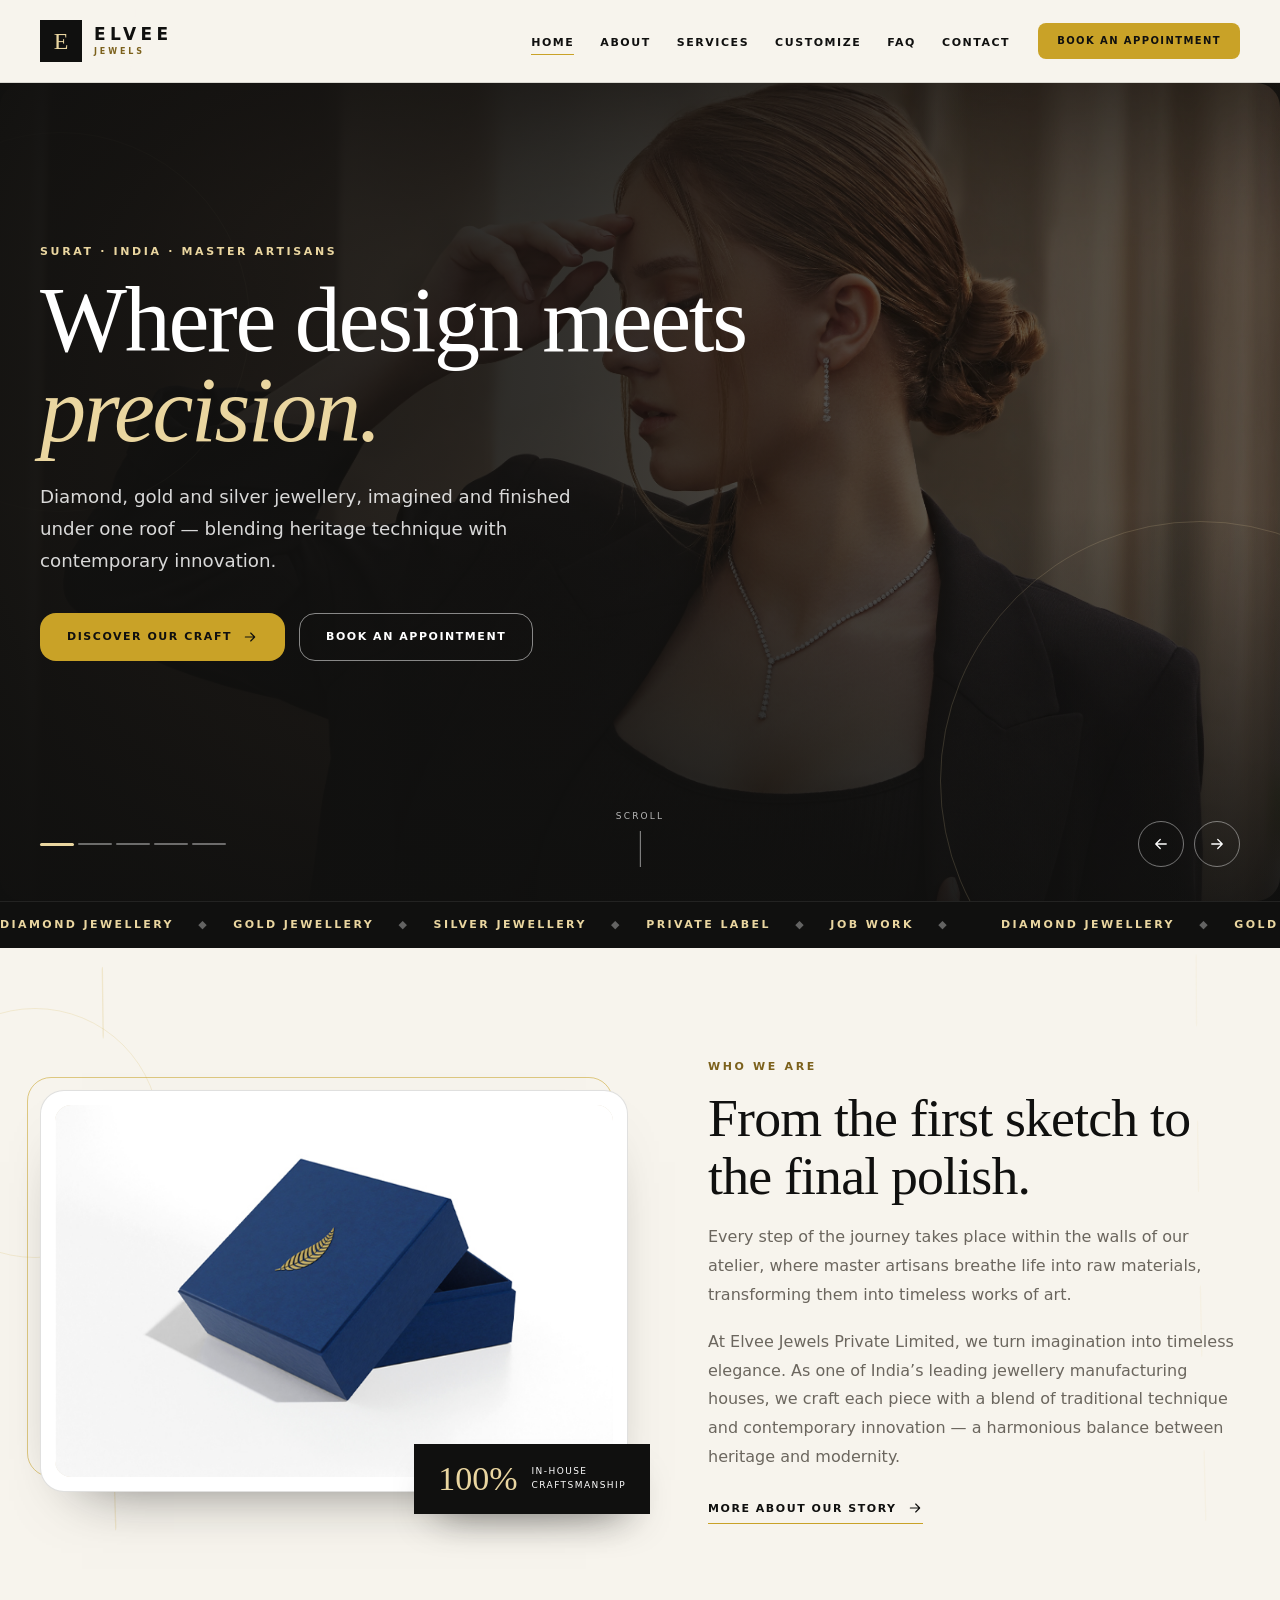
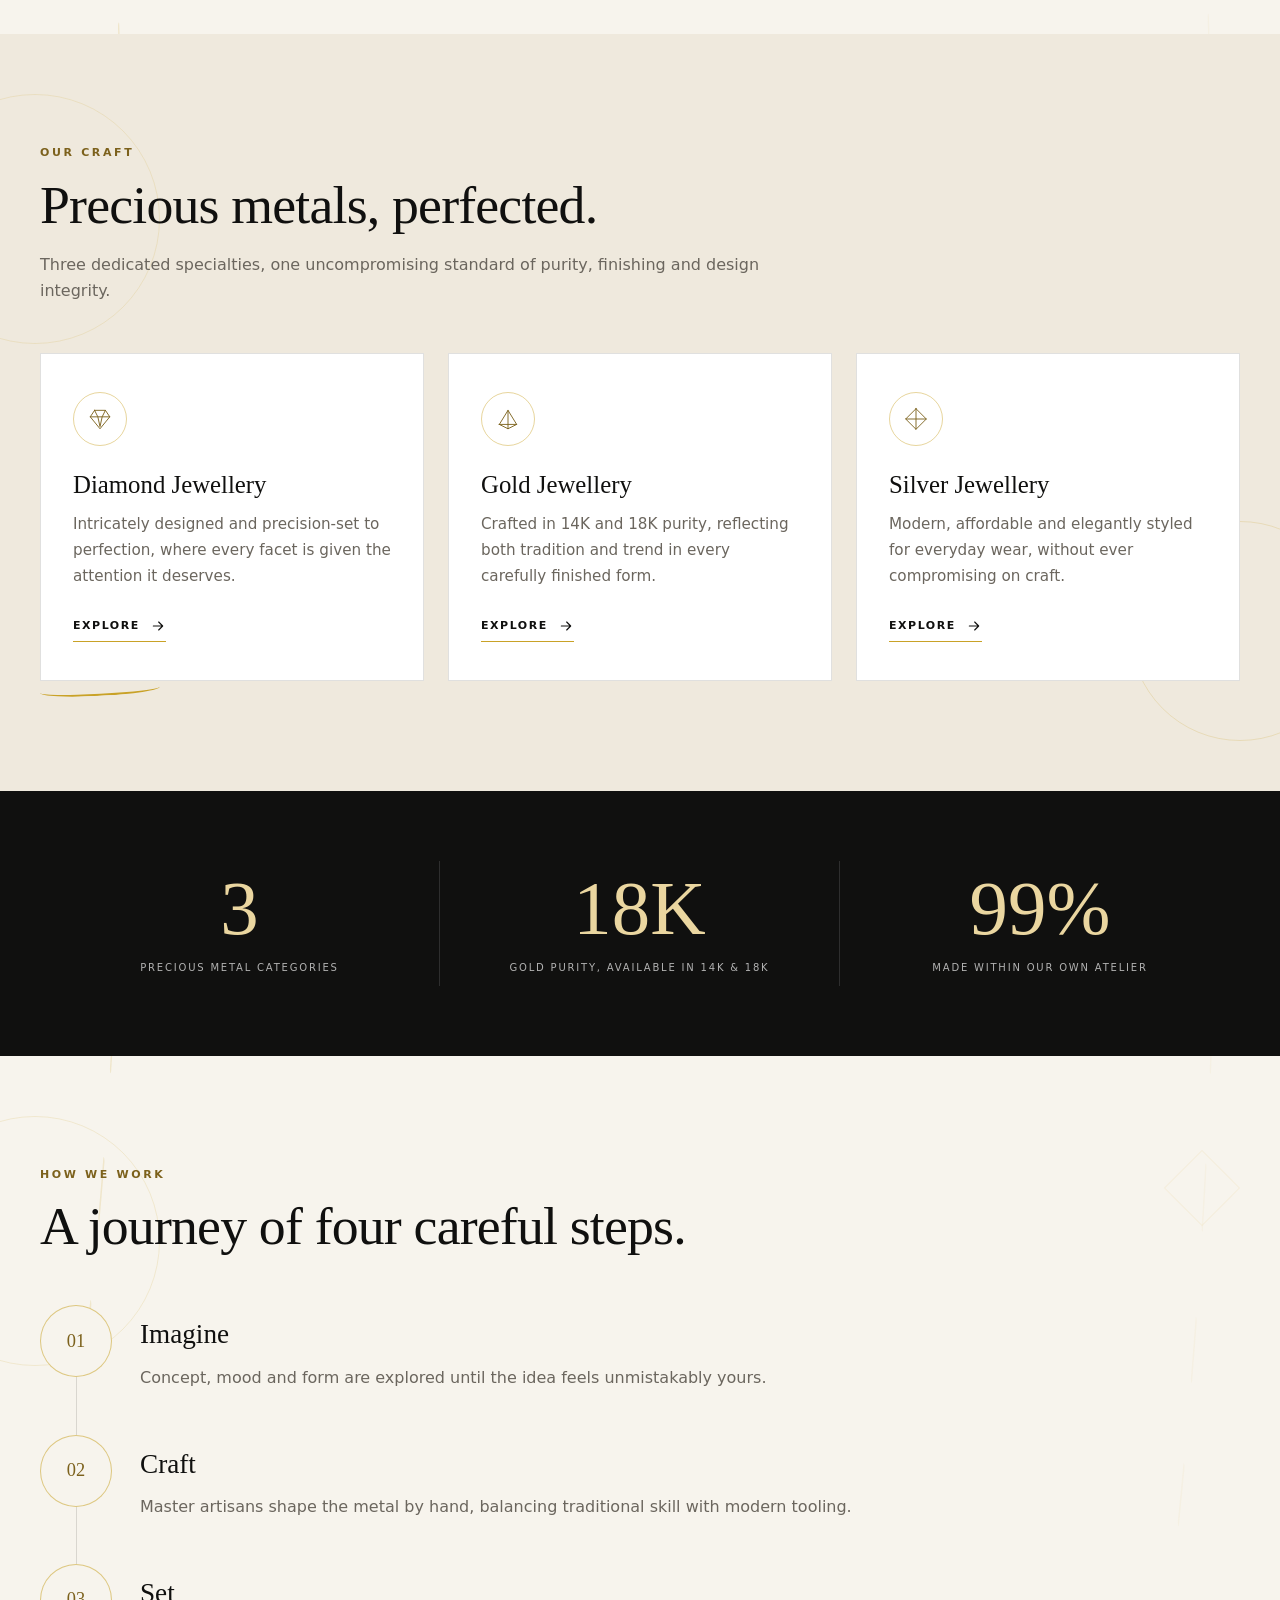
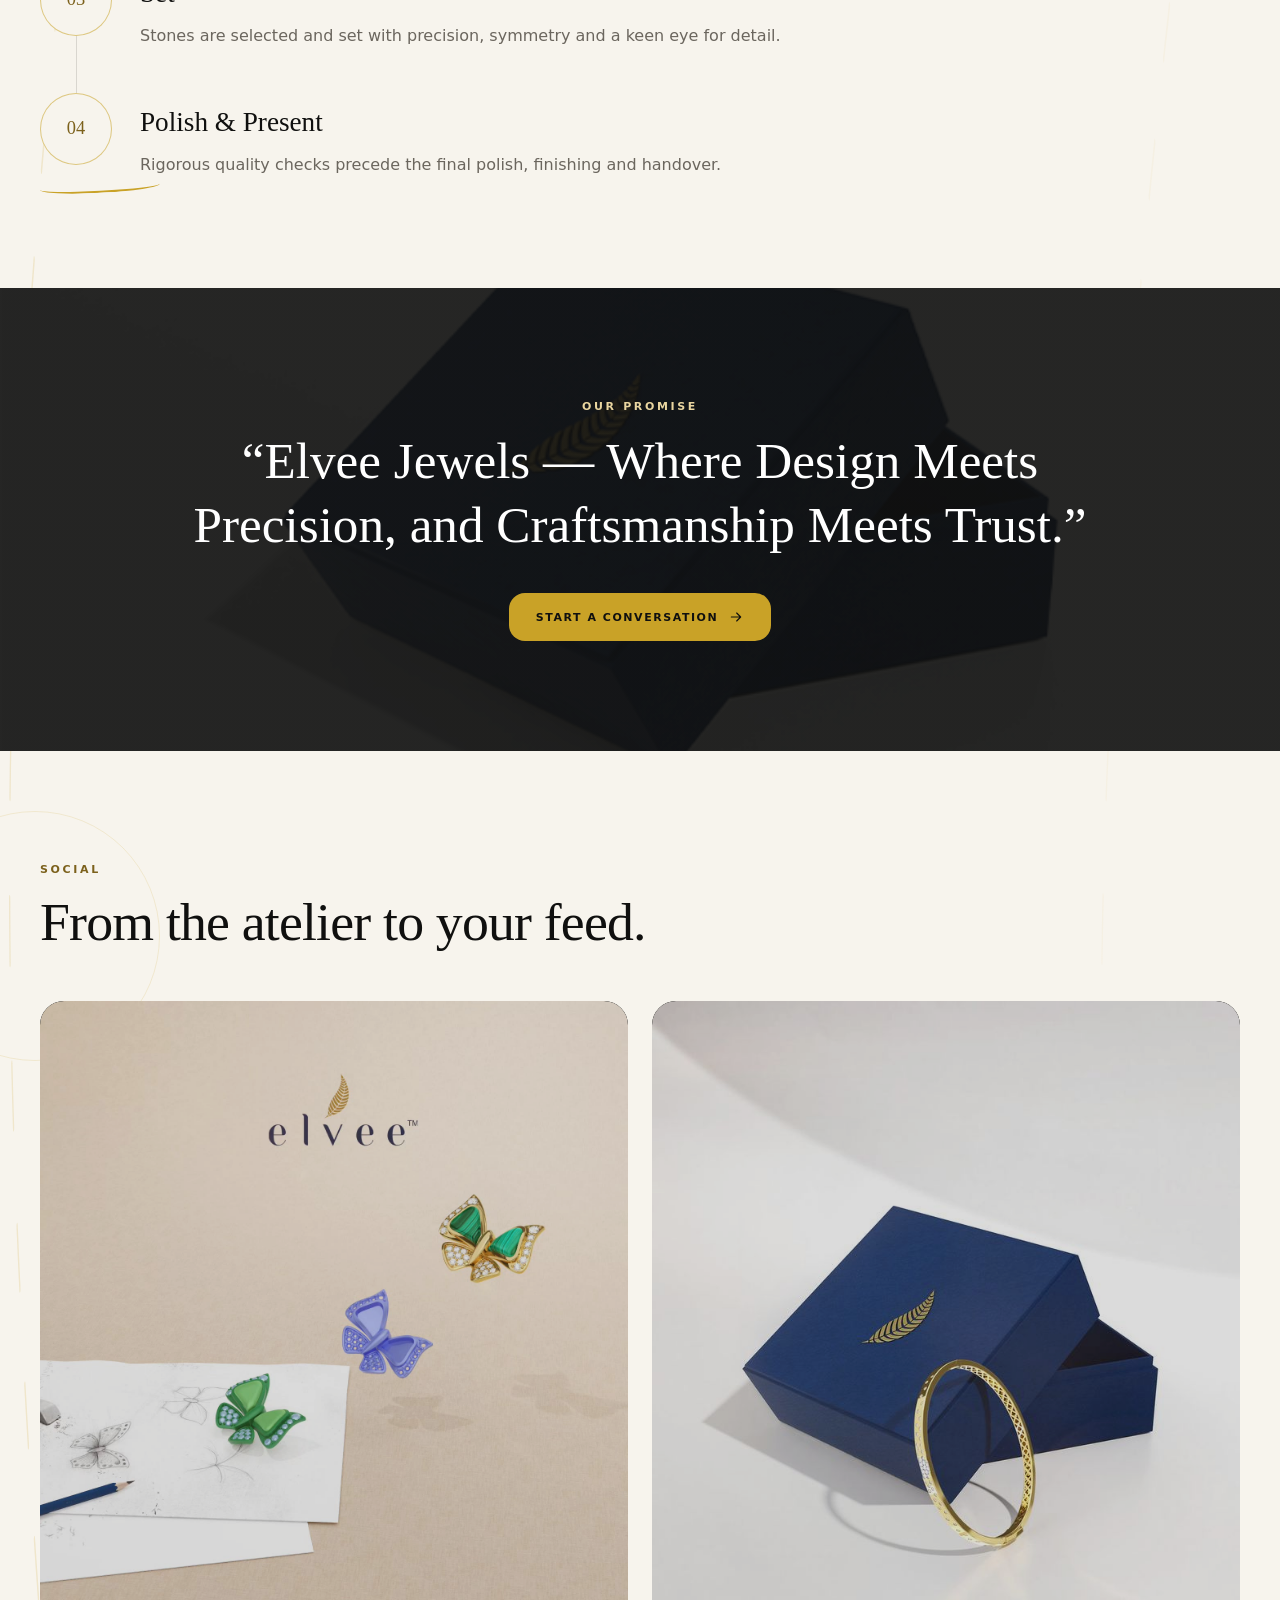
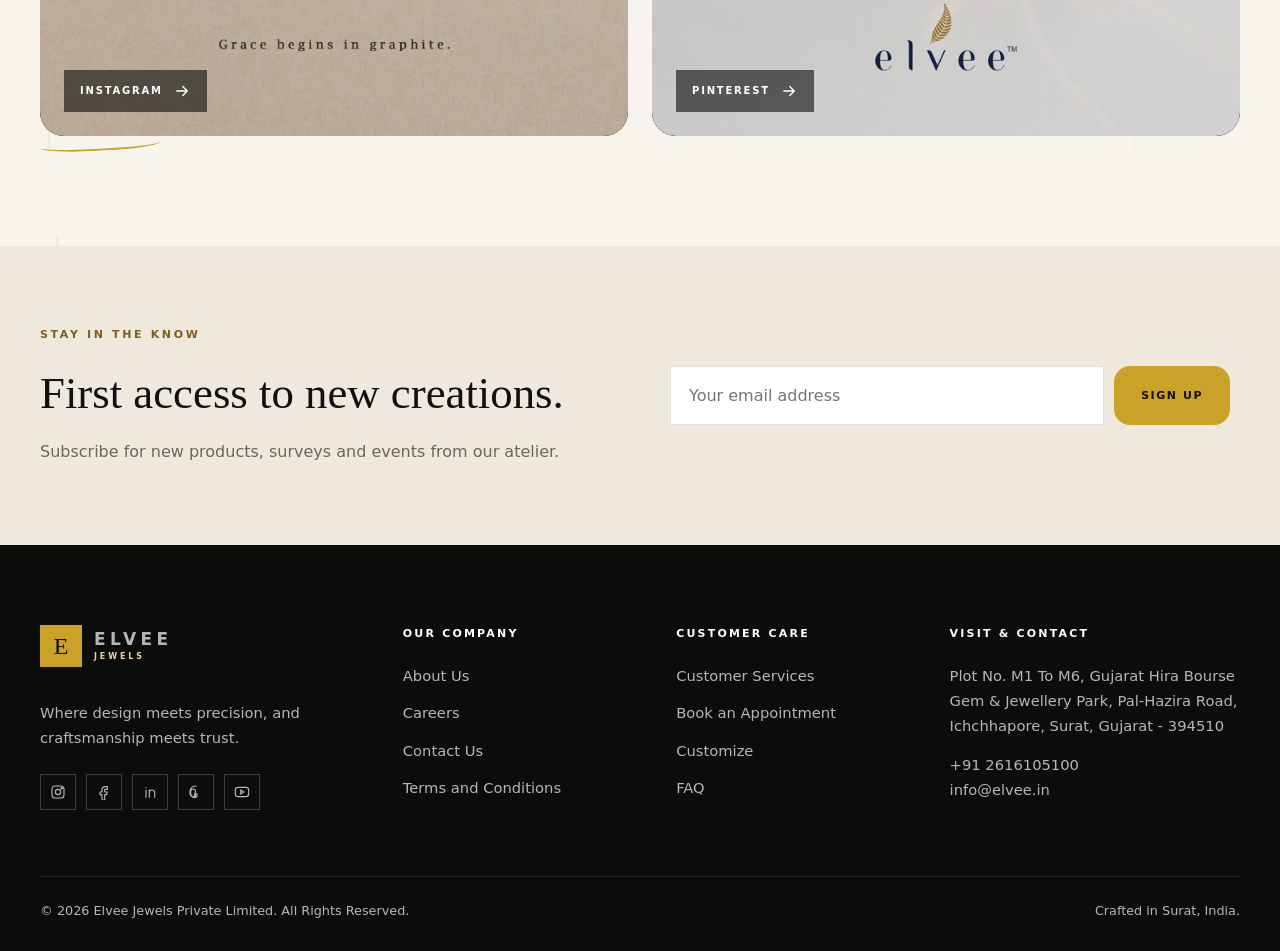
==== index.html @ 6a3a4378 "Initial redesign of Elvee Jewels static site" ====
<!doctype html>
<html lang="en">
<head>
  <meta charset="UTF-8">
  <meta name="viewport" content="width=device-width, initial-scale=1">
  <meta name="description" content="Elvee Jewels crafts diamond, gold and silver jewellery in Surat, India — blending heritage technique with contemporary design.">
  <meta name="theme-color" content="#10100F">
  <meta property="og:type" content="website">
  <meta property="og:title" content="Home | Elvee Jewels">
  <meta property="og:description" content="Elvee Jewels crafts diamond, gold and silver jewellery in Surat, India — blending heritage technique with contemporary design.">
  <meta property="og:image" content="assets/images/slider-1.webp">
  <link rel="icon" href="assets/images/webLogo.png" type="image/png">
  <link rel="stylesheet" href="assets/css/styles.css">
  <script type="application/ld+json">{
  "@context": "https://schema.org",
  "@type": "JewelryStore",
  "name": "Elvee Jewels",
  "legalName": "Elvee Jewels Private Limited",
  "telephone": "+91 2616105100",
  "email": "info@elvee.in",
  "address": {
    "@type": "PostalAddress",
    "streetAddress": "Plot No. M1 To M6, Gujarat Hira Bourse Gem & Jewellery Park, Pal-Hazira Road, Ichchhapore, Surat, Gujarat - 394510",
    "addressLocality": "Surat",
    "addressRegion": "Gujarat",
    "addressCountry": "IN"
  },
  "url": "https://www.elveester.com/index.html"
}</script>
  <title>Home | Elvee Jewels</title>
</head>
<body>
<div class="page-shell">

<div class="side-decor" aria-hidden="true">
  <svg class="side-decor__path side-decor__path--left" viewBox="0 0 180 900" preserveAspectRatio="none">
    <path d="M150 -20 C 20 170, 210 300, 80 470 S 20 720, 130 920" />
  </svg>
  <svg class="side-decor__path side-decor__path--right" viewBox="0 0 180 900" preserveAspectRatio="none">
    <path d="M30 -20 C 170 170, -20 320, 110 500 S 170 740, 50 920" />
  </svg>
  <span class="side-decor__shape side-decor__shape--ring"></span>
  <span class="side-decor__shape side-decor__shape--diamond"></span>
  <span class="side-decor__shape side-decor__shape--dot"></span>
</div>

<a class="skip-link" href="#main-content">Skip to content</a>
<header class="site-header" id="top">
  <div class="container header__inner">
    <a class="brand" href="index.html">
      <span class="brand__mark">E</span>
      <span class="brand__text"><strong>ELVEE</strong><small>JEWELS</small></span>
    </a>
    <button class="nav-toggle" type="button" aria-label="Open menu" aria-expanded="false" aria-controls="primary-nav">
      <span></span><span></span><span></span>
    </button>
    <nav class="primary-nav" id="primary-nav" aria-label="Primary navigation">
      <ul><li><a class="nav-link" href="index.html" aria-current="page">Home</a></li><li><a class="nav-link" href="about.html">About</a></li><li><a class="nav-link" href="customer-services.html">Services</a></li><li><a class="nav-link" href="customize.html">Customize</a></li><li><a class="nav-link" href="faq.html">FAQ</a></li><li><a class="nav-link" href="contact.html">Contact</a></li></ul>
    </nav>
    <a class="btn btn--small btn--gold header__cta" href="appointment.html">Book an Appointment</a>
  </div>
</header>
<div class="scroll-progress" aria-hidden="true"><span></span></div>
<main id="main-content">

<section class="hero" id="home" aria-label="Elvee Jewels featured collection">
  <div class="hero__slides" data-carousel>
    <div class="hero__slide is-active" style="--bg:linear-gradient(135deg,#2a2118,#0d0d0c)">
      <span class="hero__img-wrap"><img class="hero__img" src="assets/images/slider-1.webp" alt="Elvee Jewels signature collection" width="1600" height="900" fetchpriority="high" decoding="async"></span>
    </div>
    <div class="hero__slide" style="--bg:linear-gradient(135deg,#33261a,#100f0d)">
      <span class="hero__img-wrap"><img class="hero__img" src="assets/images/slider-2.webp" alt="Gold jewellery crafted at the Elvee atelier" width="1600" height="900" loading="lazy" decoding="async"></span>
    </div>
    <div class="hero__slide" style="--bg:linear-gradient(135deg,#1d1c1a,#0b0b0a)">
      <span class="hero__img-wrap"><img class="hero__img" src="assets/images/slider-3.webp" alt="Diamond jewellery by Elvee Jewels" width="1600" height="900" loading="lazy" decoding="async"></span>
    </div>
    <div class="hero__slide" style="--bg:linear-gradient(135deg,#3a2c1d,#12100d)">
      <span class="hero__img-wrap"><img class="hero__img" src="assets/images/slider-4.webp" alt="Silver and contemporary designs by Elvee" width="1600" height="900" loading="lazy" decoding="async"></span>
    </div>
    <div class="hero__slide" style="--bg:linear-gradient(135deg,#241d16,#0c0c0b)">
      <span class="hero__img-wrap"><img class="hero__img" src="assets/images/slider-5.webp" alt="Finishing and polishing at Elvee Jewels" width="1600" height="900" loading="lazy" decoding="async"></span>
    </div>
  </div>
  <div class="hero__overlay" aria-hidden="true"></div>
  <div class="container hero__inner">
    <p class="eyebrow eyebrow--light reveal">Surat &middot; India &middot; Master Artisans</p>
    <h1 class="hero__title reveal" style="--delay:.08s">Where design meets <em>precision.</em></h1>
    <p class="hero__text reveal" style="--delay:.16s">Diamond, gold and silver jewellery, imagined and finished under one roof — blending heritage technique with contemporary innovation.</p>
    <div class="hero__actions reveal" style="--delay:.24s">
      <a class="btn btn--gold" href="about.html">Discover Our Craft <svg viewBox="0 0 24 24" aria-hidden="true"><path d="M5 12h13M13 6l6 6-6 6"/></svg></a>
      <a class="btn btn--ghost" href="appointment.html">Book an Appointment</a>
    </div>
  </div>
  <div class="container hero__controls">
    <div class="carousel-dots" role="tablist" aria-label="Choose a slide">
      <button type="button" class="carousel-dot is-active" role="tab" aria-selected="true" aria-label="Slide 1" data-slide="0"></button>
      <button type="button" class="carousel-dot" role="tab" aria-selected="false" aria-label="Slide 2" data-slide="1"></button>
      <button type="button" class="carousel-dot" role="tab" aria-selected="false" aria-label="Slide 3" data-slide="2"></button>
      <button type="button" class="carousel-dot" role="tab" aria-selected="false" aria-label="Slide 4" data-slide="3"></button>
      <button type="button" class="carousel-dot" role="tab" aria-selected="false" aria-label="Slide 5" data-slide="4"></button>
    </div>
    <div class="carousel-arrows">
      <button type="button" class="carousel-arrow" data-dir="prev" aria-label="Previous slide"><svg viewBox="0 0 24 24" aria-hidden="true"><path d="M5 12h13M13 6l6 6-6 6"/></svg></button>
      <button type="button" class="carousel-arrow" data-dir="next" aria-label="Next slide"><svg viewBox="0 0 24 24" aria-hidden="true"><path d="M5 12h13M13 6l6 6-6 6"/></svg></button>
    </div>
  </div>
  <div class="hero__scroll" aria-hidden="true"><span>Scroll</span><i></i></div>
</section>

<div class="marquee" aria-label="Our specialities">
  <div class="marquee__track">
    <span>Diamond Jewellery <b>&#9670;</b> Gold Jewellery <b>&#9670;</b> Silver Jewellery <b>&#9670;</b> Private Label <b>&#9670;</b> Job Work <b>&#9670;</b></span>
    <span aria-hidden="true">Diamond Jewellery <b>&#9670;</b> Gold Jewellery <b>&#9670;</b> Silver Jewellery <b>&#9670;</b> Private Label <b>&#9670;</b> Job Work <b>&#9670;</b></span>
  </div>
</div>

<section class="section">
  <div class="container split">
    <div class="split__media reveal">
      <div class="frame">
        <span class="frame__media"><img src="assets/images/heritage-banner.png" alt="Inside the Elvee Jewels atelier" width="720" height="480" loading="lazy" decoding="async"></span>
      </div>
      <div class="split__badge"><span>100%</span><small>In-house<br>craftsmanship</small></div>
    </div>
    <div class="split__content">
      <p class="eyebrow reveal">Who We Are</p>
      <h2 class="section__title reveal" style="--delay:.08s">From the first sketch to the final polish.</h2>
      <p class="reveal" style="--delay:.14s">Every step of the journey takes place within the walls of our atelier, where master artisans breathe life into raw materials, transforming them into timeless works of art.</p>
      <p class="reveal" style="--delay:.2s">At Elvee Jewels Private Limited, we turn imagination into timeless elegance. As one of India&rsquo;s leading jewellery manufacturing houses, we craft each piece with a blend of traditional technique and contemporary innovation — a harmonious balance between heritage and modernity.</p>
      <a class="text-link reveal" style="--delay:.26s" href="about.html">More about our story <svg viewBox="0 0 24 24" aria-hidden="true"><path d="M5 12h13M13 6l6 6-6 6"/></svg></a>
    </div>
  </div>
</section>

<section class="section section--tint">
  <div class="container">
    <div class="section__head reveal">
      <p class="eyebrow">Our Craft</p>
      <h2 class="section__title">Precious metals, perfected.</h2>
      <p>Three dedicated specialties, one uncompromising standard of purity, finishing and design integrity.</p>
    </div>
    <div class="cards cards--three">
      <article class="card reveal" style="--delay:.06s">
        <span class="card__icon"><svg viewBox="0 0 48 48" aria-hidden="true"><path d="M14 8h20l8 12-18 22L6 20 14 8Z"/><path d="M6 20h36M14 8l6 12 4 18 4-18 6-12"/></svg></span>
        <h3>Diamond Jewellery</h3>
        <p>Intricately designed and precision-set to perfection, where every facet is given the attention it deserves.</p>
        <a class="text-link" href="customize.html">Explore <svg viewBox="0 0 24 24" aria-hidden="true"><path d="M5 12h13M13 6l6 6-6 6"/></svg></a>
      </article>
      <article class="card reveal" style="--delay:.14s">
        <span class="card__icon"><svg viewBox="0 0 48 48" aria-hidden="true"><path d="M8 34 24 8l16 26-16 8-16-8Z"/><path d="M8 34h32M24 8v34"/></svg></span>
        <h3>Gold Jewellery</h3>
        <p>Crafted in 14K and 18K purity, reflecting both tradition and trend in every carefully finished form.</p>
        <a class="text-link" href="customize.html">Explore <svg viewBox="0 0 24 24" aria-hidden="true"><path d="M5 12h13M13 6l6 6-6 6"/></svg></a>
      </article>
      <article class="card reveal" style="--delay:.22s">
        <span class="card__icon"><svg viewBox="0 0 48 48" aria-hidden="true"><path d="M24 5 43 24 24 43 5 24 24 5Z"/><path d="M5 24h38M24 5v38"/></svg></span>
        <h3>Silver Jewellery</h3>
        <p>Modern, affordable and elegantly styled for everyday wear, without ever compromising on craft.</p>
        <a class="text-link" href="customize.html">Explore <svg viewBox="0 0 24 24" aria-hidden="true"><path d="M5 12h13M13 6l6 6-6 6"/></svg></a>
      </article>
    </div>
  </div>
</section>

<section class="stats">
  <div class="container stats__grid">
    <div class="stat reveal"><span class="stat__number" data-count="3">0</span><span class="stat__label">Precious metal categories</span></div>
    <div class="stat reveal" style="--delay:.1s"><span class="stat__number" data-count="18" data-suffix="K">0</span><span class="stat__label">Gold purity, available in 14K &amp; 18K</span></div>
    <div class="stat reveal" style="--delay:.2s"><span class="stat__number" data-count="100" data-suffix="%">0</span><span class="stat__label">Made within our own atelier</span></div>
  </div>
</section>

<section class="section">
  <div class="container">
    <div class="section__head reveal">
      <p class="eyebrow">How We Work</p>
      <h2 class="section__title">A journey of four careful steps.</h2>
    </div>
    <ol class="timeline">
      <li class="timeline__item reveal"><span class="timeline__dot">01</span><div><h3>Imagine</h3><p>Concept, mood and form are explored until the idea feels unmistakably yours.</p></div></li>
      <li class="timeline__item reveal" style="--delay:.08s"><span class="timeline__dot">02</span><div><h3>Craft</h3><p>Master artisans shape the metal by hand, balancing traditional skill with modern tooling.</p></div></li>
      <li class="timeline__item reveal" style="--delay:.16s"><span class="timeline__dot">03</span><div><h3>Set</h3><p>Stones are selected and set with precision, symmetry and a keen eye for detail.</p></div></li>
      <li class="timeline__item reveal" style="--delay:.24s"><span class="timeline__dot">04</span><div><h3>Polish &amp; Present</h3><p>Rigorous quality checks precede the final polish, finishing and handover.</p></div></li>
    </ol>
  </div>
</section>

<section class="quote-band">
  <div class="container quote-band__inner reveal">
    <p class="eyebrow eyebrow--light">Our Promise</p>
    <blockquote>&ldquo;Elvee Jewels — Where Design Meets Precision, and Craftsmanship Meets Trust.&rdquo;</blockquote>
    <a class="btn btn--gold" href="contact.html">Start a Conversation <svg viewBox="0 0 24 24" aria-hidden="true"><path d="M5 12h13M13 6l6 6-6 6"/></svg></a>
  </div>
</section>

<section class="section">
  <div class="container">
    <div class="section__head reveal">
      <p class="eyebrow">Social</p>
      <h2 class="section__title">From the atelier to your feed.</h2>
    </div>
    <div class="social-gallery">
      <a class="social-tile reveal" href="https://www.instagram.com/" target="_blank" rel="noopener noreferrer" aria-label="View Elvee on Instagram">
        <img src="assets/images/social-banner-1.png" alt="Elvee Jewels social feature" width="1440" height="1800" loading="lazy" decoding="async">
        <span>Instagram <svg viewBox="0 0 24 24" aria-hidden="true"><path d="M5 12h13M13 6l6 6-6 6"/></svg></span>
      </a>
      <a class="social-tile reveal" style="--delay:.12s" href="https://www.pinterest.com/" target="_blank" rel="noopener noreferrer" aria-label="View Elvee on Pinterest">
        <img src="assets/images/social-banner-2.png" alt="Elvee Jewels design inspiration" width="735" height="919" loading="lazy" decoding="async">
        <span>Pinterest <svg viewBox="0 0 24 24" aria-hidden="true"><path d="M5 12h13M13 6l6 6-6 6"/></svg></span>
      </a>
    </div>
  </div>
</section>

<section class="newsletter">
  <div class="container newsletter__inner reveal">
    <div>
      <p class="eyebrow">Stay in the know</p>
      <h2>First access to new creations.</h2>
      <p>Subscribe for new products, surveys and events from our atelier.</p>
    </div>
    <form class="newsletter__form" data-mailto data-subject="Newsletter subscription" novalidate>
      <label class="sr-only" for="newsletter-email">Email address</label>
      <input id="newsletter-email" name="Email" type="email" autocomplete="email" placeholder="Your email address" required aria-describedby="newsletter-status">
      <button class="btn btn--gold" type="submit">Sign up</button>
      <p class="form-status" id="newsletter-status" role="status" aria-live="polite"></p>
    </form>
  </div>
</section>
</main>

<footer class="site-footer">
  <div class="container footer__grid">
    <div class="footer__brand">
      <a class="brand brand--footer" href="index.html">
        <span class="brand__mark">E</span>
        <span class="brand__text"><strong>ELVEE</strong><small>JEWELS</small></span>
      </a>
      <p>Where design meets precision, and craftsmanship meets trust.</p>
      <div class="footer__socials" aria-label="Social media"><a href="https://www.instagram.com/" target="_blank" rel="noopener noreferrer" aria-label="Instagram"><svg viewBox="0 0 24 24" aria-hidden="true"><rect x="3" y="3" width="18" height="18" rx="5"/><circle cx="12" cy="12" r="4"/><circle cx="17.5" cy="6.5" r="1"/></svg></a><a href="https://www.facebook.com/" target="_blank" rel="noopener noreferrer" aria-label="Facebook"><svg viewBox="0 0 24 24" aria-hidden="true"><path d="M14 8h3V4h-3c-3 0-5 2-5 5v3H6v4h3v8h4v-8h3l1-4h-4V9c0-.6.4-1 1-1Z"/></svg></a><a href="https://www.linkedin.com/" target="_blank" rel="noopener noreferrer" aria-label="LinkedIn"><svg viewBox="0 0 24 24" aria-hidden="true"><path d="M6 9v11M6 5.5v.01M11 20V9m0 4c0-2.5 2-4 4-4s4 1.3 4 4v7"/></svg></a><a href="https://www.pinterest.com/" target="_blank" rel="noopener noreferrer" aria-label="Pinterest"><svg viewBox="0 0 24 24" aria-hidden="true"><path d="M12 3a9 9 0 0 0-3 17.5c0-2 .4-4 1.5-6.5.4-1 .7-2 .7-3 0-2-1.4-3.5-3.4-3.5C5.7 7.5 4 9.7 4 12.6c0 4.4 2.7 7.4 6.5 7.4 1.2 0 2.4-.6 2.8-1.4.3-.8.6-1.9.3-2.7-.3-.7-.6-1-1.3-1-.7 0-1.2.5-1.2 1.2 0 .8.3 1.8.2 2.4"/></svg></a><a href="https://www.youtube.com/" target="_blank" rel="noopener noreferrer" aria-label="YouTube"><svg viewBox="0 0 24 24" aria-hidden="true"><rect x="2" y="5" width="20" height="14" rx="4"/><path d="m10 9 5 3-5 3V9Z"/></svg></a></div>
    </div>
    <div class="footer__col">
      <h2>Our Company</h2>
      <ul><li><a href="about.html">About Us</a></li><li><a href="careers.html">Careers</a></li><li><a href="contact.html">Contact Us</a></li><li><a href="terms.html">Terms and Conditions</a></li></ul>
    </div>
    <div class="footer__col">
      <h2>Customer Care</h2>
      <ul><li><a href="customer-services.html">Customer Services</a></li><li><a href="appointment.html">Book an Appointment</a></li><li><a href="customize.html">Customize</a></li><li><a href="faq.html">FAQ</a></li></ul>
    </div>
    <div class="footer__col">
      <h2>Visit &amp; Contact</h2>
      <p>Plot No. M1 To M6, Gujarat Hira Bourse Gem & Jewellery Park, Pal-Hazira Road, Ichchhapore, Surat, Gujarat - 394510</p>
      <p><a href="tel:+912616105100">+91 2616105100</a><br><a href="mailto:info@elvee.in">info@elvee.in</a></p>
    </div>
  </div>
  <div class="container footer__bottom">
    <p>&copy; <span id="year">2026</span> Elvee Jewels Private Limited. All Rights Reserved.</p>
    <p>Crafted in Surat, India.</p>
  </div>
</footer>
<button class="to-top" type="button" aria-label="Back to top" title="Back to top"><svg viewBox="0 0 24 24" aria-hidden="true"><path d="M5 12h13M13 6l6 6-6 6"/></svg></button>
</div>
<script src="assets/js/main.js" defer></script>
</body>
</html>
---- assets/css/styles.css ----
/* ============================================================
   Elvee Jewels — redesigned static site
   ============================================================ */

:root {
  --ink: #10100F;
  --ink-soft: #1C1B18;
  --ivory: #F7F4ED;
  --ivory-deep: #EFE9DD;
  --white: #FFFFFF;
  --gold: #C9A227;
  --gold-light: #EAD6A0;
  --gold-dark: #7C611C;
  --muted: #6B665E;
  --line: rgba(16, 16, 15, .13);
  --font-display: "Iowan Old Style", "Palatino Linotype", "Book Antiqua", Palatino, Georgia, serif;
  --font-body: system-ui, -apple-system, "Segoe UI", Roboto, Helvetica, Arial, sans-serif;
  --header-h: 82px;
  --radius-sm: 8px;
  --radius-md: 16px;
  --radius-lg: 24px;
}

*, *::before, *::after { box-sizing: border-box; }

html {
  scroll-behavior: smooth;
  scroll-padding-top: calc(var(--header-h) + 18px);
}

body {
  margin: 0;
  background: var(--ivory);
  color: var(--ink);
  font-family: var(--font-body);
  font-size: 16px;
  line-height: 1.6;
  -webkit-font-smoothing: antialiased;
}

img, svg { display: block; max-width: 100%; }
img { height: auto; border-radius: var(--radius-sm); }
a { color: inherit; text-decoration: none; }
button, input, select, textarea { font: inherit; color: inherit; }
button { cursor: pointer; border-radius: var(--radius-sm); }
h1, h2, h3, h4 { font-family: var(--font-display); font-weight: 500; }

svg {
  width: 18px;
  height: 18px;
  fill: none;
  stroke: currentColor;
  stroke-width: 1.7;
  stroke-linecap: round;
  stroke-linejoin: round;
}

:focus-visible {
  outline: 2px solid var(--gold);
  outline-offset: 3px;
}

.sr-only {
  position: absolute;
  width: 1px;
  height: 1px;
  padding: 0;
  margin: -1px;
  overflow: hidden;
  clip: rect(0, 0, 0, 0);
  white-space: nowrap;
  border: 0;
}

.skip-link {
  position: fixed;
  top: 10px;
  left: 10px;
  z-index: 500;
  padding: 12px 18px;
  background: var(--ink);
  color: var(--white);
  font-size: 12px;
  text-transform: uppercase;
  letter-spacing: .14em;
  transform: translateY(-160%);
  transition: transform .2s ease;
}
.skip-link:focus { transform: translateY(0); }

.container {
  width: min(1200px, calc(100% - 48px));
  margin-inline: auto;
}

/* ---------------------------- Header ---------------------------------- */
.site-header {
  position: sticky;
  top: 0;
  z-index: 100;
  background: rgba(247, 244, 237, .93);
  backdrop-filter: blur(14px);
  -webkit-backdrop-filter: blur(14px);
  border-bottom: 1px solid var(--line);
  transition: box-shadow .3s ease, background .3s ease;
}
.site-header.is-scrolled {
  box-shadow: 0 12px 30px -24px rgba(16, 16, 15, .6);
  background: rgba(247, 244, 237, .97);
}
.header__inner {
  height: var(--header-h);
  display: flex;
  align-items: center;
  gap: 28px;
}
.brand {
  display: inline-flex;
  align-items: center;
  gap: 12px;
  flex: none;
}
.brand__mark {
  width: 42px;
  height: 42px;
  display: grid;
  place-items: center;
  background: var(--ink);
  color: var(--gold-light);
  font-family: var(--font-display);
  font-size: 24px;
  line-height: 1;
}
.brand__text { display: flex; flex-direction: column; line-height: 1; }
.brand__text strong {
  font-size: 17px;
  letter-spacing: .26em;
  font-weight: 600;
}
.brand__text small {
  margin-top: 5px;
  font-size: 8px;
  letter-spacing: .36em;
  color: var(--gold-dark);
  font-weight: 700;
}
.primary-nav { margin-left: auto; }
.primary-nav ul {
  display: flex;
  align-items: center;
  gap: 26px;
  list-style: none;
  margin: 0;
  padding: 0;
}
.nav-link {
  position: relative;
  font-size: 11px;
  font-weight: 700;
  text-transform: uppercase;
  letter-spacing: .14em;
  padding: 8px 0;
  white-space: nowrap;
}
.nav-link::after {
  content: "";
  position: absolute;
  left: 0;
  right: 0;
  bottom: 2px;
  height: 1px;
  background: var(--gold);
  transform: scaleX(0);
  transform-origin: left;
  transition: transform .3s ease;
}
.nav-link:hover::after,
.nav-link[aria-current="page"]::after { transform: scaleX(1); }
.nav-toggle {
  display: none;
  margin-left: auto;
  width: 44px;
  height: 44px;
  padding: 11px;
  border: 1px solid var(--line);
  background: transparent;
}
.nav-toggle span {
  display: block;
  height: 2px;
  background: var(--ink);
  transition: transform .3s ease, opacity .2s ease;
}
.nav-toggle span + span { margin-top: 5px; }
.nav-toggle[aria-expanded="true"] span:nth-child(1) { transform: translateY(7px) rotate(45deg); }
.nav-toggle[aria-expanded="true"] span:nth-child(2) { opacity: 0; }
.nav-toggle[aria-expanded="true"] span:nth-child(3) { transform: translateY(-7px) rotate(-45deg); }

/* ---------------------------- Buttons --------------------------------- */
.btn {
  display: inline-flex;
  align-items: center;
  justify-content: center;
  gap: 10px;
  padding: 15px 26px;
  border: 1px solid transparent;
  border-radius: var(--radius-md);
  font-size: 11px;
  font-weight: 700;
  text-transform: uppercase;
  letter-spacing: .14em;
  line-height: 1;
  transition: background .3s ease, color .3s ease, border-color .3s ease, transform .3s ease, box-shadow .3s ease;
}
.btn svg { width: 16px; height: 16px; transition: transform .3s ease; }
.btn:hover svg { transform: translateX(4px); }
.btn:hover { transform: translateY(-2px); }
.btn--gold { background: var(--gold); color: var(--ink); }
.btn--gold:hover { background: var(--gold-light); box-shadow: 0 12px 26px -14px rgba(201, 162, 39, .9); }
.btn--ghost { border-color: rgba(255, 255, 255, .5); color: var(--white); }
.btn--ghost:hover { background: var(--white); color: var(--ink); border-color: var(--white); }
.btn--outline { border-color: var(--ink); color: var(--ink); }
.btn--outline:hover { background: var(--ink); color: var(--ivory); }
.btn--small { padding: 12px 18px; font-size: 10px; border-radius: var(--radius-sm); }

.text-link {
  display: inline-flex;
  align-items: center;
  gap: 10px;
  padding-bottom: 6px;
  border-bottom: 1px solid var(--gold);
  font-size: 11px;
  font-weight: 700;
  text-transform: uppercase;
  letter-spacing: .14em;
  transition: color .3s ease;
}
.text-link svg { width: 16px; height: 16px; transition: transform .3s ease; }
.text-link:hover { color: var(--gold-dark); }
.text-link:hover svg { transform: translateX(5px); }

/* ------------------------------ Hero ---------------------------------- */
.hero {
  position: relative;
  min-height: calc(100svh - var(--header-h));
  display: flex;
  align-items: center;
  overflow: hidden;
  isolation: isolate;
  background: var(--ink);
  color: var(--white);
}
.hero__slides, .hero__slide, .hero__img, .hero__overlay {
  position: absolute;
  inset: 0;
}
.hero__slide {
  background: var(--bg, #111);
  opacity: 0;
  transition: opacity 1.2s ease;
  z-index: 0;
}
.hero__slide.is-active { opacity: 1; z-index: 1; }
.hero__img-wrap {
  position: absolute;
  inset: 0;
  overflow: hidden;
  border-radius: var(--radius-lg);
  transition: transform 1.2s cubic-bezier(.2, .7, .2, 1);
}
.hero__img {
  width: 100%;
  height: 100%;
  object-fit: cover;
  border-radius: var(--radius-lg);
  opacity: .62;
  transform: scale(1.04);
  transition: transform 8s ease-out;
}
.hero__slide.is-active .hero__img { transform: scale(1.12); }
.hero:hover .hero__slide.is-active .hero__img-wrap { transform: scale(1.06); }
.hero__img.img-failed { opacity: 0; }
.hero__overlay {
  z-index: 2;
  pointer-events: none;
  background:
    linear-gradient(90deg, rgba(16, 16, 15, .95) 0%, rgba(16, 16, 15, .76) 44%, rgba(16, 16, 15, .28) 100%),
    linear-gradient(0deg, rgba(16, 16, 15, .82) 0%, transparent 48%);
}
.hero__inner {
  position: relative;
  z-index: 3;
  padding-top: 70px;
  padding-bottom: 150px;
}
.eyebrow {
  margin: 0 0 14px;
  color: var(--gold-dark);
  font-size: 11px;
  font-weight: 700;
  text-transform: uppercase;
  letter-spacing: .24em;
}
.eyebrow--light { color: var(--gold-light); }
.hero__title {
  max-width: 820px;
  margin: 0;
  font-size: clamp(3.1rem, 7.2vw, 6.4rem);
  line-height: .98;
  letter-spacing: -.025em;
}
.hero__title em { color: var(--gold-light); font-style: italic; }
.hero__text {
  max-width: 580px;
  margin: 26px 0 0;
  color: rgba(255, 255, 255, .84);
  font-size: clamp(1rem, 1.5vw, 1.14rem);
  line-height: 1.75;
}
.hero__actions {
  display: flex;
  flex-wrap: wrap;
  gap: 14px;
  margin-top: 36px;
}
.hero__controls {
  position: absolute;
  z-index: 4;
  left: 0;
  right: 0;
  bottom: 34px;
  display: flex;
  align-items: center;
  justify-content: space-between;
}
.carousel-dots { display: flex; align-items: center; gap: 4px; }
.carousel-dot {
  width: 34px;
  height: 26px;
  padding: 0;
  border: 0;
  border-radius: var(--radius-sm);
  background: transparent;
}
.carousel-dot::before {
  content: "";
  display: block;
  height: 2px;
  border-radius: var(--radius-sm);
  background: rgba(255, 255, 255, .38);
  transition: background .3s ease, height .3s ease;
}
.carousel-dot.is-active::before { height: 3px; background: var(--gold-light); }
.carousel-arrows { display: flex; gap: 10px; }
.carousel-arrow {
  width: 46px;
  height: 46px;
  display: grid;
  place-items: center;
  border: 1px solid rgba(255, 255, 255, .42);
  border-radius: 50%;
  background: transparent;
  color: var(--white);
  transition: background .3s ease, color .3s ease, border-color .3s ease;
}
.carousel-arrow svg { width: 18px; height: 18px; }
.carousel-arrow:first-child { transform: rotate(180deg); }
.carousel-arrow:hover { background: var(--gold); color: var(--ink); border-color: var(--gold); }
.hero__scroll {
  position: absolute;
  z-index: 4;
  left: 50%;
  bottom: 34px;
  transform: translateX(-50%);
  display: flex;
  flex-direction: column;
  align-items: center;
  gap: 8px;
  font-size: 9px;
  text-transform: uppercase;
  letter-spacing: .24em;
  color: rgba(255, 255, 255, .7);
}
.hero__scroll i {
  display: block;
  width: 1px;
  height: 36px;
  background: rgba(255, 255, 255, .55);
  animation: scrollPulse 1.8s ease-in-out infinite;
  transform-origin: top;
}
@keyframes scrollPulse {
  0%, 100% { transform: scaleY(.4); opacity: .4; }
  50% { transform: scaleY(1); opacity: 1; }
}

/* ----------------------------- Marquee -------------------------------- */
.marquee {
  overflow: hidden;
  background: var(--ink);
  color: var(--gold-light);
  padding: 14px 0;
  border-top: 1px solid rgba(255, 255, 255, .08);
}
.marquee__track {
  display: flex;
  width: max-content;
  animation: marquee 30s linear infinite;
}
.marquee:hover .marquee__track { animation-play-state: paused; }
.marquee__track span {
  padding-right: 34px;
  font-size: 11px;
  font-weight: 700;
  text-transform: uppercase;
  letter-spacing: .22em;
  white-space: nowrap;
}
.marquee__track b {
  margin: 0 18px;
  color: rgba(255, 255, 255, .35);
  font-weight: 400;
}
@keyframes marquee { to { transform: translateX(-50%); } }

/* ----------------------------- Sections ------------------------------- */
.section { padding: 110px 0; }
.section--tint { background: var(--ivory-deep); }
.section__head { max-width: 720px; margin-bottom: 50px; }
.section__head > p:last-child { color: var(--muted); margin: 0; }
.section__title {
  margin: 0 0 18px;
  font-size: clamp(2.2rem, 4.2vw, 3.6rem);
  line-height: 1.08;
  letter-spacing: -.015em;
}
.section__note { margin-top: 28px; color: var(--muted); font-size: .95rem; }

.split {
  display: grid;
  grid-template-columns: 1.05fr .95fr;
  gap: 80px;
  align-items: center;
}
.split__media { position: relative; }
.frame {
  position: relative;
  padding: 14px;
  background: var(--white);
  border: 1px solid var(--line);
  border-radius: var(--radius-lg);
  box-shadow: 0 30px 60px -42px rgba(16, 16, 15, .7);
}
.frame::before {
  content: "";
  position: absolute;
  inset: -14px 14px 14px -14px;
  border: 1px solid rgba(201, 162, 39, .55);
  border-radius: var(--radius-lg);
  z-index: -1;
}
.frame__media {
  display: block;
  overflow: hidden;
  border-radius: var(--radius-md);
  background: var(--ivory-deep);
}
.frame img {
  width: 100%;
  aspect-ratio: 3 / 2;
  object-fit: cover;
  border-radius: var(--radius-md);
  background: var(--ivory-deep);
  transition: transform .8s cubic-bezier(.2, .7, .2, 1);
}
.frame--tall img { aspect-ratio: 4 / 5; }
.frame:hover img { transform: scale(1.08); }
.split__badge {
  position: absolute;
  right: -22px;
  bottom: -22px;
  display: flex;
  align-items: center;
  gap: 14px;
  padding: 18px 24px;
  background: var(--ink);
  color: var(--white);
  box-shadow: 0 20px 40px -24px rgba(16, 16, 15, .8);
}
.split__badge span {
  font-family: var(--font-display);
  font-size: 34px;
  line-height: 1;
  color: var(--gold-light);
}
.split__badge small {
  font-size: 9px;
  line-height: 1.5;
  text-transform: uppercase;
  letter-spacing: .16em;
}
.split__content > p:not(.eyebrow) { color: var(--muted); line-height: 1.8; margin: 0 0 18px; }
.split__content .text-link { margin-top: 10px; }

/* ------------------------------ Cards --------------------------------- */
.cards { display: grid; gap: 24px; }
.cards--three { grid-template-columns: repeat(3, minmax(0, 1fr)); }
.cards--four { grid-template-columns: repeat(4, minmax(0, 1fr)); }
.card {
  position: relative;
  overflow: hidden;
  padding: 38px 32px;
  background: var(--white);
  border: 1px solid var(--line);
  transition: transform .45s ease, box-shadow .45s ease, border-color .45s ease;
}
.card::before {
  content: "";
  position: absolute;
  top: 0;
  left: -80%;
  width: 60%;
  height: 100%;
  background: linear-gradient(90deg, transparent, rgba(201, 162, 39, .14), transparent);
  transform: skewX(-20deg);
  pointer-events: none;
  transition: left .75s ease;
}
.card:hover {
  transform: translateY(-8px);
  border-color: rgba(201, 162, 39, .6);
  box-shadow: 0 26px 50px -32px rgba(16, 16, 15, .55);
}
.card:hover::before { left: 120%; }
.card__icon {
  width: 54px;
  height: 54px;
  display: grid;
  place-items: center;
  margin-bottom: 24px;
  border: 1px solid rgba(201, 162, 39, .45);
  border-radius: 50%;
  color: var(--gold-dark);
}
.card__icon svg { width: 26px; height: 26px; }
.card h3 { margin: 0 0 12px; font-size: 1.55rem; line-height: 1.2; }
.card p { margin: 0 0 22px; color: var(--muted); font-size: .95rem; line-height: 1.7; }
.card .text-link { position: relative; z-index: 1; }

/* ------------------------------ Stats --------------------------------- */
.stats {
  padding: 70px 0;
  background: var(--ink);
  color: var(--white);
}
.stats__grid { display: grid; grid-template-columns: repeat(3, 1fr); text-align: center; }
.stat { border-right: 1px solid rgba(255, 255, 255, .13); padding: 10px 20px; }
.stat:last-child { border-right: 0; }
.stat__number {
  display: block;
  font-family: var(--font-display);
  font-size: clamp(3rem, 6vw, 5rem);
  line-height: 1;
  color: var(--gold-light);
}
.stat__label {
  display: block;
  margin-top: 12px;
  font-size: 10px;
  text-transform: uppercase;
  letter-spacing: .18em;
  color: rgba(255, 255, 255, .68);
}

/* ----------------------------- Timeline -------------------------------- */
.timeline {
  list-style: none;
  margin: 0;
  padding: 0;
  max-width: 860px;
}
.timeline__item {
  position: relative;
  display: grid;
  grid-template-columns: 74px 1fr;
  gap: 26px;
  padding-bottom: 44px;
}
.timeline__item:last-child { padding-bottom: 0; }
.timeline__item:not(:last-child)::before {
  content: "";
  position: absolute;
  left: 36px;
  top: 58px;
  bottom: 0;
  width: 1px;
  background: var(--line);
}
.timeline__dot {
  position: relative;
  z-index: 1;
  width: 72px;
  height: 72px;
  display: grid;
  place-items: center;
  border: 1px solid rgba(201, 162, 39, .55);
  border-radius: 50%;
  background: var(--ivory);
  font-family: var(--font-display);
  font-size: 1.15rem;
  color: var(--gold-dark);
}
.timeline__item h3 { margin: 8px 0 8px; font-size: 1.7rem; }
.timeline__item p { margin: 0; color: var(--muted); }

/* --------------------------- Bands & CTA ------------------------------- */
.quote-band {
  padding: 110px 0;
  color: var(--white);
  text-align: center;
  background:
    linear-gradient(rgba(16, 16, 15, .91), rgba(16, 16, 15, .91)),
    url("../images/heritage-banner.png") center / cover;
}
.quote-band blockquote {
  max-width: 920px;
  margin: 0 auto 36px;
  font-family: var(--font-display);
  font-size: clamp(2rem, 4vw, 3.4rem);
  line-height: 1.25;
}
.cta-band {
  padding: 70px 0;
  background: var(--ink);
  color: var(--white);
}
.cta-band__inner {
  display: flex;
  align-items: center;
  justify-content: space-between;
  gap: 30px;
}
.cta-band h2 { margin: 0; font-size: clamp(1.9rem, 3.4vw, 2.7rem); }

/* -------------------------- Social gallery ----------------------------- */
.social-gallery { display: grid; grid-template-columns: repeat(2, 1fr); gap: 24px; }
.social-tile {
  position: relative;
  display: block;
  overflow: hidden;
  aspect-ratio: 4 / 5;
  border-radius: var(--radius-lg);
  background: var(--ink);
}
.social-tile img {
  width: 100%;
  height: 100%;
  object-fit: cover;
  border-radius: var(--radius-lg);
  opacity: .85;
  transition: transform .9s cubic-bezier(.2, .7, .2, 1), opacity .5s ease;
}
.social-tile:hover img { transform: scale(1.1); opacity: 1; }
.social-tile span {
  position: absolute;
  z-index: 2;
  left: 24px;
  bottom: 24px;
  display: inline-flex;
  align-items: center;
  gap: 10px;
  padding: 12px 16px;
  background: rgba(16, 16, 15, .62);
  backdrop-filter: blur(6px);
  color: var(--white);
  font-size: 10px;
  font-weight: 700;
  text-transform: uppercase;
  letter-spacing: .18em;
}

/* ---------------------------- Newsletter ------------------------------- */
.newsletter { padding: 80px 0; background: var(--ivory-deep); }
.newsletter__inner {
  display: grid;
  grid-template-columns: 1fr 1fr;
  gap: 60px;
  align-items: center;
}
.newsletter h2 { margin: 0 0 10px; font-size: clamp(2rem, 3.6vw, 2.8rem); }
.newsletter p:not(.eyebrow):not(.form-status) { margin: 0; color: var(--muted); }
.newsletter__form { position: relative; display: flex; gap: 10px; }
.newsletter__form input {
  flex: 1;
  min-width: 0;
  padding: 16px 18px;
  border: 1px solid var(--line);
  background: var(--white);
  outline: none;
}
.newsletter__form input:focus {
  border-color: var(--gold);
  box-shadow: 0 0 0 3px rgba(201, 162, 39, .18);
}

/* ----------------------------- Page hero ------------------------------- */
.page-hero {
  position: relative;
  min-height: 460px;
  display: flex;
  align-items: center;
  color: var(--white);
  background-color: var(--ink);
  background-position: center;
  background-size: cover;
  background-repeat: no-repeat;
}
.page-hero__inner { padding: 120px 0 80px; }
.page-hero h1 {
  margin: 0;
  font-size: clamp(3rem, 6.4vw, 5.2rem);
  line-height: 1;
  letter-spacing: -.02em;
}
.page-hero__text {
  max-width: 640px;
  margin: 22px 0 0;
  color: rgba(255, 255, 255, .84);
  font-size: 1.08rem;
  line-height: 1.75;
}

/* ------------------------- Contact & forms ----------------------------- */
.contact-grid { display: grid; grid-template-columns: .85fr 1.15fr; gap: 60px; }
.contact-card {
  padding: 26px 28px;
  margin-bottom: 16px;
  background: var(--white);
  border: 1px solid var(--line);
}
.contact-card__label {
  font-size: 10px;
  font-weight: 700;
  text-transform: uppercase;
  letter-spacing: .2em;
  color: var(--gold-dark);
}
.contact-card p { margin: 12px 0 0; line-height: 1.7; }
.contact-card .text-link { margin-top: 14px; }
.form-card {
  padding: 42px;
  background: var(--white);
  border: 1px solid var(--line);
  box-shadow: 0 30px 60px -48px rgba(16, 16, 15, .65);
}
.form-card--wide { max-width: 900px; margin-inline: auto; }
.form-card__title { margin: 0 0 28px; font-size: 2rem; }
.form-row { display: grid; grid-template-columns: 1fr 1fr; gap: 18px; }
.field { margin-bottom: 18px; }
.field label {
  display: block;
  margin-bottom: 8px;
  font-size: 10px;
  font-weight: 700;
  text-transform: uppercase;
  letter-spacing: .14em;
}
.field input,
.field select,
.field textarea {
  width: 100%;
  padding: 13px 14px;
  border: 1px solid var(--line);
  border-radius: 0;
  background: var(--ivory);
  outline: none;
  transition: border-color .25s ease, box-shadow .25s ease;
}
.field textarea { resize: vertical; min-height: 110px; }
.field input:focus,
.field select:focus,
.field textarea:focus {
  border-color: var(--gold);
  box-shadow: 0 0 0 3px rgba(201, 162, 39, .18);
}
.form-status {
  margin: 14px 0 0;
  min-height: 1.4em;
  font-size: 12px;
  font-weight: 600;
  color: #2F6B46;
}
.form-status.is-error { color: #9C3025; }
.form-hint { margin: 8px 0 0; font-size: 11px; color: var(--muted); }

/* ------------------------------- Roles --------------------------------- */
.role-list { display: grid; gap: 14px; }
.role {
  display: flex;
  align-items: center;
  justify-content: space-between;
  gap: 24px;
  padding: 26px 30px;
  background: var(--white);
  border: 1px solid var(--line);
  transition: transform .35s ease, border-color .35s ease, box-shadow .35s ease;
}
.role:hover {
  transform: translateX(5px);
  border-color: rgba(201, 162, 39, .6);
  box-shadow: 0 18px 36px -30px rgba(16, 16, 15, .6);
}
.role h3 { margin: 0 0 6px; font-size: 1.5rem; }
.role p { margin: 0; color: var(--muted); font-size: .95rem; }

/* ------------------------------- Prose --------------------------------- */
.prose { max-width: 820px; }
.prose h2 { margin: 42px 0 12px; font-size: 2rem; }
.prose p { color: #3B3833; line-height: 1.85; }
.prose .notice {
  margin: 0 0 20px;
  padding: 18px 22px;
  background: rgba(201, 162, 39, .12);
  border-left: 3px solid var(--gold);
  color: #4A3D1D;
  font-size: .95rem;
}

/* -------------------------------- FAQ ---------------------------------- */
.faq-layout { display: grid; grid-template-columns: .8fr 1.2fr; gap: 70px; }
.faq-intro { position: sticky; top: calc(var(--header-h) + 38px); align-self: start; }
.faq-intro p:not(.eyebrow) { color: var(--muted); }
.faq-intro .btn { margin-top: 14px; }
.faq-list { display: grid; gap: 12px; }
.faq-item { background: var(--white); border: 1px solid var(--line); }
.faq-item summary {
  display: flex;
  align-items: center;
  justify-content: space-between;
  gap: 20px;
  padding: 22px 26px;
  font-weight: 600;
  cursor: pointer;
  list-style: none;
}
.faq-item summary::-webkit-details-marker { display: none; }
.faq-item[open] summary { border-bottom: 1px solid var(--line); }
.faq-icon { position: relative; flex: none; width: 26px; height: 26px; }
.faq-icon::before,
.faq-icon::after {
  content: "";
  position: absolute;
  background: var(--gold-dark);
  transition: transform .3s ease;
}
.faq-icon::before { left: 0; top: 12px; width: 26px; height: 2px; }
.faq-icon::after { left: 12px; top: 0; width: 2px; height: 26px; }
.faq-item[open] .faq-icon::after { transform: scaleY(0); }
.faq-answer { padding: 0 26px 24px; color: var(--muted); }
.faq-answer p { margin: 0; line-height: 1.75; }

/* ------------------------------- Footer -------------------------------- */
.site-footer {
  padding: 80px 0 0;
  background: #0C0C0B;
  color: rgba(255, 255, 255, .7);
}
.footer__grid {
  display: grid;
  grid-template-columns: 1.4fr 1fr 1fr 1.3fr;
  gap: 50px;
  padding-bottom: 60px;
}
.brand--footer { margin-bottom: 18px; }
.brand--footer .brand__mark { background: var(--gold); color: var(--ink); }
.brand--footer .brand__text small { color: var(--gold-light); }
.footer__brand > p { max-width: 290px; font-size: .92rem; line-height: 1.7; }
.footer__socials { display: flex; flex-wrap: wrap; gap: 10px; margin-top: 24px; }
.footer__socials a {
  width: 36px;
  height: 36px;
  display: grid;
  place-items: center;
  border: 1px solid rgba(255, 255, 255, .2);
  transition: background .3s ease, color .3s ease, border-color .3s ease;
}
.footer__socials a:hover { background: var(--gold); border-color: var(--gold); color: var(--ink); }
.footer__socials svg { width: 16px; height: 16px; }
.footer__col h2 {
  margin: 0 0 20px;
  color: var(--white);
  font-family: var(--font-body);
  font-size: 11px;
  font-weight: 700;
  text-transform: uppercase;
  letter-spacing: .2em;
}
.footer__col ul { list-style: none; margin: 0; padding: 0; }
.footer__col li { margin-bottom: 12px; }
.footer__col a { font-size: .92rem; transition: color .25s ease; }
.footer__col a:hover { color: var(--gold-light); }
.footer__col p { margin: 0 0 14px; font-size: .92rem; line-height: 1.7; }
.footer__bottom {
  display: flex;
  align-items: center;
  justify-content: space-between;
  gap: 20px;
  padding: 24px 0 30px;
  border-top: 1px solid rgba(255, 255, 255, .1);
  font-size: .8rem;
}
.footer__bottom p { margin: 0; }

/* --------------------------- Utilities --------------------------------- */
.scroll-progress {
  position: fixed;
  top: 0;
  left: 0;
  right: 0;
  height: 3px;
  z-index: 200;
  pointer-events: none;
}
.scroll-progress span { display: block; height: 100%; width: 0; background: var(--gold); }
.to-top {
  position: fixed;
  right: 24px;
  bottom: 24px;
  z-index: 90;
  width: 46px;
  height: 46px;
  display: grid;
  place-items: center;
  border: 1px solid var(--gold);
  border-radius: 50%;
  background: var(--ink);
  color: var(--gold-light);
  opacity: 0;
  visibility: hidden;
  transform: translateY(12px);
  transition: opacity .3s ease, visibility .3s ease, transform .3s ease, background .3s ease, color .3s ease;
}
.to-top.is-visible { opacity: 1; visibility: visible; transform: none; }
.to-top svg { transform: rotate(-90deg); width: 18px; height: 18px; }
.to-top:hover { background: var(--gold); color: var(--ink); }

.reveal {
  opacity: 0;
  transform: translateY(26px);
  transition: opacity .8s cubic-bezier(.2, .7, .2, 1), transform .8s cubic-bezier(.2, .7, .2, 1);
  transition-delay: var(--delay, 0s);
}
.reveal.is-visible { opacity: 1; transform: none; }

/* ---------------------- Curves & shape motion ------------------------- */
.page-shell { position: relative; overflow-x: clip; }
main { position: relative; z-index: 1; }
.site-footer { position: relative; z-index: 1; }

/* Fixed side rails: flowing dashed curves + floating geometry */
.side-decor {
  position: absolute;
  inset: 0;
  z-index: 0;
  overflow: hidden;
  pointer-events: none;
}
.side-decor__path {
  position: absolute;
  top: 0;
  height: 100%;
  width: clamp(120px, 14vw, 200px);
}
.side-decor__path--left { left: 0; }
.side-decor__path--right { right: 0; transform: scaleX(-1); }
.side-decor__path path {
  fill: none;
  stroke: rgba(201, 162, 39, .17);
  stroke-width: 1.3;
  stroke-dasharray: 10 16;
  animation: sideDash 26s linear infinite, sideSway 14s ease-in-out infinite alternate;
}
.side-decor__path--right path {
  stroke: rgba(234, 214, 160, .14);
  animation-delay: -8s, -5s;
}
.side-decor__shape { position: absolute; display: block; }
.side-decor__shape--ring {
  left: 3.5%;
  top: 22%;
  width: 90px;
  height: 90px;
  border: 1px solid rgba(201, 162, 39, .2);
  border-radius: 50%;
  animation: shapeFloat 11s ease-in-out infinite alternate;
}
.side-decor__shape--ring::after {
  content: "";
  position: absolute;
  inset: 22px;
  border: 1px solid rgba(201, 162, 39, .14);
  border-radius: 50%;
}
.side-decor__shape--diamond {
  right: 4%;
  top: 48%;
  width: 54px;
  height: 54px;
  border: 1px solid rgba(234, 214, 160, .22);
  rotate: 45deg;
  animation: shapeSpin 20s linear infinite, shapeFloat 9s ease-in-out infinite alternate;
}
.side-decor__shape--dot {
  left: 6%;
  bottom: 16%;
  width: 10px;
  height: 10px;
  border-radius: 50%;
  background: rgba(201, 162, 39, .38);
  box-shadow: 0 0 0 8px rgba(201, 162, 39, .07);
  animation: shapeFloat 7s ease-in-out infinite alternate-reverse;
}
@keyframes sideDash { to { stroke-dashoffset: -260; } }
@keyframes sideSway {
  from { transform: translateX(-10px); }
  to { transform: translateX(14px); }
}
@keyframes shapeFloat {
  from { transform: translate3d(0, -14px, 0); }
  to { transform: translate3d(0, 18px, 0); }
}
@keyframes shapeSpin { to { rotate: 405deg; } }

/* Large animated arcs inside the hero and page headers */
.hero::before, .hero::after,
.page-hero::before, .page-hero::after {
  content: "";
  position: absolute;
  z-index: 2;
  pointer-events: none;
  border: 1px solid rgba(234, 214, 160, .22);
  border-radius: 50%;
}
.hero::before {
  left: -130px;
  top: 6%;
  width: 380px;
  height: 380px;
  animation: curveOrbitLeft 16s ease-in-out infinite alternate;
}
.hero::after {
  right: -180px;
  bottom: -140px;
  width: 520px;
  height: 520px;
  border-color: rgba(234, 214, 160, .17);
  animation: curveOrbitRight 19s ease-in-out infinite alternate;
}
.page-hero::before {
  left: -90px;
  bottom: -160px;
  width: 340px;
  height: 340px;
  animation: curveOrbitLeft 18s ease-in-out infinite alternate-reverse;
}
.page-hero::after {
  right: -70px;
  top: -120px;
  width: 300px;
  height: 300px;
  border-color: rgba(234, 214, 160, .16);
  animation: curveOrbitRight 15s ease-in-out infinite alternate-reverse;
}
@keyframes curveOrbitLeft {
  from { transform: translate3d(-12px, 0, 0) scale(.96); }
  to { transform: translate3d(18px, -16px, 0) scale(1.04); }
}
@keyframes curveOrbitRight {
  from { transform: translate3d(14px, 6px, 0) scale(1.03); }
  to { transform: translate3d(-16px, -14px, 0) scale(.97); }
}

/* Section-edge curves and a small sweeping underline */
.section, .newsletter, .stats, .quote-band, .cta-band { position: relative; }
.section > .container,
.newsletter > .container,
.stats > .container,
.quote-band > .container,
.cta-band > .container { position: relative; z-index: 1; }
.section::before {
  content: "";
  position: absolute;
  left: -90px;
  top: 60px;
  width: 250px;
  height: 250px;
  border: 1px solid rgba(201, 162, 39, .15);
  border-radius: 50%;
  pointer-events: none;
  animation: sectionCurve 13s ease-in-out infinite alternate;
}
.section--tint::after {
  content: "";
  position: absolute;
  right: -70px;
  bottom: 50px;
  width: 220px;
  height: 220px;
  border: 1px solid rgba(201, 162, 39, .2);
  border-radius: 50%;
  pointer-events: none;
  animation: sectionCurve 15s ease-in-out infinite alternate-reverse;
}
@keyframes sectionCurve {
  from { transform: translate3d(0, 0, 0) scale(1); }
  to { transform: translate3d(10px, -18px, 0) scale(1.08); }
}
.section__head::after {
  content: "";
  position: absolute;
  left: 0;
  bottom: -18px;
  width: 120px;
  height: 12px;
  border-bottom: 2px solid var(--gold);
  border-radius: 0 0 50% 50%;
  transform: rotate(-3deg);
  transform-origin: left;
  animation: lineSweep 4.5s ease-in-out infinite alternate;
}
@keyframes lineSweep {
  from { transform: rotate(-5deg) scaleX(.72); opacity: .55; }
  to { transform: rotate(2deg) scaleX(1); opacity: 1; }
}

/* ---------------------------- Responsive ------------------------------- */
@media (max-width: 1080px) {
  .split { gap: 50px; }
  .cards--four { grid-template-columns: repeat(2, minmax(0, 1fr)); }
  .primary-nav ul { gap: 18px; }
  .footer__grid { grid-template-columns: 1.3fr 1fr 1fr; }
  .footer__brand { grid-column: 1 / -1; }
}

@media (max-width: 900px) {
  :root { --header-h: 72px; }
  .header__cta { display: none; }
  .nav-toggle { display: block; }
  .primary-nav {
    position: absolute;
    top: 100%;
    left: 0;
    right: 0;
    display: none;
    margin: 0;
    padding: 16px 24px 22px;
    background: var(--ivory);
    border-bottom: 1px solid var(--line);
    box-shadow: 0 24px 40px -30px rgba(16, 16, 15, .5);
  }
  .primary-nav.is-open { display: block; }
  .primary-nav ul { flex-direction: column; align-items: stretch; gap: 0; }
  .primary-nav li + li { border-top: 1px solid var(--line); }
  .nav-link { display: block; padding: 14px 0; }
  .hero__scroll { display: none; }
  .hero__inner { padding-bottom: 130px; }
}

@media (max-width: 760px) {
  .section { padding: 76px 0; }
  .split, .contact-grid, .faq-layout, .newsletter__inner { grid-template-columns: 1fr; }
  .split__media { max-width: 560px; }
  .split__badge { right: -8px; bottom: -16px; }
  .cards--three, .cards--four { grid-template-columns: 1fr; }
  .stats__grid { grid-template-columns: 1fr; gap: 0; text-align: left; }
  .stat { border-right: 0; border-bottom: 1px solid rgba(255, 255, 255, .13); padding: 22px 0; }
  .stat:last-child { border-bottom: 0; }
  .social-gallery { grid-template-columns: 1fr; }
  .cta-band__inner { flex-direction: column; align-items: flex-start; }
  .faq-intro { position: static; }
  .page-hero { min-height: 380px; }
  .page-hero__inner { padding: 90px 0 60px; }
  .form-row { grid-template-columns: 1fr; gap: 0; }
  .form-card { padding: 30px 24px; }
  .footer__grid { grid-template-columns: 1fr 1fr; }
  .footer__brand { grid-column: 1 / -1; }
  .role { flex-direction: column; align-items: flex-start; }
  .newsletter__form { flex-direction: column; }
  .form-status { position: static; }
  .side-decor { display: none; }
  .section::before, .section--tint::after { display: none; }
  .page-hero::before, .page-hero::after { display: none; }
  .hero::before { width: 240px; height: 240px; left: -110px; }
  .hero::after { width: 320px; height: 320px; right: -160px; bottom: -100px; }
}

@media (max-width: 520px) {
  .container { width: calc(100% - 32px); }
  .brand__mark { width: 36px; height: 36px; font-size: 20px; }
  .brand__text strong { font-size: 15px; letter-spacing: .2em; }
  .hero__title { font-size: clamp(2.6rem, 11vw, 3.6rem); }
  .hero__actions .btn { width: 100%; }
  .carousel-arrow { width: 40px; height: 40px; }
  .carousel-dot { width: 26px; }
  .footer__grid { grid-template-columns: 1fr; }
  .footer__bottom { flex-direction: column; align-items: flex-start; gap: 10px; }
  .split__badge { position: static; margin-top: -10px; width: max-content; }
  .timeline__item { grid-template-columns: 58px 1fr; gap: 18px; }
  .timeline__dot { width: 56px; height: 56px; font-size: .95rem; }
  .timeline__item:not(:last-child)::before { left: 28px; top: 46px; }
  .to-top { right: 16px; bottom: 16px; }
}

/* -------------------------- Reduced motion ----------------------------- */
@media (prefers-reduced-motion: reduce) {
  html { scroll-behavior: auto; }
  *, *::before, *::after {
    animation-duration: .01ms !important;
    animation-iteration-count: 1 !important;
    transition-duration: .01ms !important;
  }
  .reveal { opacity: 1 !important; transform: none !important; }
  .hero__slide { transition: none !important; }
  .hero__img { transform: none !important; transition: none !important; }
  .marquee__track { animation: none !important; }
  .hero__scroll i { animation: none !important; }
  .side-decor *,
  .hero::before, .hero::after,
  .page-hero::before, .page-hero::after,
  .section::before, .section--tint::after,
  .section__head::after { animation: none !important; }
  .frame:hover img,
  .social-tile:hover img,
  .hero:hover .hero__slide.is-active .hero__img-wrap { transform: none !important; }
}
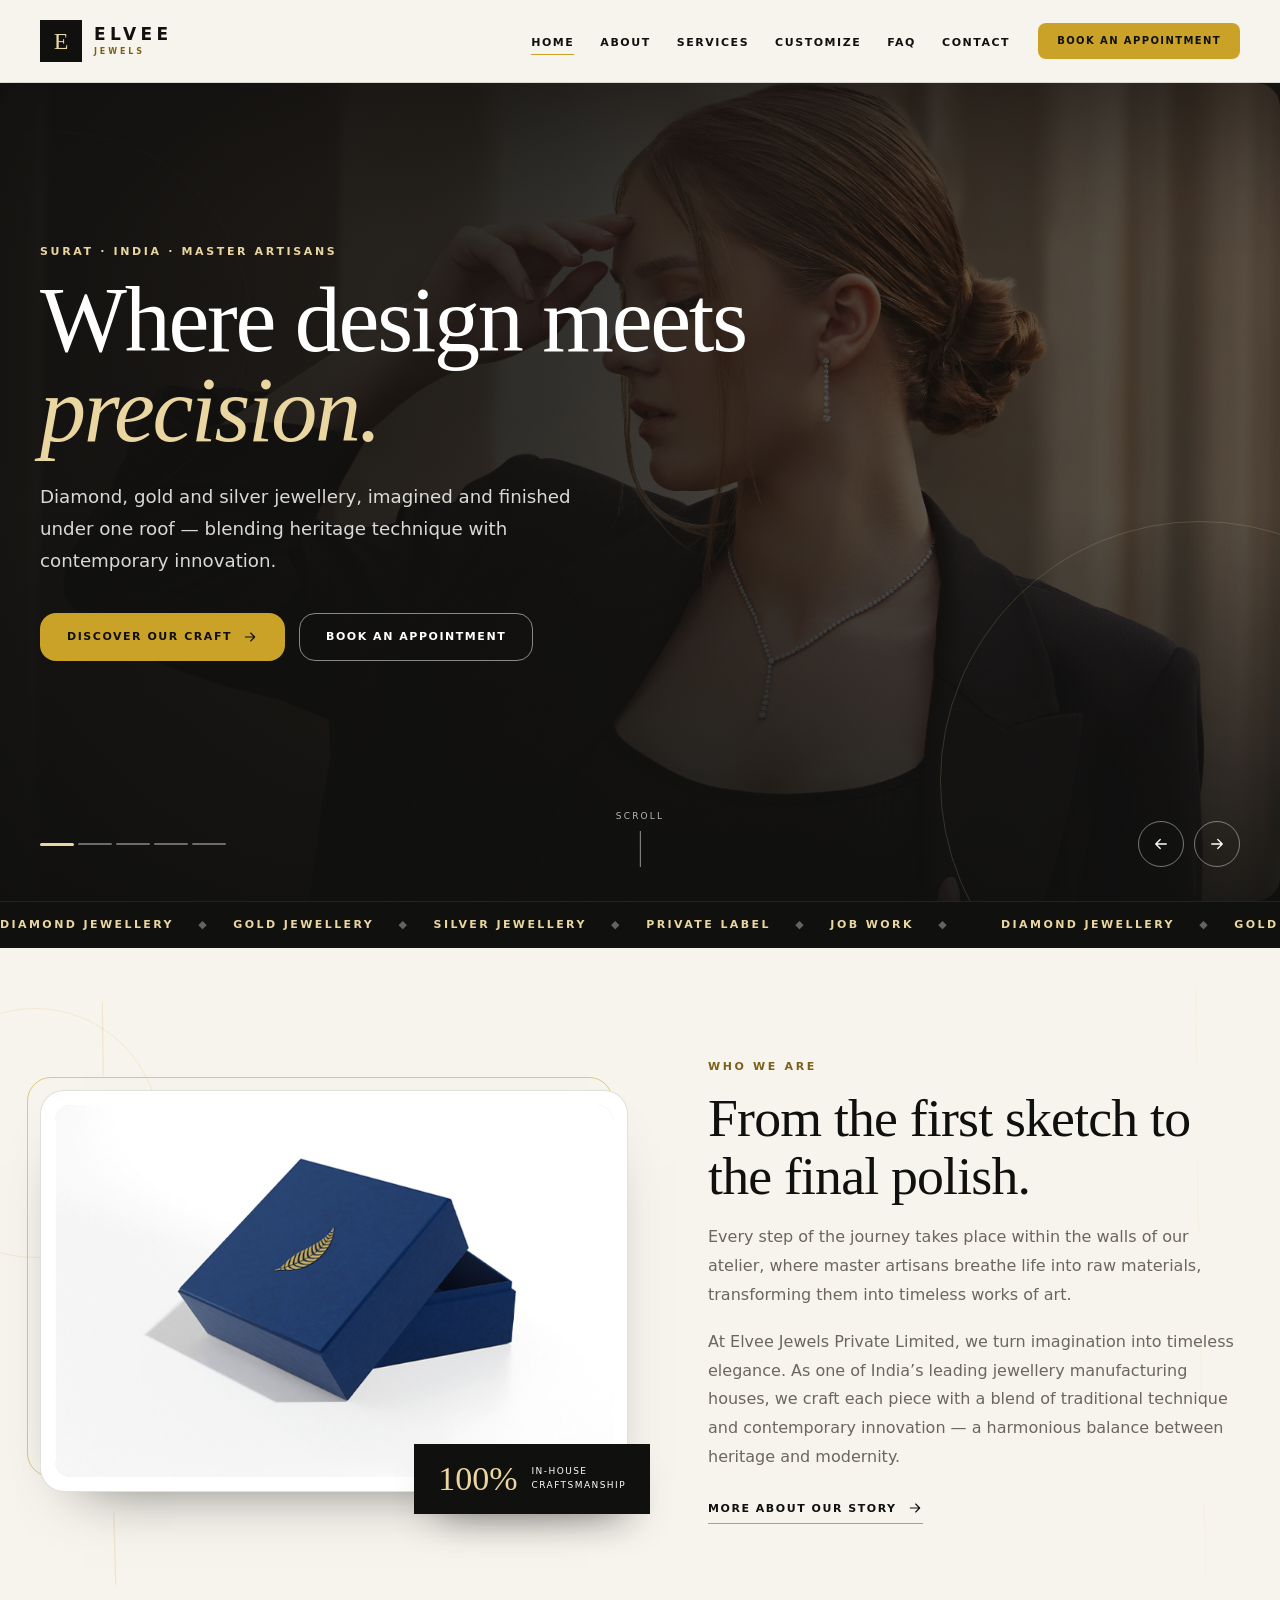
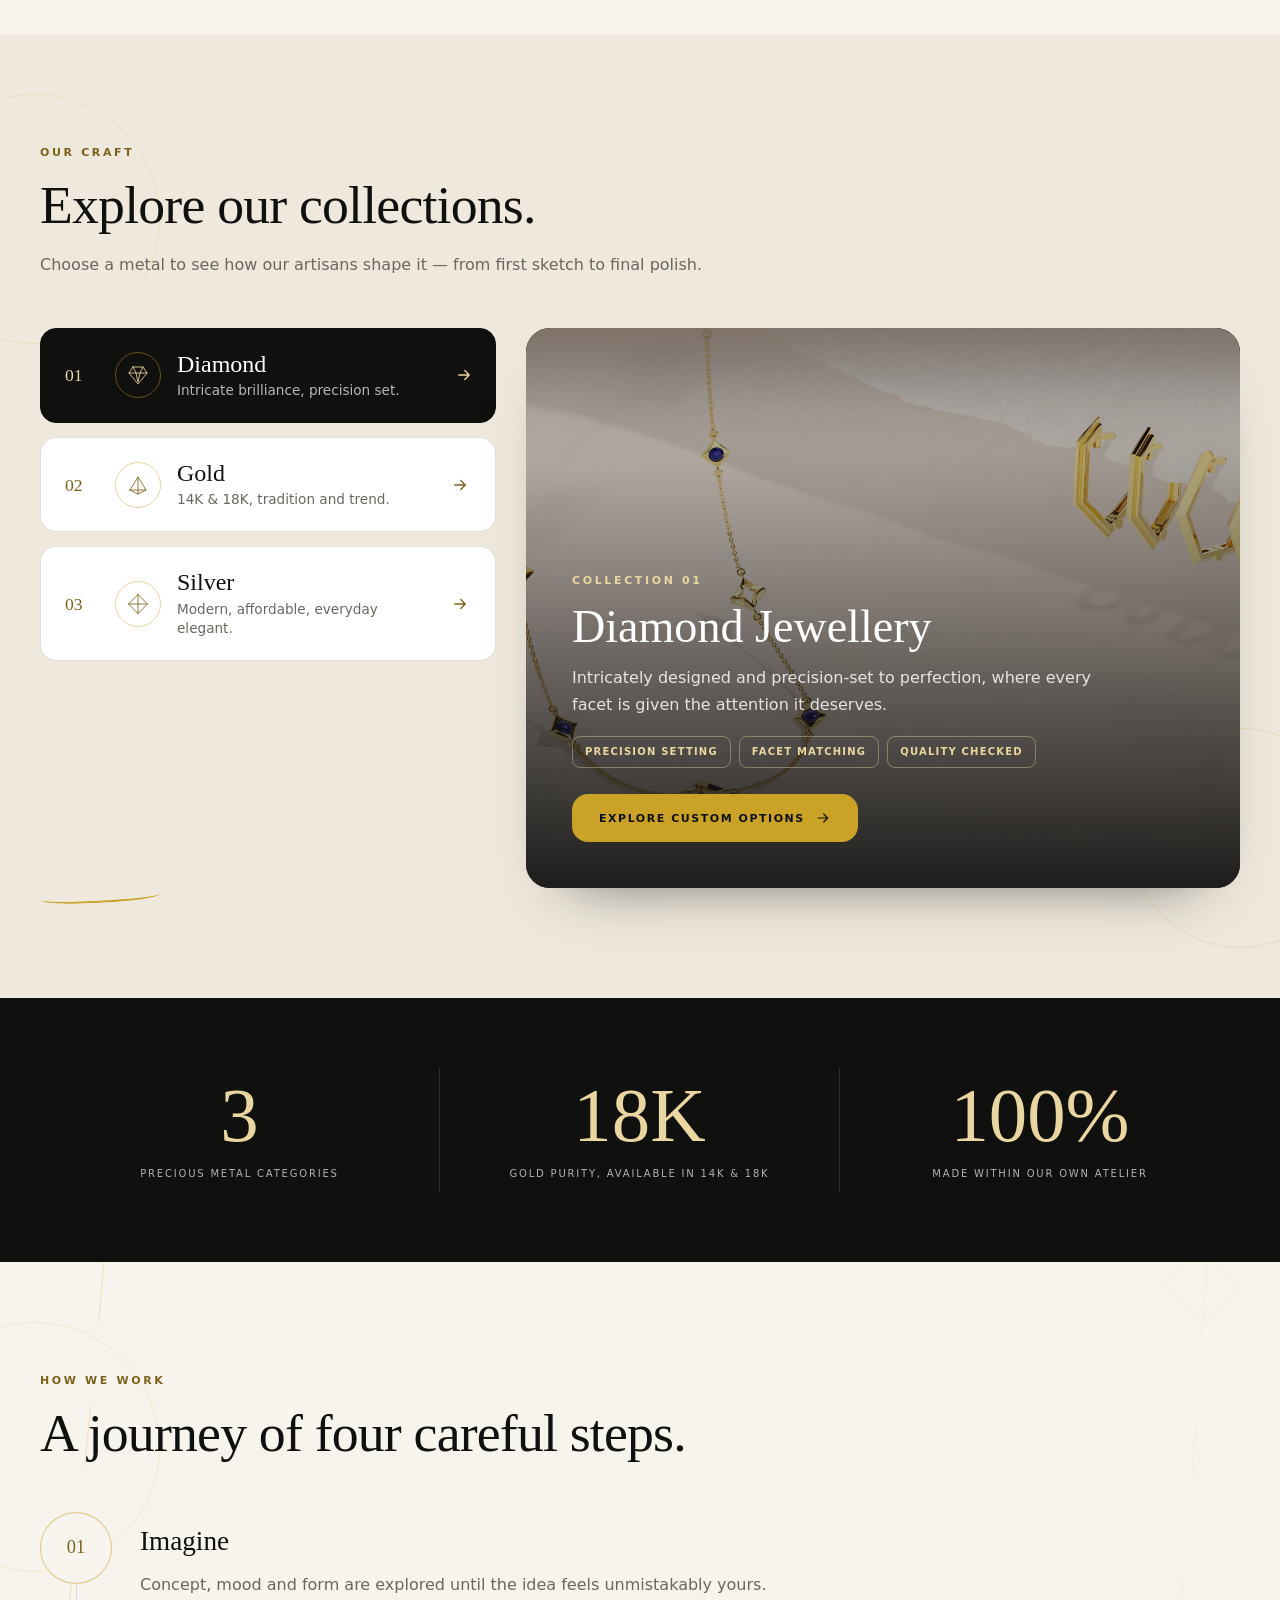
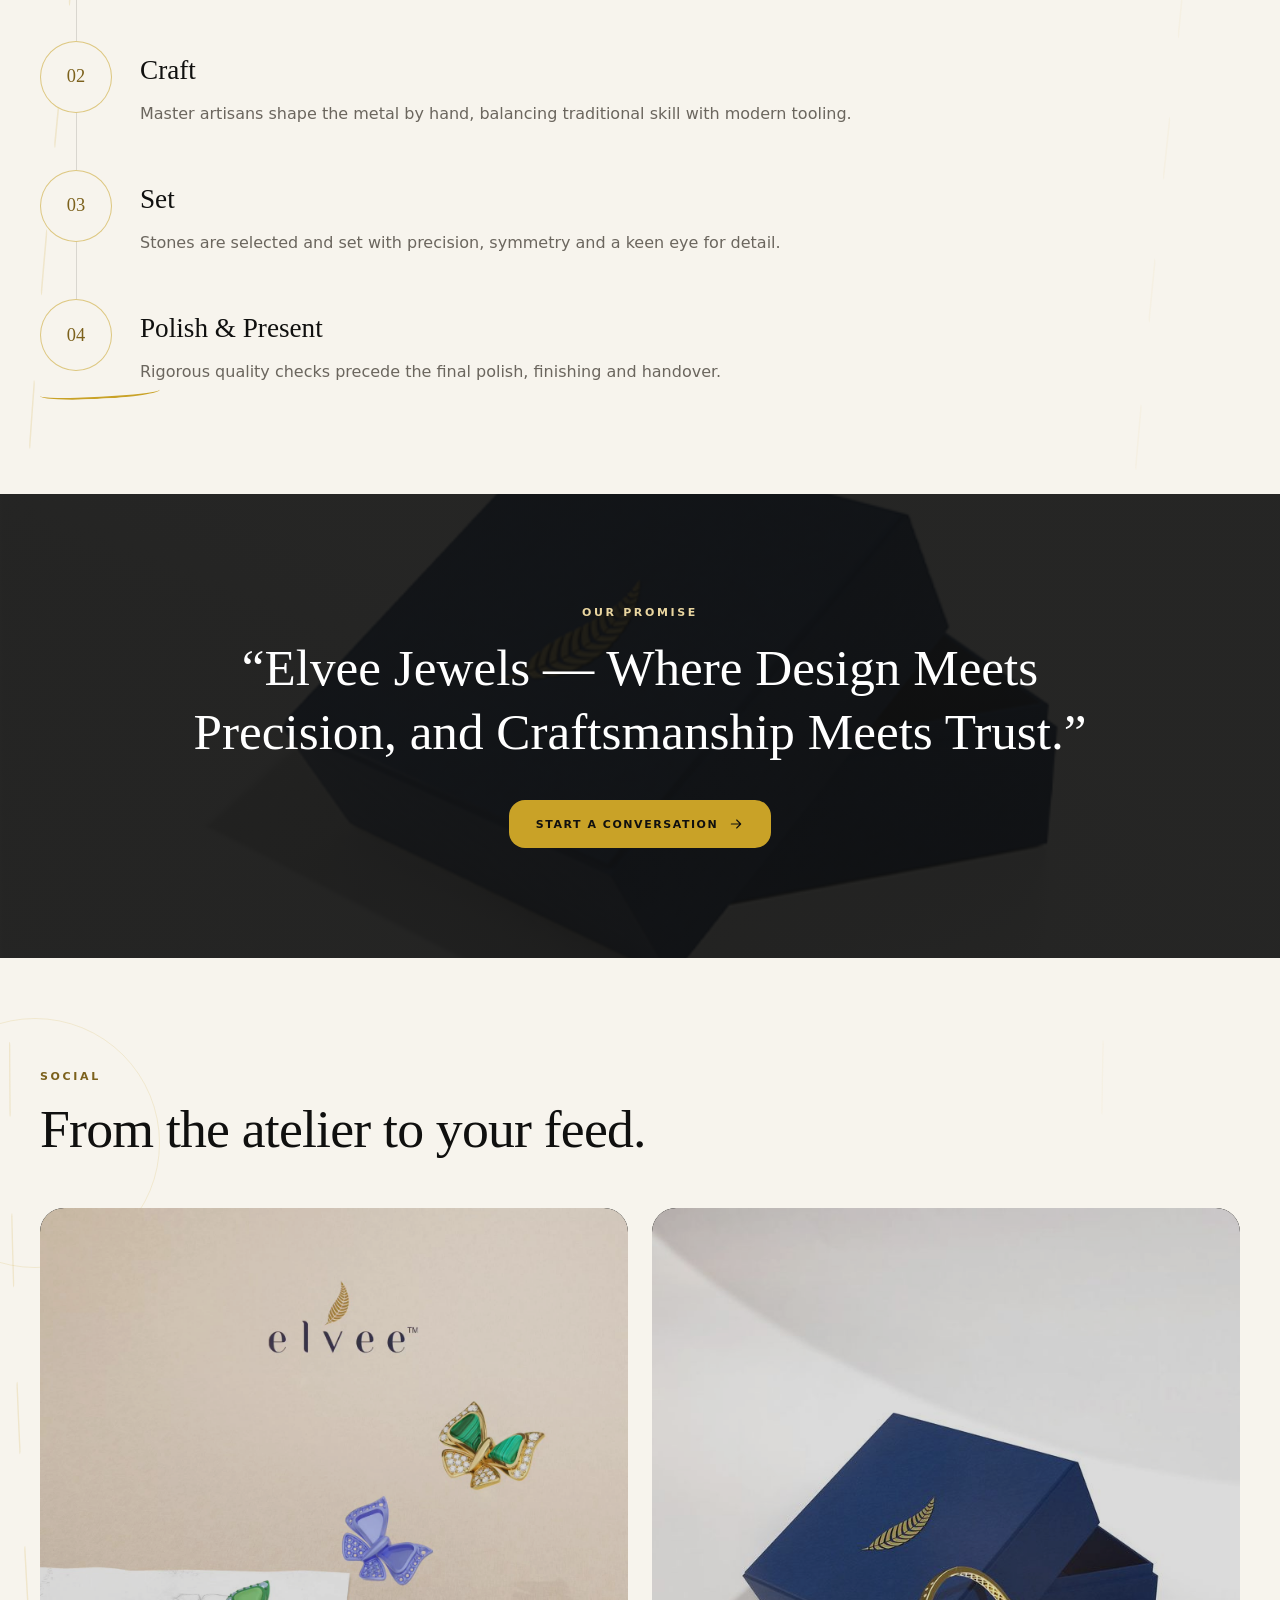
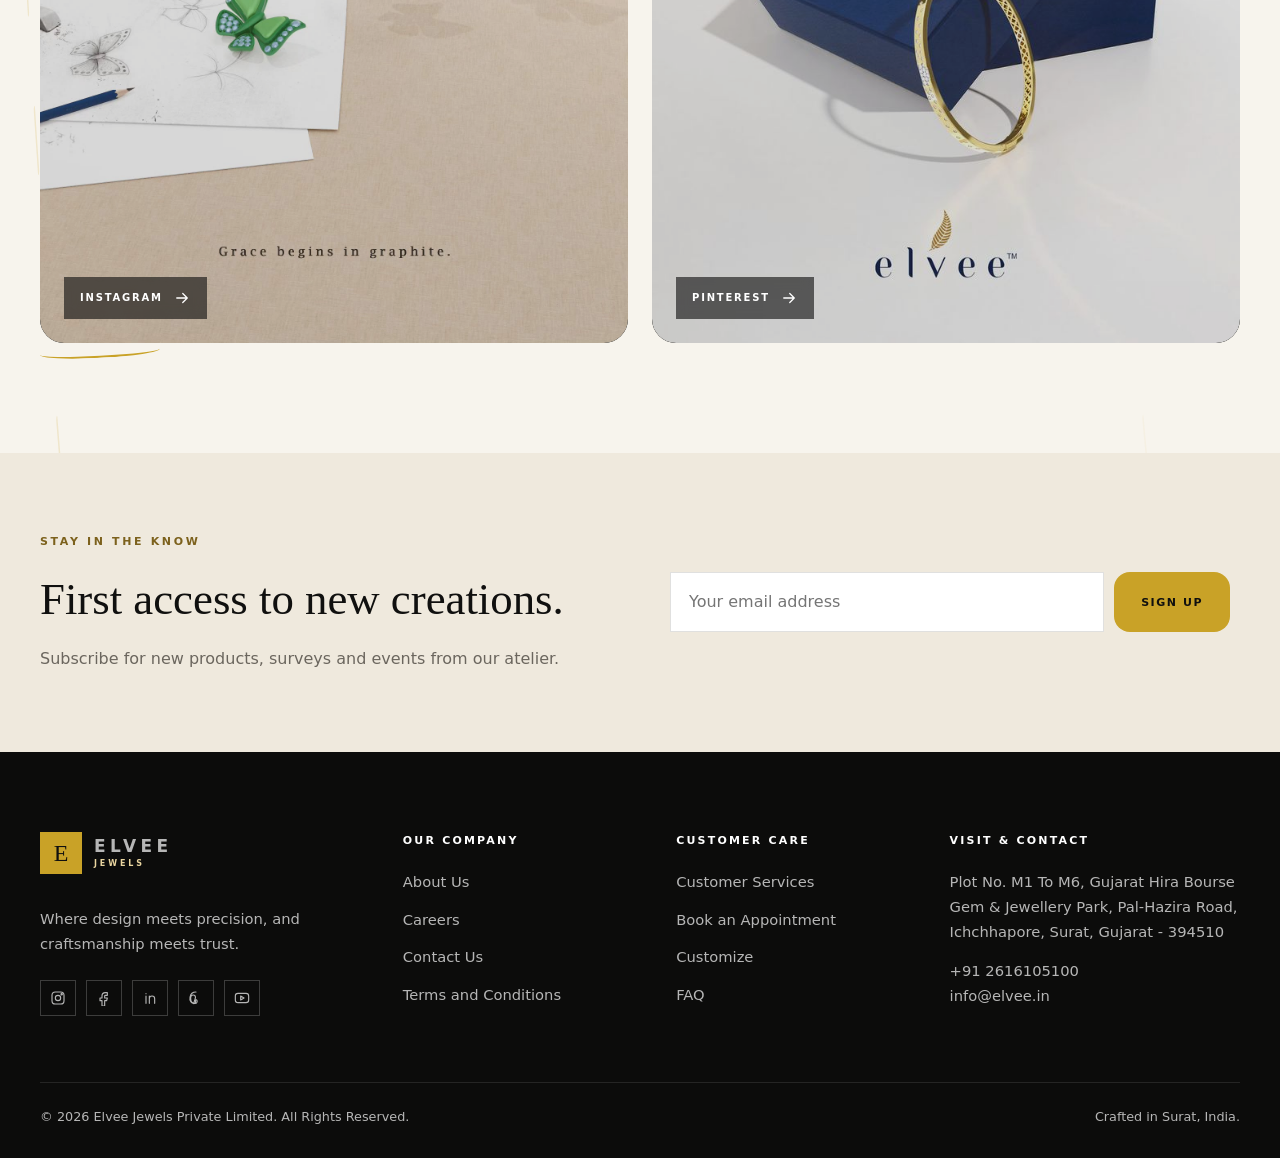
==== commit 42680c4f: "Add interactive collections explorer with accessible tabs" ====
--- a/index.html
+++ b/index.html
@@ -136,28 +136,65 @@
   <div class="container">
     <div class="section__head reveal">
       <p class="eyebrow">Our Craft</p>
-      <h2 class="section__title">Precious metals, perfected.</h2>
-      <p>Three dedicated specialties, one uncompromising standard of purity, finishing and design integrity.</p>
-    </div>
-    <div class="cards cards--three">
-      <article class="card reveal" style="--delay:.06s">
-        <span class="card__icon"><svg viewBox="0 0 48 48" aria-hidden="true"><path d="M14 8h20l8 12-18 22L6 20 14 8Z"/><path d="M6 20h36M14 8l6 12 4 18 4-18 6-12"/></svg></span>
-        <h3>Diamond Jewellery</h3>
-        <p>Intricately designed and precision-set to perfection, where every facet is given the attention it deserves.</p>
-        <a class="text-link" href="customize.html">Explore <svg viewBox="0 0 24 24" aria-hidden="true"><path d="M5 12h13M13 6l6 6-6 6"/></svg></a>
-      </article>
-      <article class="card reveal" style="--delay:.14s">
-        <span class="card__icon"><svg viewBox="0 0 48 48" aria-hidden="true"><path d="M8 34 24 8l16 26-16 8-16-8Z"/><path d="M8 34h32M24 8v34"/></svg></span>
-        <h3>Gold Jewellery</h3>
-        <p>Crafted in 14K and 18K purity, reflecting both tradition and trend in every carefully finished form.</p>
-        <a class="text-link" href="customize.html">Explore <svg viewBox="0 0 24 24" aria-hidden="true"><path d="M5 12h13M13 6l6 6-6 6"/></svg></a>
-      </article>
-      <article class="card reveal" style="--delay:.22s">
-        <span class="card__icon"><svg viewBox="0 0 48 48" aria-hidden="true"><path d="M24 5 43 24 24 43 5 24 24 5Z"/><path d="M5 24h38M24 5v38"/></svg></span>
-        <h3>Silver Jewellery</h3>
-        <p>Modern, affordable and elegantly styled for everyday wear, without ever compromising on craft.</p>
-        <a class="text-link" href="customize.html">Explore <svg viewBox="0 0 24 24" aria-hidden="true"><path d="M5 12h13M13 6l6 6-6 6"/></svg></a>
-      </article>
+      <h2 class="section__title">Explore our collections.</h2>
+      <p>Choose a metal to see how our artisans shape it — from first sketch to final polish.</p>
+    </div>
+    <div class="explorer reveal" data-explorer>
+      <div class="explorer__tabs" role="tablist" aria-label="Jewellery collections" aria-orientation="vertical">
+        <button class="explorer-tab is-active" type="button" role="tab" id="tab-diamond" aria-controls="panel-diamond" aria-selected="true" tabindex="0" data-key="diamond">
+          <span class="explorer-tab__num">01</span>
+          <span class="explorer-tab__icon"><svg viewBox="0 0 48 48" aria-hidden="true"><path d="M14 8h20l8 12-18 22L6 20 14 8Z"/><path d="M6 20h36M14 8l6 12 4 18 4-18 6-12"/></svg></span>
+          <span class="explorer-tab__text"><strong>Diamond</strong><small>Intricate brilliance, precision set.</small></span>
+          <span class="explorer-tab__arrow"><svg viewBox="0 0 24 24" aria-hidden="true"><path d="M5 12h13M13 6l6 6-6 6"/></svg></span>
+        </button>
+        <button class="explorer-tab" type="button" role="tab" id="tab-gold" aria-controls="panel-gold" aria-selected="false" tabindex="-1" data-key="gold">
+          <span class="explorer-tab__num">02</span>
+          <span class="explorer-tab__icon"><svg viewBox="0 0 48 48" aria-hidden="true"><path d="M8 34 24 8l16 26-16 8-16-8Z"/><path d="M8 34h32M24 8v34"/></svg></span>
+          <span class="explorer-tab__text"><strong>Gold</strong><small>14K &amp; 18K, tradition and trend.</small></span>
+          <span class="explorer-tab__arrow"><svg viewBox="0 0 24 24" aria-hidden="true"><path d="M5 12h13M13 6l6 6-6 6"/></svg></span>
+        </button>
+        <button class="explorer-tab" type="button" role="tab" id="tab-silver" aria-controls="panel-silver" aria-selected="false" tabindex="-1" data-key="silver">
+          <span class="explorer-tab__num">03</span>
+          <span class="explorer-tab__icon"><svg viewBox="0 0 48 48" aria-hidden="true"><path d="M24 5 43 24 24 43 5 24 24 5Z"/><path d="M5 24h38M24 5v38"/></svg></span>
+          <span class="explorer-tab__text"><strong>Silver</strong><small>Modern, affordable, everyday elegant.</small></span>
+          <span class="explorer-tab__arrow"><svg viewBox="0 0 24 24" aria-hidden="true"><path d="M5 12h13M13 6l6 6-6 6"/></svg></span>
+        </button>
+      </div>
+      <div class="explorer__panels">
+        <div class="explorer-panel is-active" role="tabpanel" id="panel-diamond" aria-labelledby="tab-diamond" data-key="diamond">
+          <img class="explorer-panel__img" src="assets/images/slider-3.webp" alt="Diamond jewellery by Elvee Jewels" width="1600" height="900" loading="lazy" decoding="async">
+          <div class="explorer-panel__overlay" aria-hidden="true"></div>
+          <div class="explorer-panel__content">
+            <p class="eyebrow eyebrow--light">Collection 01</p>
+            <h3>Diamond Jewellery</h3>
+            <p>Intricately designed and precision-set to perfection, where every facet is given the attention it deserves.</p>
+            <ul class="explorer-panel__specs"><li>Precision setting</li><li>Facet matching</li><li>Quality checked</li></ul>
+            <a class="btn btn--gold" href="customize.html">Explore custom options <svg viewBox="0 0 24 24" aria-hidden="true"><path d="M5 12h13M13 6l6 6-6 6"/></svg></a>
+          </div>
+        </div>
+        <div class="explorer-panel" role="tabpanel" id="panel-gold" aria-labelledby="tab-gold" data-key="gold" hidden>
+          <img class="explorer-panel__img" src="assets/images/slider-2.webp" alt="Gold jewellery crafted at the Elvee atelier" width="1600" height="900" loading="lazy" decoding="async">
+          <div class="explorer-panel__overlay" aria-hidden="true"></div>
+          <div class="explorer-panel__content">
+            <p class="eyebrow eyebrow--light">Collection 02</p>
+            <h3>Gold Jewellery</h3>
+            <p>Crafted in 14K and 18K purity, reflecting both tradition and trend in every carefully finished form.</p>
+            <ul class="explorer-panel__specs"><li>14K &amp; 18K purity</li><li>Classic &amp; modern forms</li><li>Consistent finishing</li></ul>
+            <a class="btn btn--gold" href="customize.html">Explore custom options <svg viewBox="0 0 24 24" aria-hidden="true"><path d="M5 12h13M13 6l6 6-6 6"/></svg></a>
+          </div>
+        </div>
+        <div class="explorer-panel" role="tabpanel" id="panel-silver" aria-labelledby="tab-silver" data-key="silver" hidden>
+          <img class="explorer-panel__img" src="assets/images/slider-4.webp" alt="Silver and contemporary designs by Elvee" width="1600" height="900" loading="lazy" decoding="async">
+          <div class="explorer-panel__overlay" aria-hidden="true"></div>
+          <div class="explorer-panel__content">
+            <p class="eyebrow eyebrow--light">Collection 03</p>
+            <h3>Silver Jewellery</h3>
+            <p>Modern, affordable and elegantly styled for everyday wear, without ever compromising on craft.</p>
+            <ul class="explorer-panel__specs"><li>Everyday elegance</li><li>Contemporary styling</li><li>Carefully finished</li></ul>
+            <a class="btn btn--gold" href="customize.html">Explore custom options <svg viewBox="0 0 24 24" aria-hidden="true"><path d="M5 12h13M13 6l6 6-6 6"/></svg></a>
+          </div>
+        </div>
+      </div>
     </div>
   </div>
 </section>
--- a/assets/css/styles.css
+++ b/assets/css/styles.css
@@ -546,6 +546,137 @@
 .card h3 { margin: 0 0 12px; font-size: 1.55rem; line-height: 1.2; }
 .card p { margin: 0 0 22px; color: var(--muted); font-size: .95rem; line-height: 1.7; }
 .card .text-link { position: relative; z-index: 1; }
+
+[hidden] { display: none !important; }
+
+/* ---------------------- Interactive collections ----------------------- */
+.explorer {
+  display: grid;
+  grid-template-columns: minmax(280px, .78fr) 1.22fr;
+  gap: 30px;
+  align-items: stretch;
+}
+.explorer__tabs { display: grid; gap: 14px; align-content: start; }
+.explorer-tab {
+  position: relative;
+  display: grid;
+  grid-template-columns: 34px 46px 1fr 20px;
+  align-items: center;
+  gap: 16px;
+  width: 100%;
+  padding: 22px 24px;
+  text-align: left;
+  background: var(--white);
+  border: 1px solid var(--line);
+  border-radius: var(--radius-md);
+  transition: background .4s ease, color .4s ease, border-color .4s ease, transform .4s ease, box-shadow .4s ease;
+}
+.explorer-tab:hover {
+  transform: translateX(4px);
+  border-color: rgba(201, 162, 39, .55);
+  box-shadow: 0 16px 34px -28px rgba(16, 16, 15, .55);
+}
+.explorer-tab.is-active {
+  background: var(--ink);
+  border-color: var(--ink);
+  color: var(--white);
+}
+.explorer-tab__num {
+  font-family: var(--font-display);
+  font-size: 1.1rem;
+  color: var(--gold-dark);
+}
+.explorer-tab.is-active .explorer-tab__num { color: var(--gold-light); }
+.explorer-tab__icon {
+  width: 46px;
+  height: 46px;
+  display: grid;
+  place-items: center;
+  border: 1px solid rgba(201, 162, 39, .45);
+  border-radius: 50%;
+  color: var(--gold-dark);
+}
+.explorer-tab.is-active .explorer-tab__icon { color: var(--gold-light); }
+.explorer-tab__icon svg { width: 24px; height: 24px; }
+.explorer-tab__text { display: flex; flex-direction: column; gap: 4px; }
+.explorer-tab__text strong {
+  font-family: var(--font-display);
+  font-size: 1.5rem;
+  font-weight: 500;
+  line-height: 1.1;
+}
+.explorer-tab__text small { color: var(--muted); font-size: .85rem; line-height: 1.4; }
+.explorer-tab.is-active .explorer-tab__text small { color: rgba(255, 255, 255, .7); }
+.explorer-tab__arrow { color: var(--gold-dark); transition: transform .35s ease; }
+.explorer-tab.is-active .explorer-tab__arrow,
+.explorer-tab:hover .explorer-tab__arrow { color: var(--gold-light); transform: translateX(4px); }
+.explorer__panels {
+  position: relative;
+  min-height: 560px;
+  border-radius: var(--radius-lg);
+  overflow: hidden;
+  background: var(--ink);
+  box-shadow: 0 30px 60px -42px rgba(16, 16, 15, .7);
+}
+.explorer-panel {
+  position: absolute;
+  inset: 0;
+  animation: explorerIn .7s cubic-bezier(.2, .7, .2, 1) both;
+}
+.explorer-panel__img {
+  width: 100%;
+  height: 100%;
+  object-fit: cover;
+  border-radius: var(--radius-lg);
+  transition: transform 1s cubic-bezier(.2, .7, .2, 1);
+}
+.explorer-panel:hover .explorer-panel__img { transform: scale(1.05); }
+.explorer-panel__overlay {
+  position: absolute;
+  inset: 0;
+  background: linear-gradient(0deg, rgba(16, 16, 15, .94) 0%, rgba(16, 16, 15, .55) 48%, rgba(16, 16, 15, .1) 100%);
+}
+.explorer-panel__content {
+  position: absolute;
+  left: 0;
+  right: 0;
+  bottom: 0;
+  padding: 46px;
+  color: var(--white);
+}
+.explorer-panel__content h3 {
+  margin: 0 0 12px;
+  font-size: clamp(2rem, 3.6vw, 3rem);
+  line-height: 1.05;
+}
+.explorer-panel__content > p:not(.eyebrow) {
+  max-width: 540px;
+  margin: 0 0 18px;
+  color: rgba(255, 255, 255, .84);
+  line-height: 1.7;
+}
+.explorer-panel__specs {
+  display: flex;
+  flex-wrap: wrap;
+  gap: 8px;
+  list-style: none;
+  margin: 0 0 26px;
+  padding: 0;
+}
+.explorer-panel__specs li {
+  padding: 7px 12px;
+  border: 1px solid rgba(234, 214, 160, .4);
+  border-radius: var(--radius-sm);
+  color: var(--gold-light);
+  font-size: 10px;
+  font-weight: 700;
+  text-transform: uppercase;
+  letter-spacing: .12em;
+}
+@keyframes explorerIn {
+  from { opacity: 0; transform: translateY(16px) scale(.985); }
+  to { opacity: 1; transform: none; }
+}
 
 /* ------------------------------ Stats --------------------------------- */
 .stats {
@@ -1178,6 +1309,9 @@
   .social-gallery { grid-template-columns: 1fr; }
   .cta-band__inner { flex-direction: column; align-items: flex-start; }
   .faq-intro { position: static; }
+  .explorer { grid-template-columns: 1fr; }
+  .explorer__panels { min-height: 480px; }
+  .explorer-panel__content { padding: 34px; }
   .page-hero { min-height: 380px; }
   .page-hero__inner { padding: 90px 0 60px; }
   .form-row { grid-template-columns: 1fr; gap: 0; }
@@ -1208,6 +1342,11 @@
   .timeline__item { grid-template-columns: 58px 1fr; gap: 18px; }
   .timeline__dot { width: 56px; height: 56px; font-size: .95rem; }
   .timeline__item:not(:last-child)::before { left: 28px; top: 46px; }
+  .explorer-tab { grid-template-columns: 28px 40px 1fr 18px; gap: 12px; padding: 18px; }
+  .explorer-tab__icon { width: 40px; height: 40px; }
+  .explorer-tab__text strong { font-size: 1.3rem; }
+  .explorer__panels { min-height: 440px; }
+  .explorer-panel__content { padding: 26px; }
   .to-top { right: 16px; bottom: 16px; }
 }
 
@@ -1231,5 +1370,7 @@
   .section__head::after { animation: none !important; }
   .frame:hover img,
   .social-tile:hover img,
-  .hero:hover .hero__slide.is-active .hero__img-wrap { transform: none !important; }
-}
+  .hero:hover .hero__slide.is-active .hero__img-wrap,
+  .explorer-panel:hover .explorer-panel__img { transform: none !important; }
+  .explorer-panel { animation: none !important; }
+}
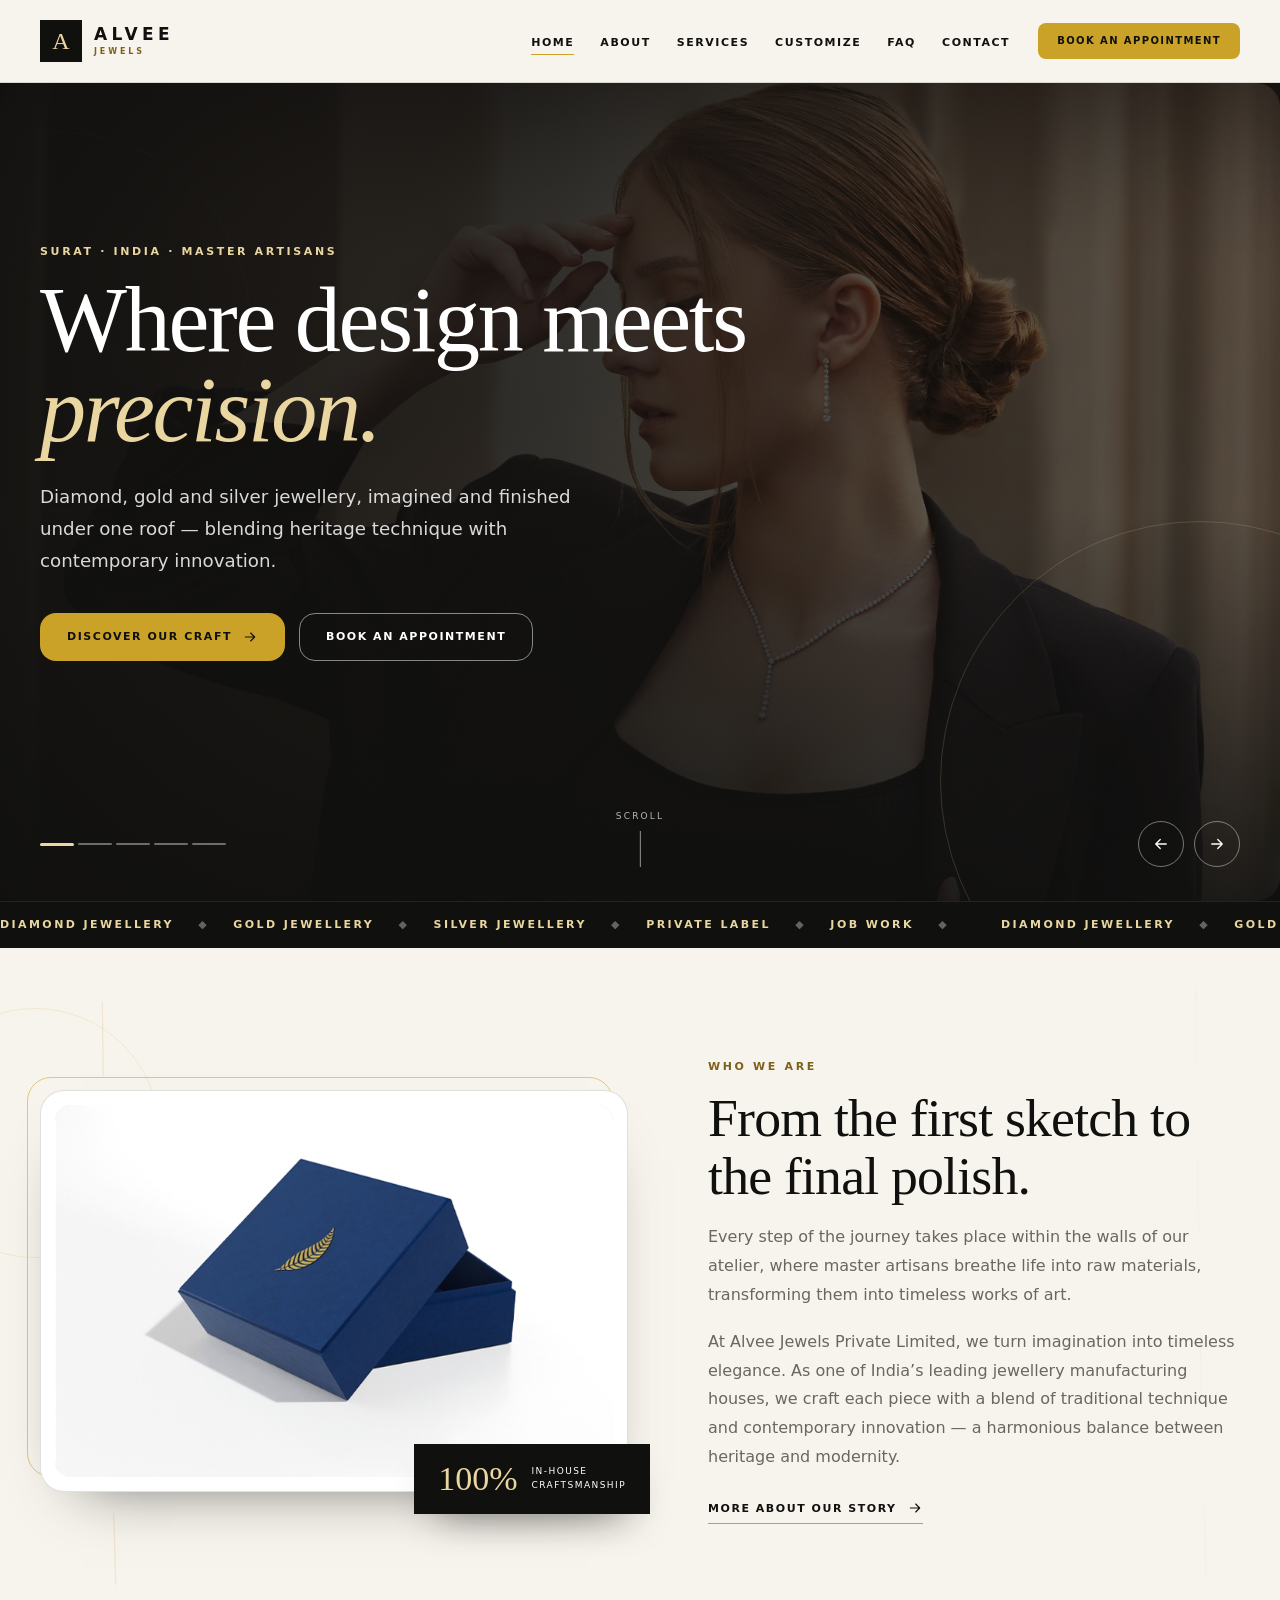
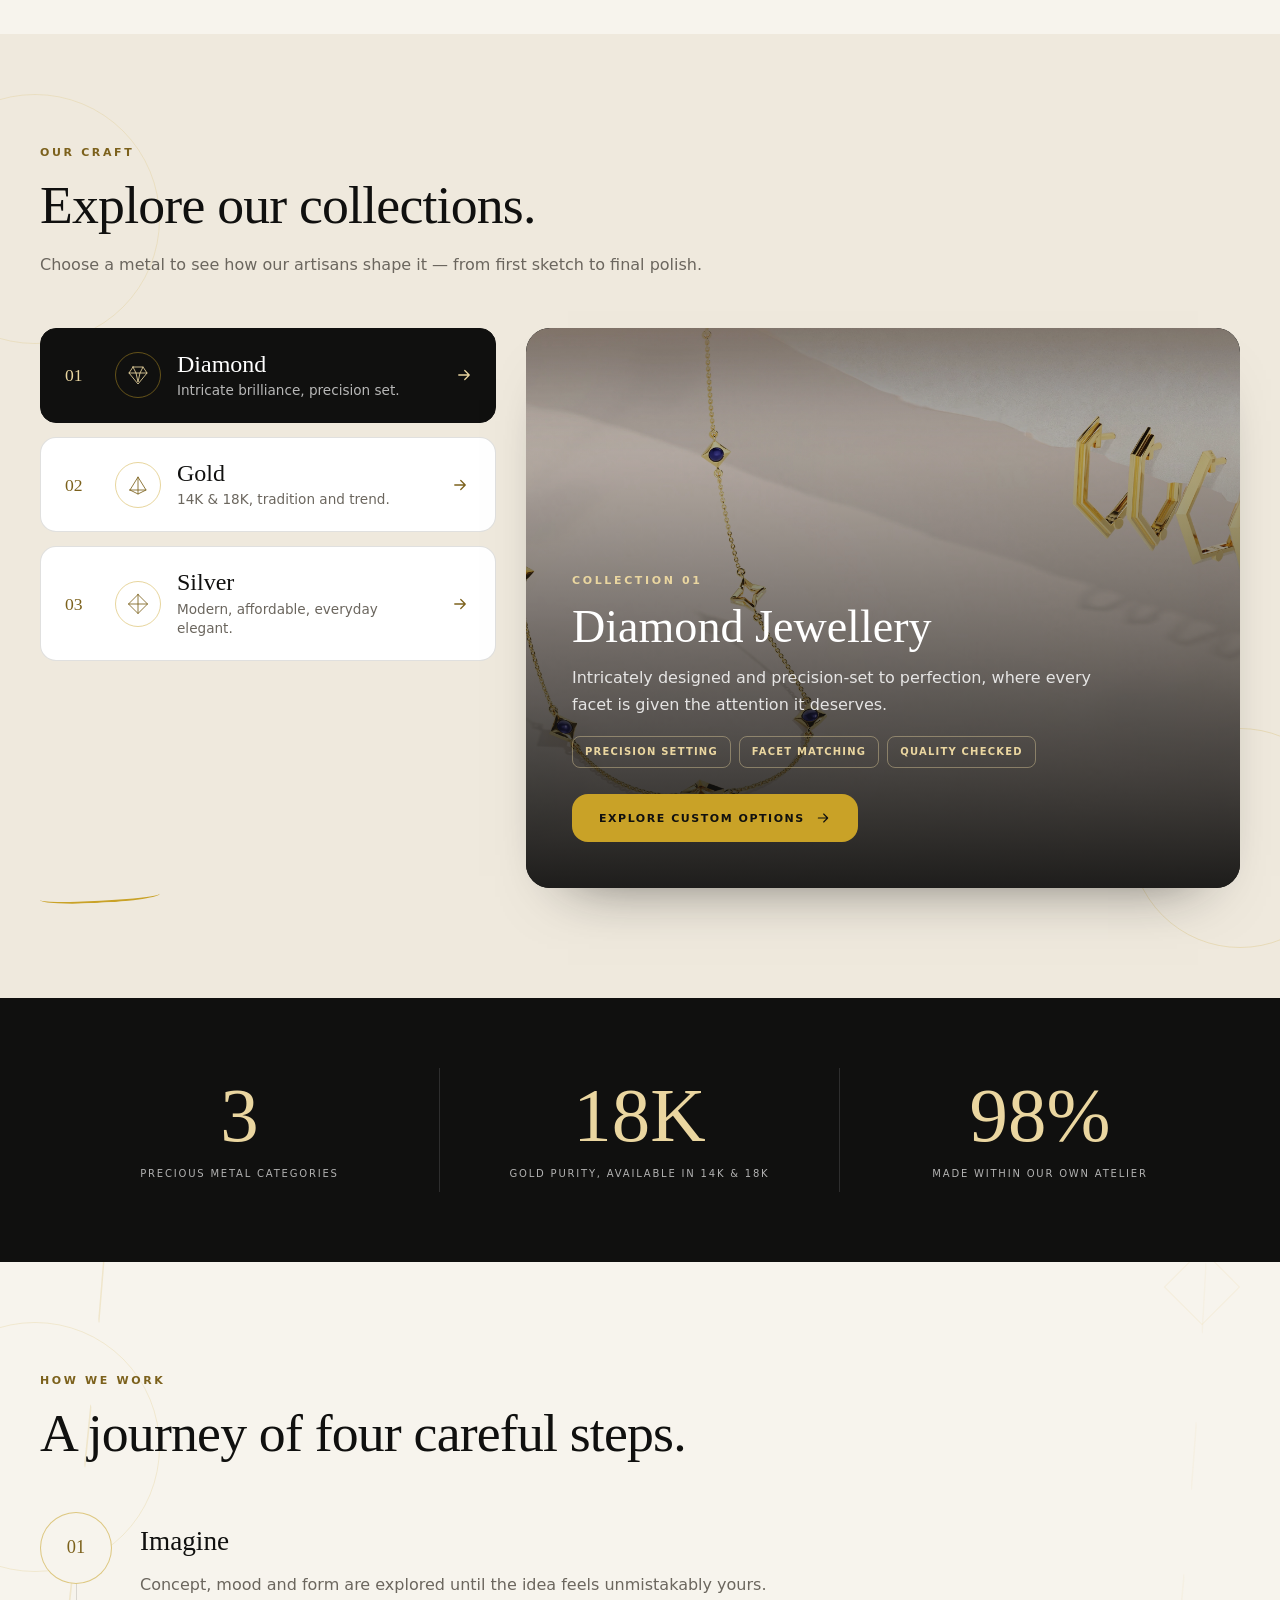
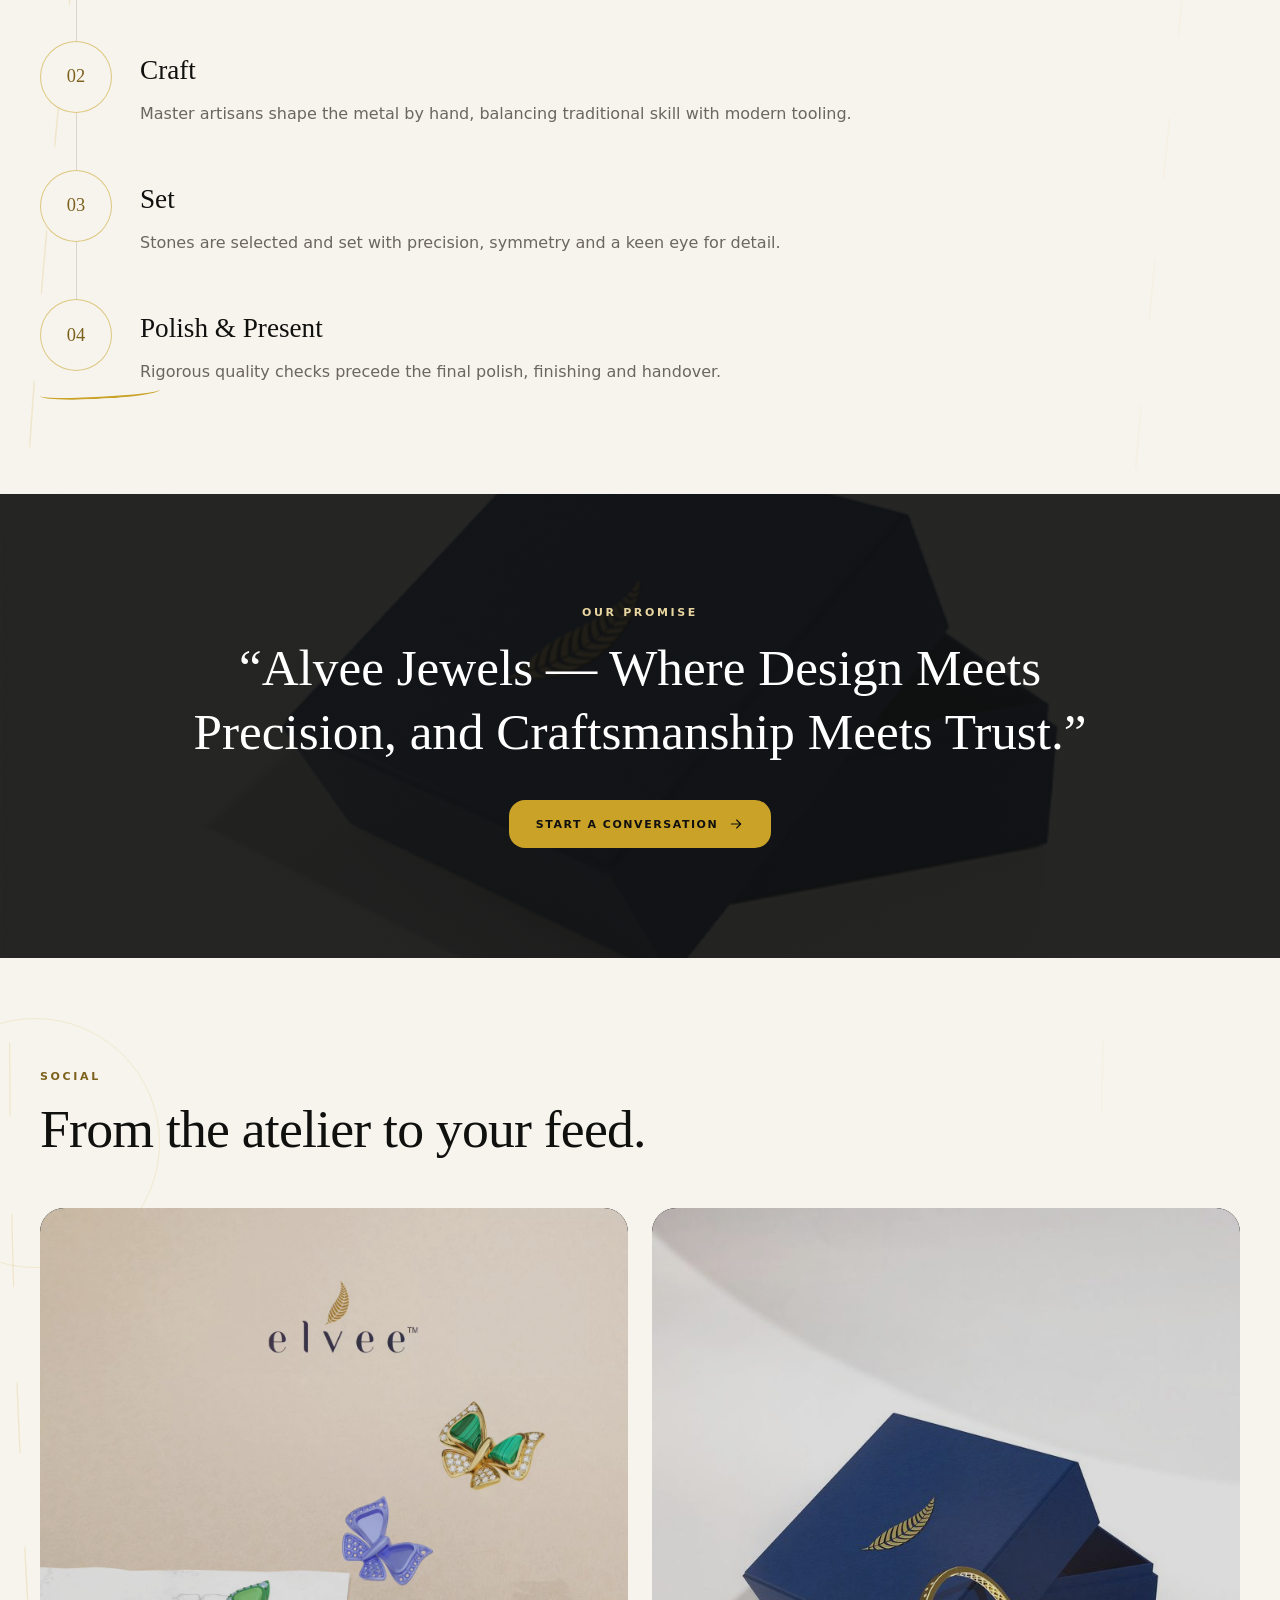
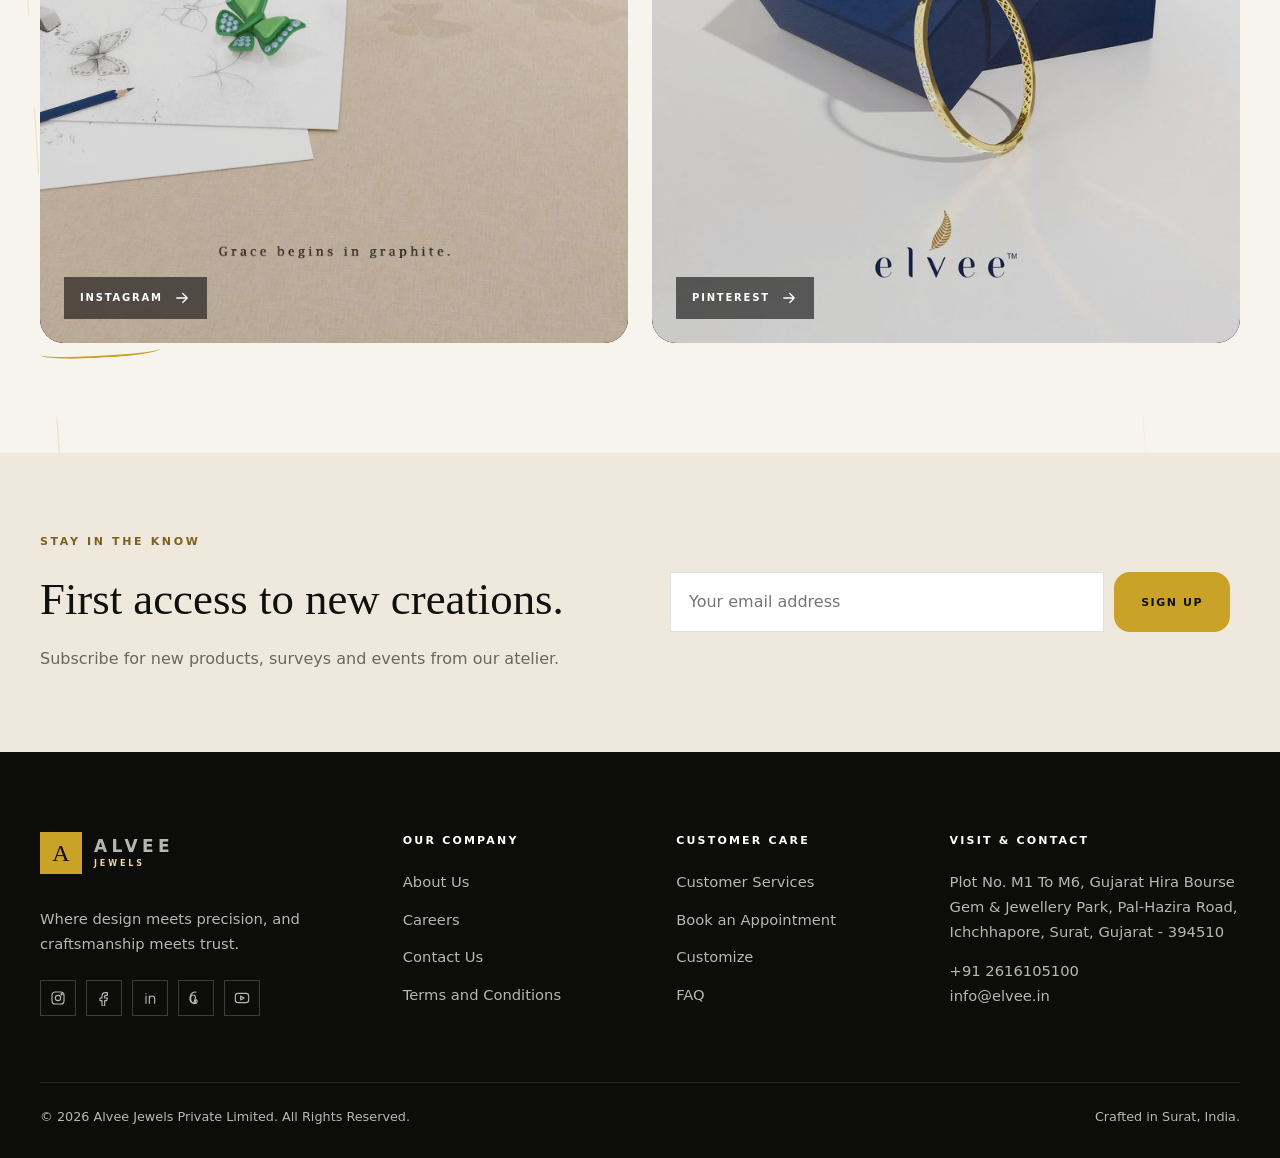
==== commit 212fbcca: "Rename brand from Elvee to Alvee across the site" ====
--- a/index.html
+++ b/index.html
@@ -3,19 +3,19 @@
 <head>
   <meta charset="UTF-8">
   <meta name="viewport" content="width=device-width, initial-scale=1">
-  <meta name="description" content="Elvee Jewels crafts diamond, gold and silver jewellery in Surat, India — blending heritage technique with contemporary design.">
+  <meta name="description" content="Alvee Jewels crafts diamond, gold and silver jewellery in Surat, India — blending heritage technique with contemporary design.">
   <meta name="theme-color" content="#10100F">
   <meta property="og:type" content="website">
-  <meta property="og:title" content="Home | Elvee Jewels">
-  <meta property="og:description" content="Elvee Jewels crafts diamond, gold and silver jewellery in Surat, India — blending heritage technique with contemporary design.">
+  <meta property="og:title" content="Home | Alvee Jewels">
+  <meta property="og:description" content="Alvee Jewels crafts diamond, gold and silver jewellery in Surat, India — blending heritage technique with contemporary design.">
   <meta property="og:image" content="assets/images/slider-1.webp">
-  <link rel="icon" href="assets/images/webLogo.png" type="image/png">
+  <link rel="icon" href="assets/images/favicon.svg" type="image/svg+xml">
   <link rel="stylesheet" href="assets/css/styles.css">
   <script type="application/ld+json">{
   "@context": "https://schema.org",
   "@type": "JewelryStore",
-  "name": "Elvee Jewels",
-  "legalName": "Elvee Jewels Private Limited",
+  "name": "Alvee Jewels",
+  "legalName": "Alvee Jewels Private Limited",
   "telephone": "+91 2616105100",
   "email": "info@elvee.in",
   "address": {
@@ -27,7 +27,7 @@
   },
   "url": "https://www.elveester.com/index.html"
 }</script>
-  <title>Home | Elvee Jewels</title>
+  <title>Home | Alvee Jewels</title>
 </head>
 <body>
 <div class="page-shell">
@@ -48,8 +48,8 @@
 <header class="site-header" id="top">
   <div class="container header__inner">
     <a class="brand" href="index.html">
-      <span class="brand__mark">E</span>
-      <span class="brand__text"><strong>ELVEE</strong><small>JEWELS</small></span>
+      <span class="brand__mark">A</span>
+      <span class="brand__text"><strong>ALVEE</strong><small>JEWELS</small></span>
     </a>
     <button class="nav-toggle" type="button" aria-label="Open menu" aria-expanded="false" aria-controls="primary-nav">
       <span></span><span></span><span></span>
@@ -63,22 +63,22 @@
 <div class="scroll-progress" aria-hidden="true"><span></span></div>
 <main id="main-content">
 
-<section class="hero" id="home" aria-label="Elvee Jewels featured collection">
+<section class="hero" id="home" aria-label="Alvee Jewels featured collection">
   <div class="hero__slides" data-carousel>
     <div class="hero__slide is-active" style="--bg:linear-gradient(135deg,#2a2118,#0d0d0c)">
-      <span class="hero__img-wrap"><img class="hero__img" src="assets/images/slider-1.webp" alt="Elvee Jewels signature collection" width="1600" height="900" fetchpriority="high" decoding="async"></span>
+      <span class="hero__img-wrap"><img class="hero__img" src="assets/images/slider-1.webp" alt="Alvee Jewels signature collection" width="1600" height="900" fetchpriority="high" decoding="async"></span>
     </div>
     <div class="hero__slide" style="--bg:linear-gradient(135deg,#33261a,#100f0d)">
-      <span class="hero__img-wrap"><img class="hero__img" src="assets/images/slider-2.webp" alt="Gold jewellery crafted at the Elvee atelier" width="1600" height="900" loading="lazy" decoding="async"></span>
+      <span class="hero__img-wrap"><img class="hero__img" src="assets/images/slider-2.webp" alt="Gold jewellery crafted at the Alvee atelier" width="1600" height="900" loading="lazy" decoding="async"></span>
     </div>
     <div class="hero__slide" style="--bg:linear-gradient(135deg,#1d1c1a,#0b0b0a)">
-      <span class="hero__img-wrap"><img class="hero__img" src="assets/images/slider-3.webp" alt="Diamond jewellery by Elvee Jewels" width="1600" height="900" loading="lazy" decoding="async"></span>
+      <span class="hero__img-wrap"><img class="hero__img" src="assets/images/slider-3.webp" alt="Diamond jewellery by Alvee Jewels" width="1600" height="900" loading="lazy" decoding="async"></span>
     </div>
     <div class="hero__slide" style="--bg:linear-gradient(135deg,#3a2c1d,#12100d)">
-      <span class="hero__img-wrap"><img class="hero__img" src="assets/images/slider-4.webp" alt="Silver and contemporary designs by Elvee" width="1600" height="900" loading="lazy" decoding="async"></span>
+      <span class="hero__img-wrap"><img class="hero__img" src="assets/images/slider-4.webp" alt="Silver and contemporary designs by Alvee" width="1600" height="900" loading="lazy" decoding="async"></span>
     </div>
     <div class="hero__slide" style="--bg:linear-gradient(135deg,#241d16,#0c0c0b)">
-      <span class="hero__img-wrap"><img class="hero__img" src="assets/images/slider-5.webp" alt="Finishing and polishing at Elvee Jewels" width="1600" height="900" loading="lazy" decoding="async"></span>
+      <span class="hero__img-wrap"><img class="hero__img" src="assets/images/slider-5.webp" alt="Finishing and polishing at Alvee Jewels" width="1600" height="900" loading="lazy" decoding="async"></span>
     </div>
   </div>
   <div class="hero__overlay" aria-hidden="true"></div>
@@ -118,7 +118,7 @@
   <div class="container split">
     <div class="split__media reveal">
       <div class="frame">
-        <span class="frame__media"><img src="assets/images/heritage-banner.png" alt="Inside the Elvee Jewels atelier" width="720" height="480" loading="lazy" decoding="async"></span>
+        <span class="frame__media"><img src="assets/images/heritage-banner.png" alt="Inside the Alvee Jewels atelier" width="720" height="480" loading="lazy" decoding="async"></span>
       </div>
       <div class="split__badge"><span>100%</span><small>In-house<br>craftsmanship</small></div>
     </div>
@@ -126,7 +126,7 @@
       <p class="eyebrow reveal">Who We Are</p>
       <h2 class="section__title reveal" style="--delay:.08s">From the first sketch to the final polish.</h2>
       <p class="reveal" style="--delay:.14s">Every step of the journey takes place within the walls of our atelier, where master artisans breathe life into raw materials, transforming them into timeless works of art.</p>
-      <p class="reveal" style="--delay:.2s">At Elvee Jewels Private Limited, we turn imagination into timeless elegance. As one of India&rsquo;s leading jewellery manufacturing houses, we craft each piece with a blend of traditional technique and contemporary innovation — a harmonious balance between heritage and modernity.</p>
+      <p class="reveal" style="--delay:.2s">At Alvee Jewels Private Limited, we turn imagination into timeless elegance. As one of India&rsquo;s leading jewellery manufacturing houses, we craft each piece with a blend of traditional technique and contemporary innovation — a harmonious balance between heritage and modernity.</p>
       <a class="text-link reveal" style="--delay:.26s" href="about.html">More about our story <svg viewBox="0 0 24 24" aria-hidden="true"><path d="M5 12h13M13 6l6 6-6 6"/></svg></a>
     </div>
   </div>
@@ -162,7 +162,7 @@
       </div>
       <div class="explorer__panels">
         <div class="explorer-panel is-active" role="tabpanel" id="panel-diamond" aria-labelledby="tab-diamond" data-key="diamond">
-          <img class="explorer-panel__img" src="assets/images/slider-3.webp" alt="Diamond jewellery by Elvee Jewels" width="1600" height="900" loading="lazy" decoding="async">
+          <img class="explorer-panel__img" src="assets/images/slider-3.webp" alt="Diamond jewellery by Alvee Jewels" width="1600" height="900" loading="lazy" decoding="async">
           <div class="explorer-panel__overlay" aria-hidden="true"></div>
           <div class="explorer-panel__content">
             <p class="eyebrow eyebrow--light">Collection 01</p>
@@ -173,7 +173,7 @@
           </div>
         </div>
         <div class="explorer-panel" role="tabpanel" id="panel-gold" aria-labelledby="tab-gold" data-key="gold" hidden>
-          <img class="explorer-panel__img" src="assets/images/slider-2.webp" alt="Gold jewellery crafted at the Elvee atelier" width="1600" height="900" loading="lazy" decoding="async">
+          <img class="explorer-panel__img" src="assets/images/slider-2.webp" alt="Gold jewellery crafted at the Alvee atelier" width="1600" height="900" loading="lazy" decoding="async">
           <div class="explorer-panel__overlay" aria-hidden="true"></div>
           <div class="explorer-panel__content">
             <p class="eyebrow eyebrow--light">Collection 02</p>
@@ -184,7 +184,7 @@
           </div>
         </div>
         <div class="explorer-panel" role="tabpanel" id="panel-silver" aria-labelledby="tab-silver" data-key="silver" hidden>
-          <img class="explorer-panel__img" src="assets/images/slider-4.webp" alt="Silver and contemporary designs by Elvee" width="1600" height="900" loading="lazy" decoding="async">
+          <img class="explorer-panel__img" src="assets/images/slider-4.webp" alt="Silver and contemporary designs by Alvee" width="1600" height="900" loading="lazy" decoding="async">
           <div class="explorer-panel__overlay" aria-hidden="true"></div>
           <div class="explorer-panel__content">
             <p class="eyebrow eyebrow--light">Collection 03</p>
@@ -225,7 +225,7 @@
 <section class="quote-band">
   <div class="container quote-band__inner reveal">
     <p class="eyebrow eyebrow--light">Our Promise</p>
-    <blockquote>&ldquo;Elvee Jewels — Where Design Meets Precision, and Craftsmanship Meets Trust.&rdquo;</blockquote>
+    <blockquote>&ldquo;Alvee Jewels — Where Design Meets Precision, and Craftsmanship Meets Trust.&rdquo;</blockquote>
     <a class="btn btn--gold" href="contact.html">Start a Conversation <svg viewBox="0 0 24 24" aria-hidden="true"><path d="M5 12h13M13 6l6 6-6 6"/></svg></a>
   </div>
 </section>
@@ -237,12 +237,12 @@
       <h2 class="section__title">From the atelier to your feed.</h2>
     </div>
     <div class="social-gallery">
-      <a class="social-tile reveal" href="https://www.instagram.com/" target="_blank" rel="noopener noreferrer" aria-label="View Elvee on Instagram">
-        <img src="assets/images/social-banner-1.png" alt="Elvee Jewels social feature" width="1440" height="1800" loading="lazy" decoding="async">
+      <a class="social-tile reveal" href="https://www.instagram.com/" target="_blank" rel="noopener noreferrer" aria-label="View Alvee on Instagram">
+        <img src="assets/images/social-banner-1.png" alt="Alvee Jewels social feature" width="1440" height="1800" loading="lazy" decoding="async">
         <span>Instagram <svg viewBox="0 0 24 24" aria-hidden="true"><path d="M5 12h13M13 6l6 6-6 6"/></svg></span>
       </a>
-      <a class="social-tile reveal" style="--delay:.12s" href="https://www.pinterest.com/" target="_blank" rel="noopener noreferrer" aria-label="View Elvee on Pinterest">
-        <img src="assets/images/social-banner-2.png" alt="Elvee Jewels design inspiration" width="735" height="919" loading="lazy" decoding="async">
+      <a class="social-tile reveal" style="--delay:.12s" href="https://www.pinterest.com/" target="_blank" rel="noopener noreferrer" aria-label="View Alvee on Pinterest">
+        <img src="assets/images/social-banner-2.png" alt="Alvee Jewels design inspiration" width="735" height="919" loading="lazy" decoding="async">
         <span>Pinterest <svg viewBox="0 0 24 24" aria-hidden="true"><path d="M5 12h13M13 6l6 6-6 6"/></svg></span>
       </a>
     </div>
@@ -270,8 +270,8 @@
   <div class="container footer__grid">
     <div class="footer__brand">
       <a class="brand brand--footer" href="index.html">
-        <span class="brand__mark">E</span>
-        <span class="brand__text"><strong>ELVEE</strong><small>JEWELS</small></span>
+        <span class="brand__mark">A</span>
+        <span class="brand__text"><strong>ALVEE</strong><small>JEWELS</small></span>
       </a>
       <p>Where design meets precision, and craftsmanship meets trust.</p>
       <div class="footer__socials" aria-label="Social media"><a href="https://www.instagram.com/" target="_blank" rel="noopener noreferrer" aria-label="Instagram"><svg viewBox="0 0 24 24" aria-hidden="true"><rect x="3" y="3" width="18" height="18" rx="5"/><circle cx="12" cy="12" r="4"/><circle cx="17.5" cy="6.5" r="1"/></svg></a><a href="https://www.facebook.com/" target="_blank" rel="noopener noreferrer" aria-label="Facebook"><svg viewBox="0 0 24 24" aria-hidden="true"><path d="M14 8h3V4h-3c-3 0-5 2-5 5v3H6v4h3v8h4v-8h3l1-4h-4V9c0-.6.4-1 1-1Z"/></svg></a><a href="https://www.linkedin.com/" target="_blank" rel="noopener noreferrer" aria-label="LinkedIn"><svg viewBox="0 0 24 24" aria-hidden="true"><path d="M6 9v11M6 5.5v.01M11 20V9m0 4c0-2.5 2-4 4-4s4 1.3 4 4v7"/></svg></a><a href="https://www.pinterest.com/" target="_blank" rel="noopener noreferrer" aria-label="Pinterest"><svg viewBox="0 0 24 24" aria-hidden="true"><path d="M12 3a9 9 0 0 0-3 17.5c0-2 .4-4 1.5-6.5.4-1 .7-2 .7-3 0-2-1.4-3.5-3.4-3.5C5.7 7.5 4 9.7 4 12.6c0 4.4 2.7 7.4 6.5 7.4 1.2 0 2.4-.6 2.8-1.4.3-.8.6-1.9.3-2.7-.3-.7-.6-1-1.3-1-.7 0-1.2.5-1.2 1.2 0 .8.3 1.8.2 2.4"/></svg></a><a href="https://www.youtube.com/" target="_blank" rel="noopener noreferrer" aria-label="YouTube"><svg viewBox="0 0 24 24" aria-hidden="true"><rect x="2" y="5" width="20" height="14" rx="4"/><path d="m10 9 5 3-5 3V9Z"/></svg></a></div>
@@ -291,7 +291,7 @@
     </div>
   </div>
   <div class="container footer__bottom">
-    <p>&copy; <span id="year">2026</span> Elvee Jewels Private Limited. All Rights Reserved.</p>
+    <p>&copy; <span id="year">2026</span> Alvee Jewels Private Limited. All Rights Reserved.</p>
     <p>Crafted in Surat, India.</p>
   </div>
 </footer>
--- a/assets/css/styles.css
+++ b/assets/css/styles.css
@@ -1,5 +1,5 @@
 /* ============================================================
-   Elvee Jewels — redesigned static site
+   Alvee Jewels — redesigned static site
    ============================================================ */
 
 :root {
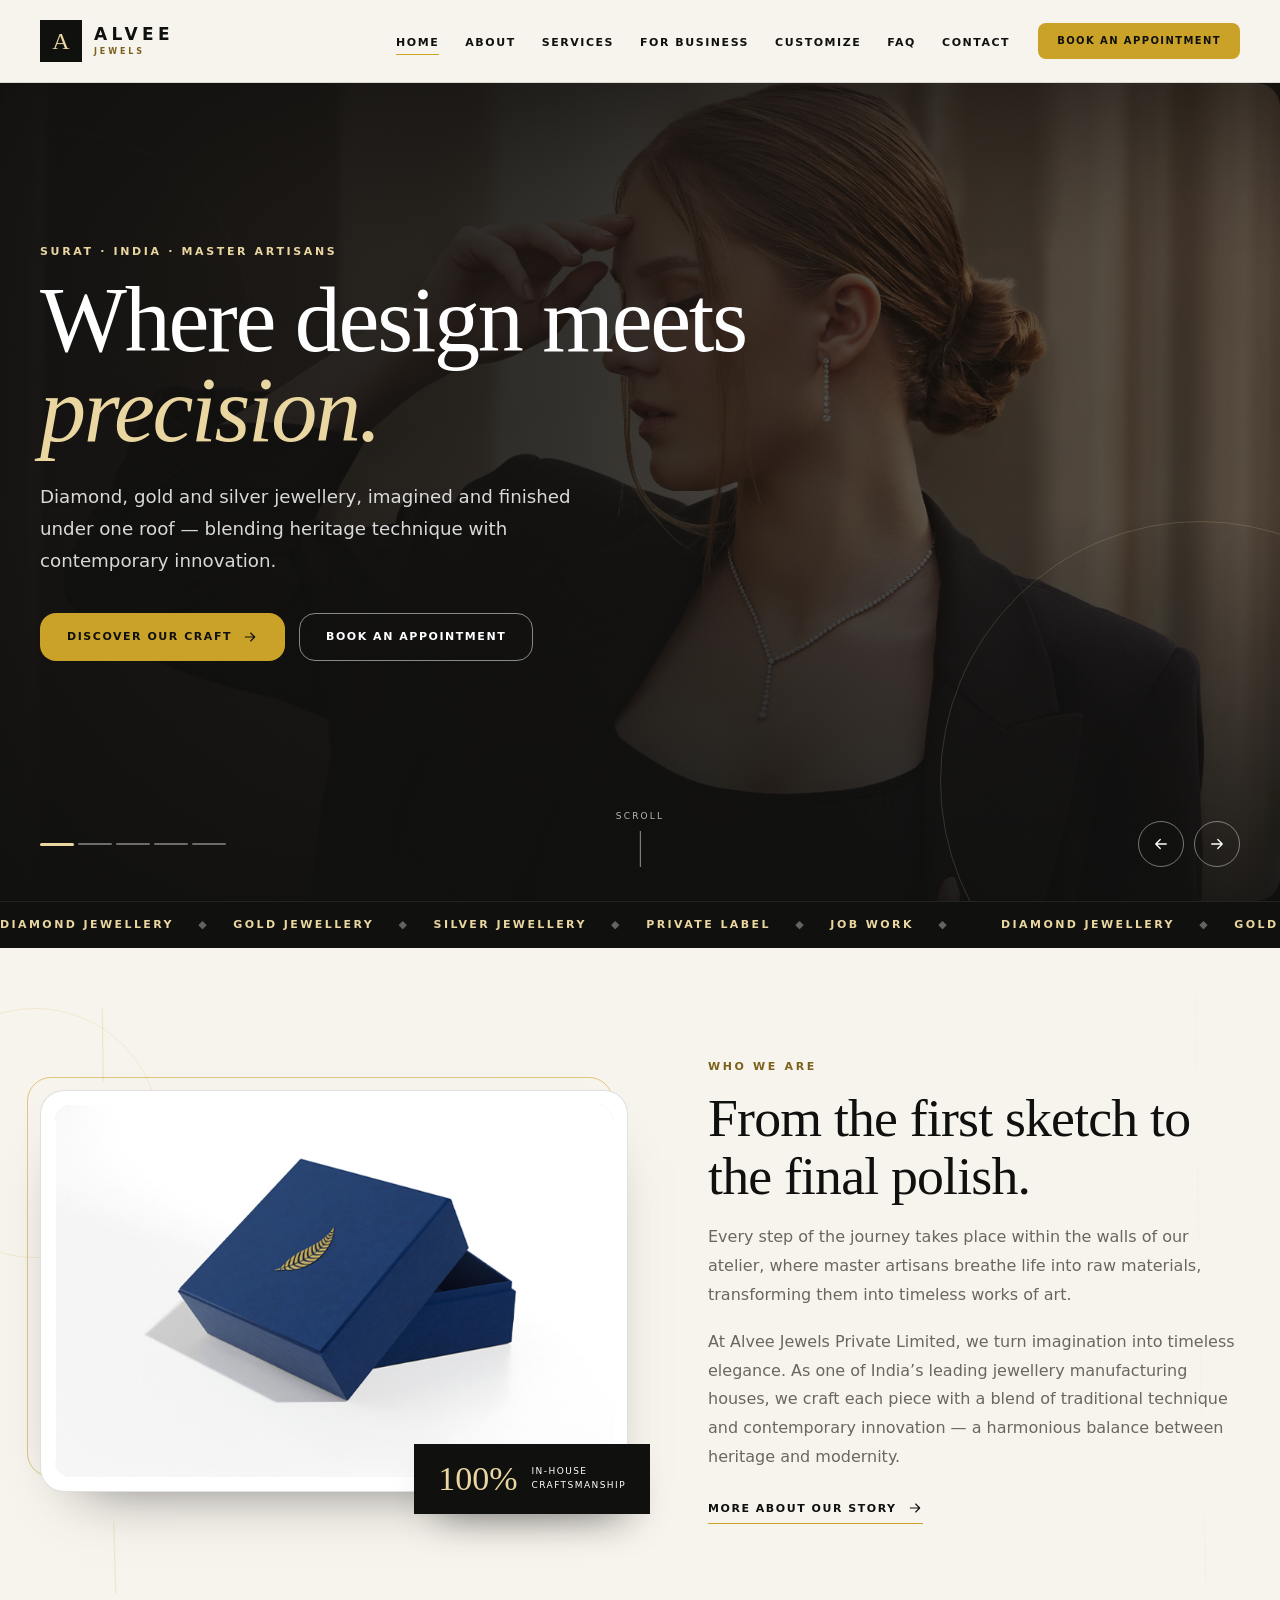
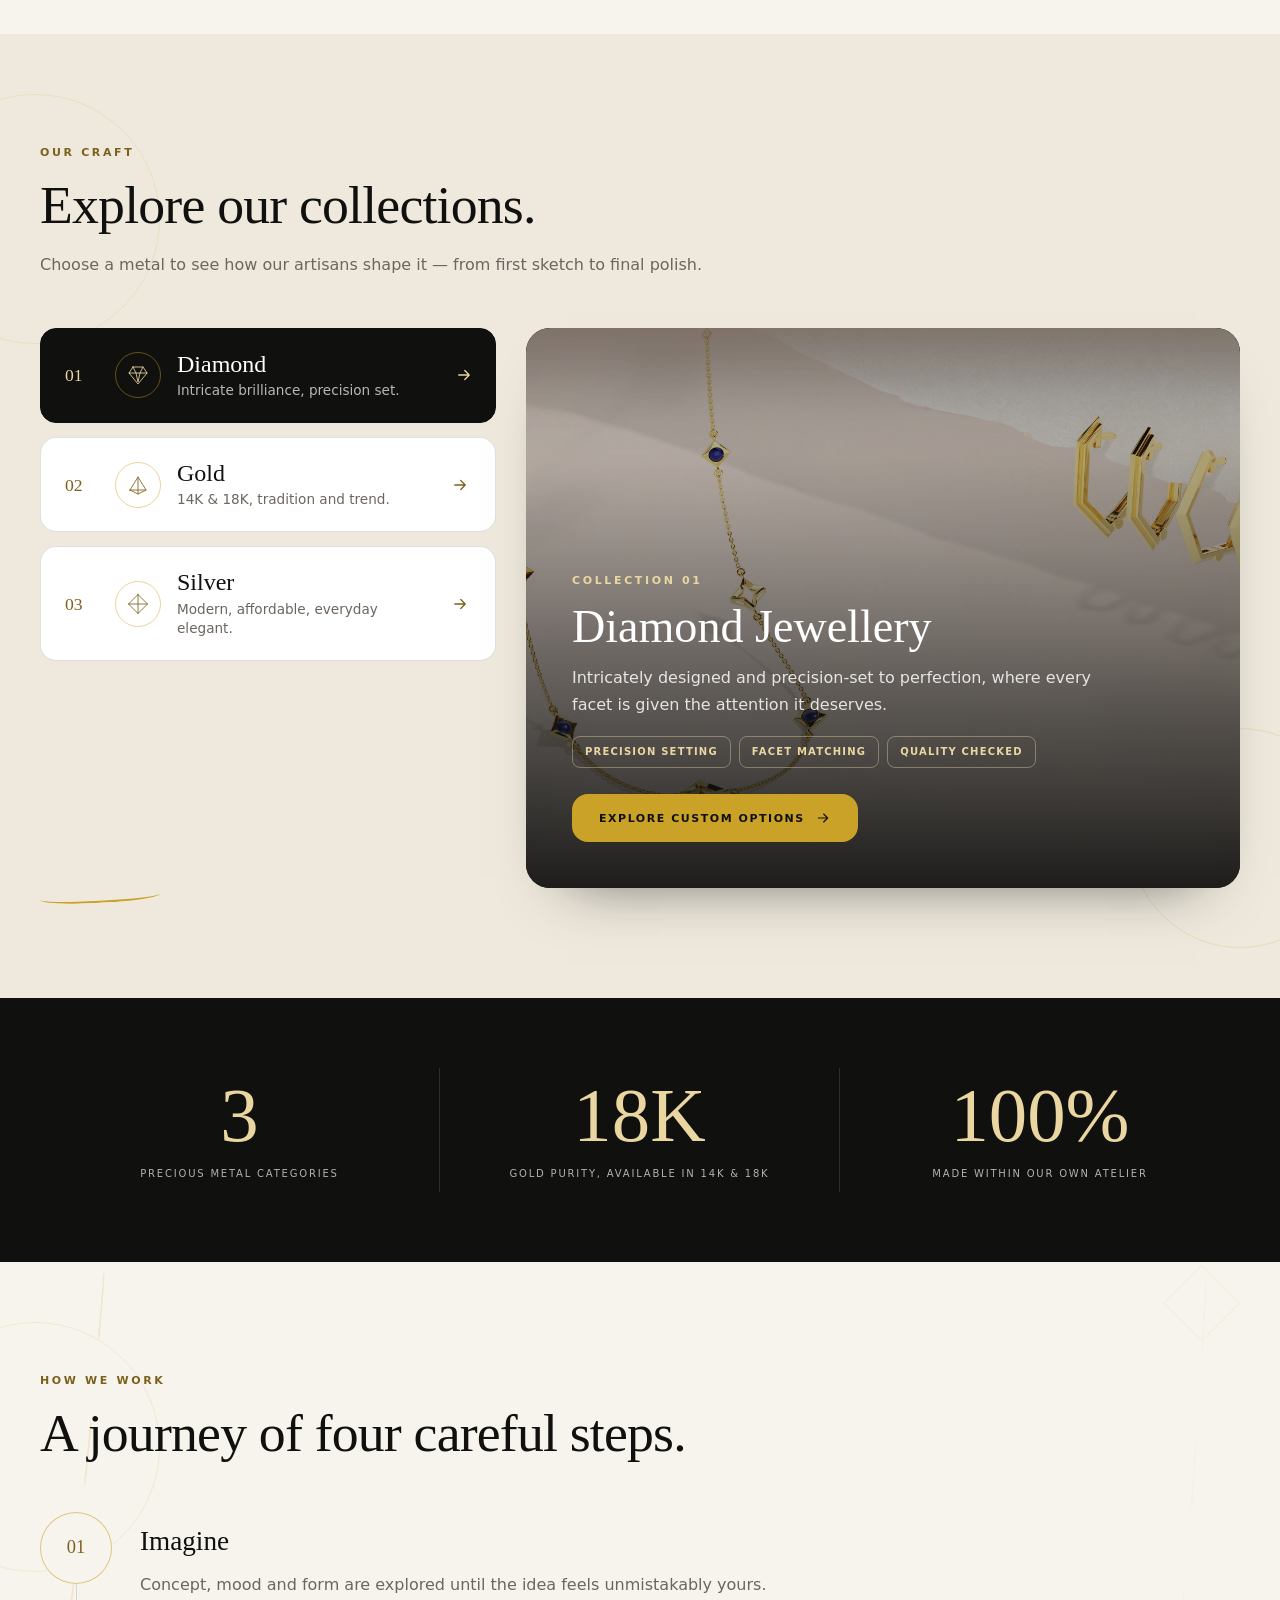
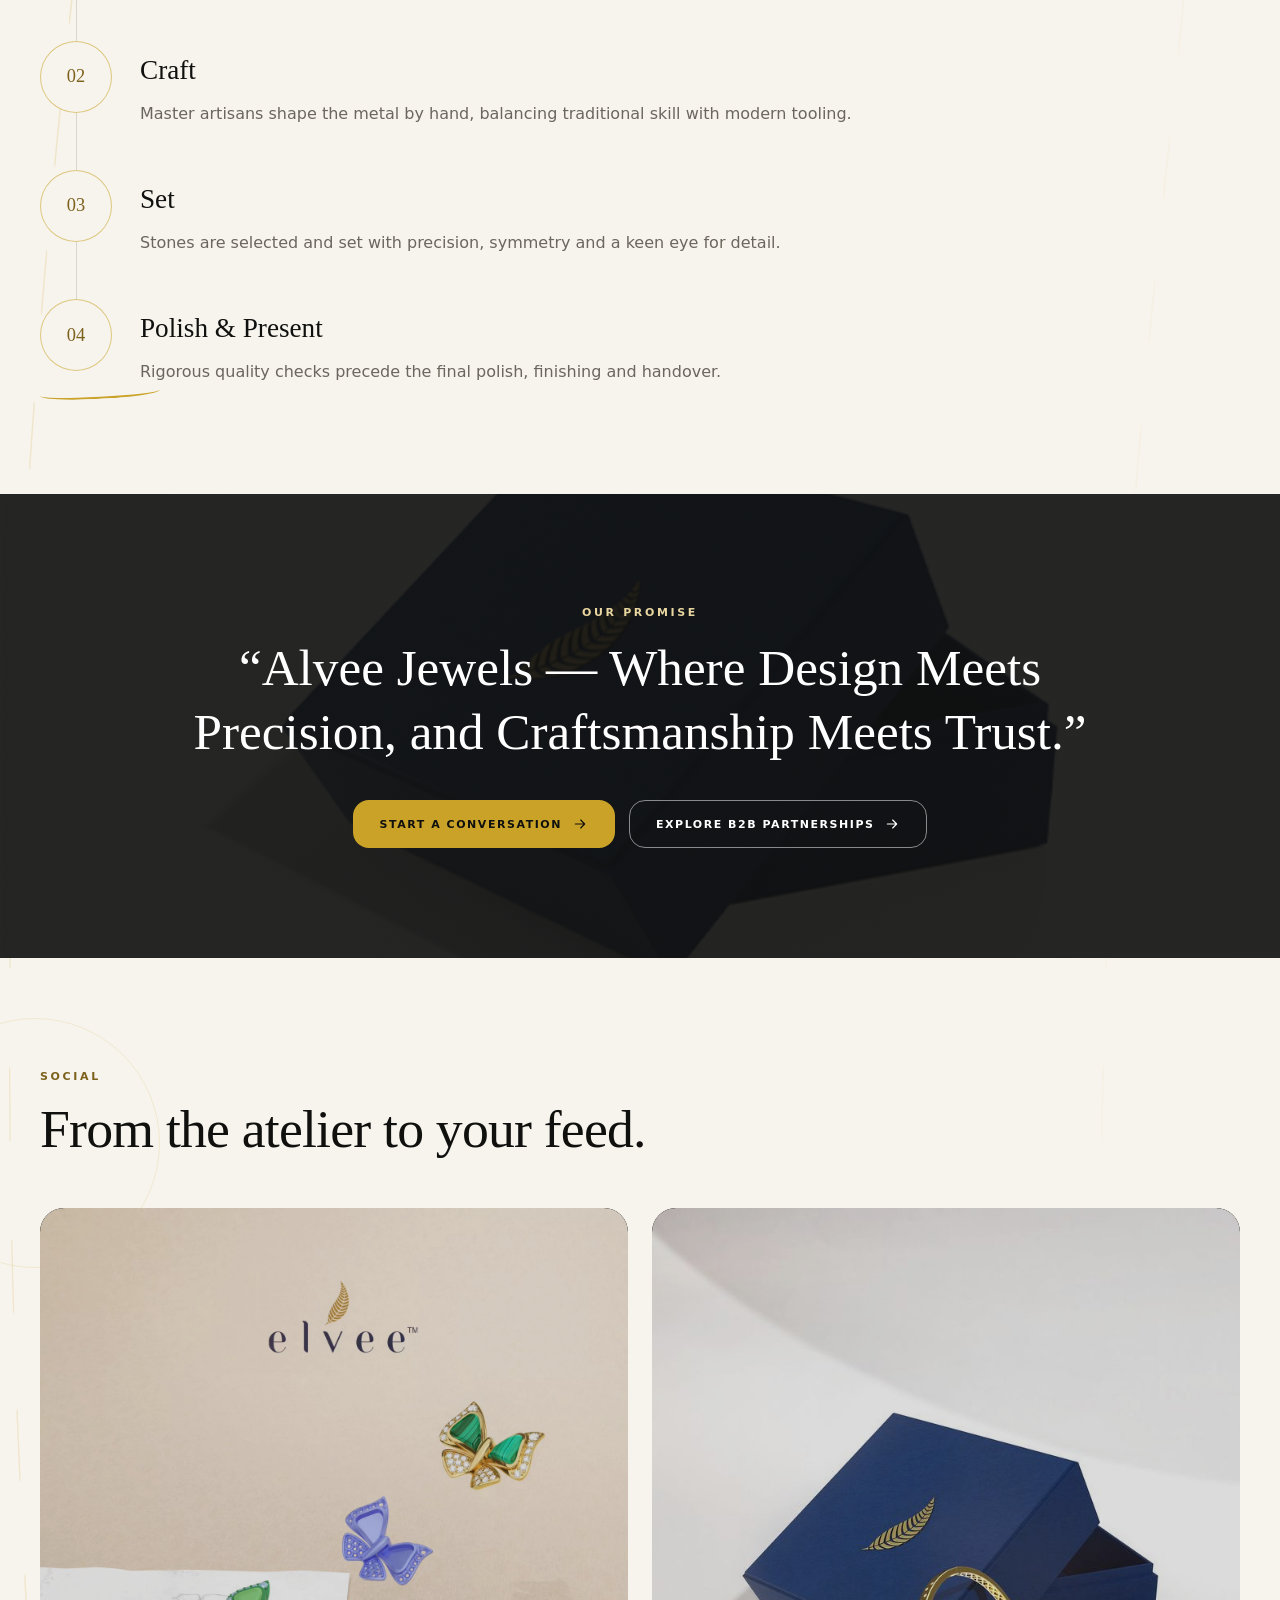
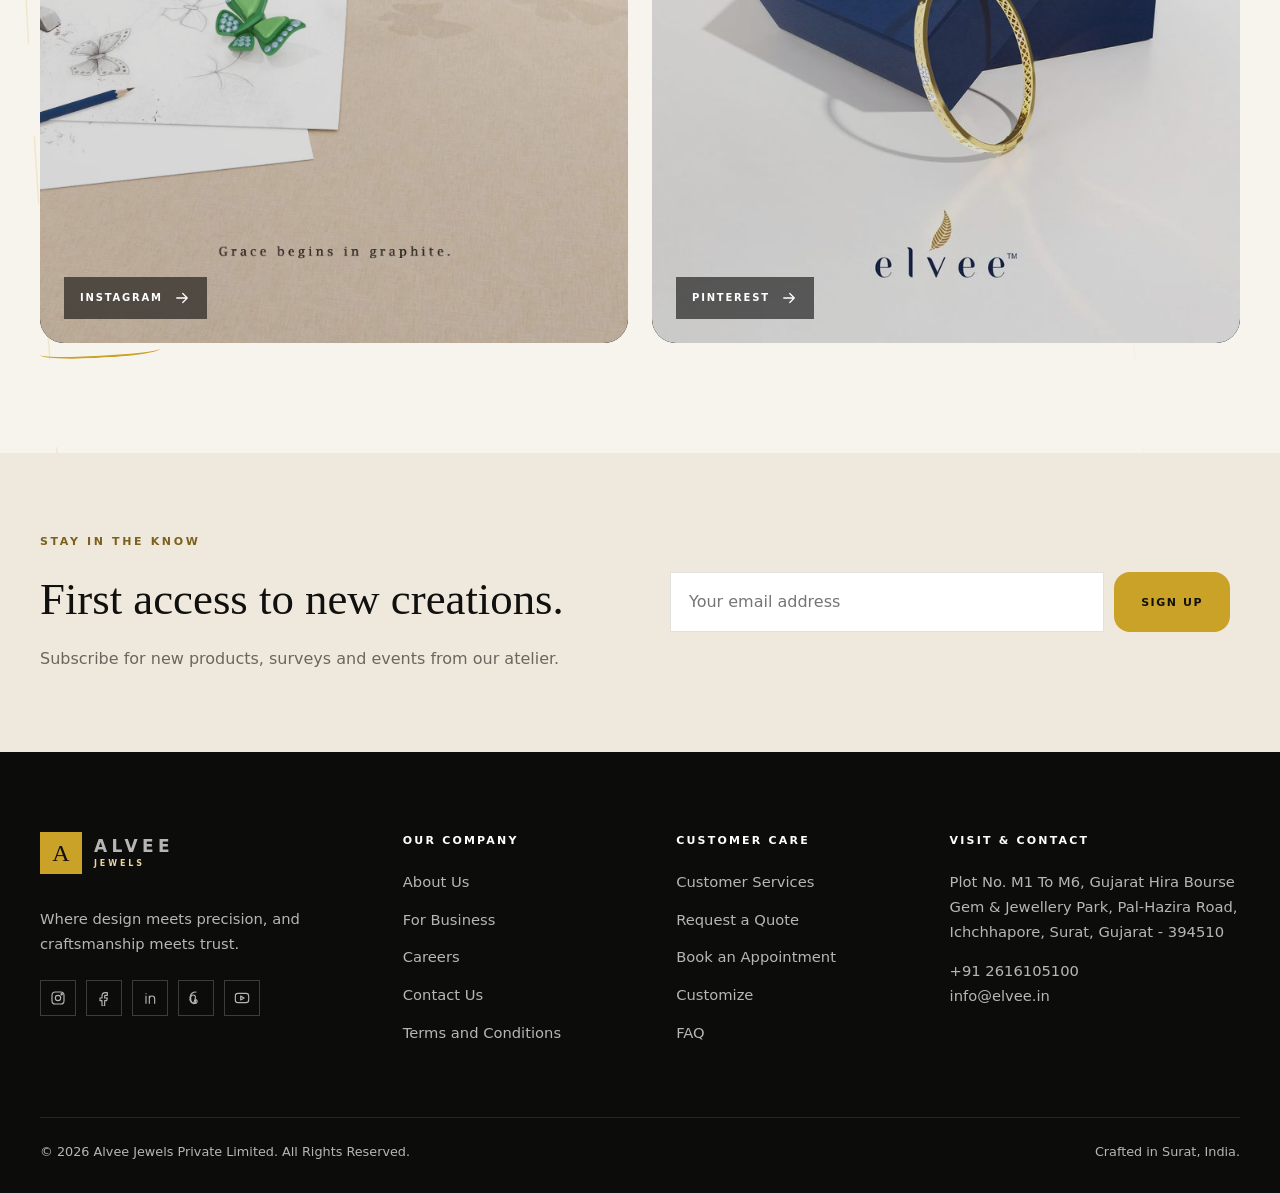
==== commit 0c57c1e4: "Add B2B partnerships page and structured RFQ form" ====
--- a/index.html
+++ b/index.html
@@ -55,7 +55,7 @@
       <span></span><span></span><span></span>
     </button>
     <nav class="primary-nav" id="primary-nav" aria-label="Primary navigation">
-      <ul><li><a class="nav-link" href="index.html" aria-current="page">Home</a></li><li><a class="nav-link" href="about.html">About</a></li><li><a class="nav-link" href="customer-services.html">Services</a></li><li><a class="nav-link" href="customize.html">Customize</a></li><li><a class="nav-link" href="faq.html">FAQ</a></li><li><a class="nav-link" href="contact.html">Contact</a></li></ul>
+      <ul><li><a class="nav-link" href="index.html" aria-current="page">Home</a></li><li><a class="nav-link" href="about.html">About</a></li><li><a class="nav-link" href="customer-services.html">Services</a></li><li><a class="nav-link" href="b2b.html">For Business</a></li><li><a class="nav-link" href="customize.html">Customize</a></li><li><a class="nav-link" href="faq.html">FAQ</a></li><li><a class="nav-link" href="contact.html">Contact</a></li></ul>
     </nav>
     <a class="btn btn--small btn--gold header__cta" href="appointment.html">Book an Appointment</a>
   </div>
@@ -226,7 +226,10 @@
   <div class="container quote-band__inner reveal">
     <p class="eyebrow eyebrow--light">Our Promise</p>
     <blockquote>&ldquo;Alvee Jewels — Where Design Meets Precision, and Craftsmanship Meets Trust.&rdquo;</blockquote>
-    <a class="btn btn--gold" href="contact.html">Start a Conversation <svg viewBox="0 0 24 24" aria-hidden="true"><path d="M5 12h13M13 6l6 6-6 6"/></svg></a>
+    <div class="quote-band__actions">
+      <a class="btn btn--gold" href="contact.html">Start a Conversation <svg viewBox="0 0 24 24" aria-hidden="true"><path d="M5 12h13M13 6l6 6-6 6"/></svg></a>
+      <a class="btn btn--ghost" href="b2b.html">Explore B2B Partnerships <svg viewBox="0 0 24 24" aria-hidden="true"><path d="M5 12h13M13 6l6 6-6 6"/></svg></a>
+    </div>
   </div>
 </section>
 
@@ -278,11 +281,11 @@
     </div>
     <div class="footer__col">
       <h2>Our Company</h2>
-      <ul><li><a href="about.html">About Us</a></li><li><a href="careers.html">Careers</a></li><li><a href="contact.html">Contact Us</a></li><li><a href="terms.html">Terms and Conditions</a></li></ul>
+      <ul><li><a href="about.html">About Us</a></li><li><a href="b2b.html">For Business</a></li><li><a href="careers.html">Careers</a></li><li><a href="contact.html">Contact Us</a></li><li><a href="terms.html">Terms and Conditions</a></li></ul>
     </div>
     <div class="footer__col">
       <h2>Customer Care</h2>
-      <ul><li><a href="customer-services.html">Customer Services</a></li><li><a href="appointment.html">Book an Appointment</a></li><li><a href="customize.html">Customize</a></li><li><a href="faq.html">FAQ</a></li></ul>
+      <ul><li><a href="customer-services.html">Customer Services</a></li><li><a href="b2b.html#rfq">Request a Quote</a></li><li><a href="appointment.html">Book an Appointment</a></li><li><a href="customize.html">Customize</a></li><li><a href="faq.html">FAQ</a></li></ul>
     </div>
     <div class="footer__col">
       <h2>Visit &amp; Contact</h2>
--- a/assets/css/styles.css
+++ b/assets/css/styles.css
@@ -760,6 +760,12 @@
   font-size: clamp(2rem, 4vw, 3.4rem);
   line-height: 1.25;
 }
+.quote-band__actions {
+  display: flex;
+  flex-wrap: wrap;
+  justify-content: center;
+  gap: 14px;
+}
 .cta-band {
   padding: 70px 0;
   background: var(--ink);
@@ -771,6 +777,7 @@
   justify-content: space-between;
   gap: 30px;
 }
+.cta-band__actions { display: flex; flex-wrap: wrap; gap: 14px; }
 .cta-band h2 { margin: 0; font-size: clamp(1.9rem, 3.4vw, 2.7rem); }
 
 /* -------------------------- Social gallery ----------------------------- */
@@ -886,6 +893,7 @@
 }
 .form-card--wide { max-width: 900px; margin-inline: auto; }
 .form-card__title { margin: 0 0 28px; font-size: 2rem; }
+.form-card__intro { margin: -14px 0 26px; color: var(--muted); }
 .form-row { display: grid; grid-template-columns: 1fr 1fr; gap: 18px; }
 .field { margin-bottom: 18px; }
 .field label {
@@ -1268,12 +1276,13 @@
 @media (max-width: 1080px) {
   .split { gap: 50px; }
   .cards--four { grid-template-columns: repeat(2, minmax(0, 1fr)); }
-  .primary-nav ul { gap: 18px; }
+  .primary-nav ul { gap: 14px; }
+  .nav-link { font-size: 10px; letter-spacing: .1em; }
   .footer__grid { grid-template-columns: 1.3fr 1fr 1fr; }
   .footer__brand { grid-column: 1 / -1; }
 }
 
-@media (max-width: 900px) {
+@media (max-width: 1020px) {
   :root { --header-h: 72px; }
   .header__cta { display: none; }
   .nav-toggle { display: block; }
@@ -1308,6 +1317,7 @@
   .stat:last-child { border-bottom: 0; }
   .social-gallery { grid-template-columns: 1fr; }
   .cta-band__inner { flex-direction: column; align-items: flex-start; }
+  .cta-band__actions { width: 100%; }
   .faq-intro { position: static; }
   .explorer { grid-template-columns: 1fr; }
   .explorer__panels { min-height: 480px; }
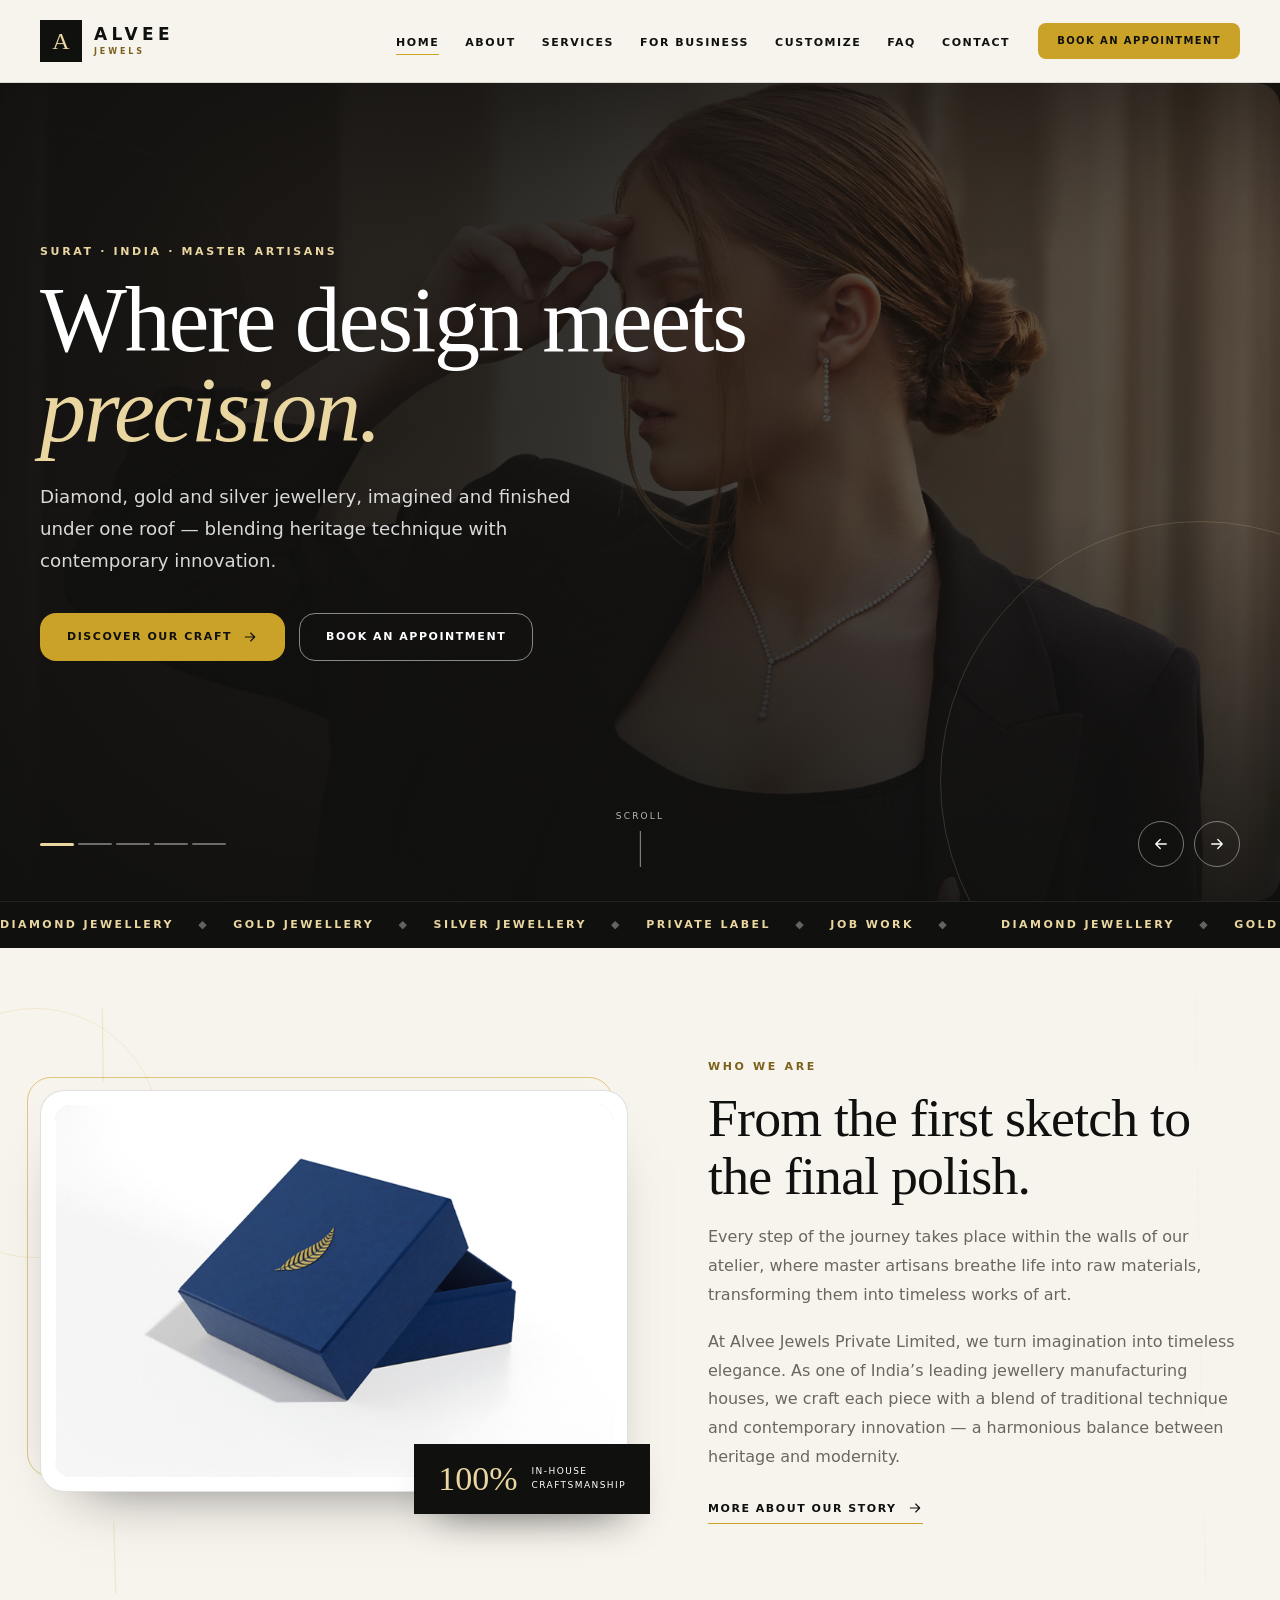
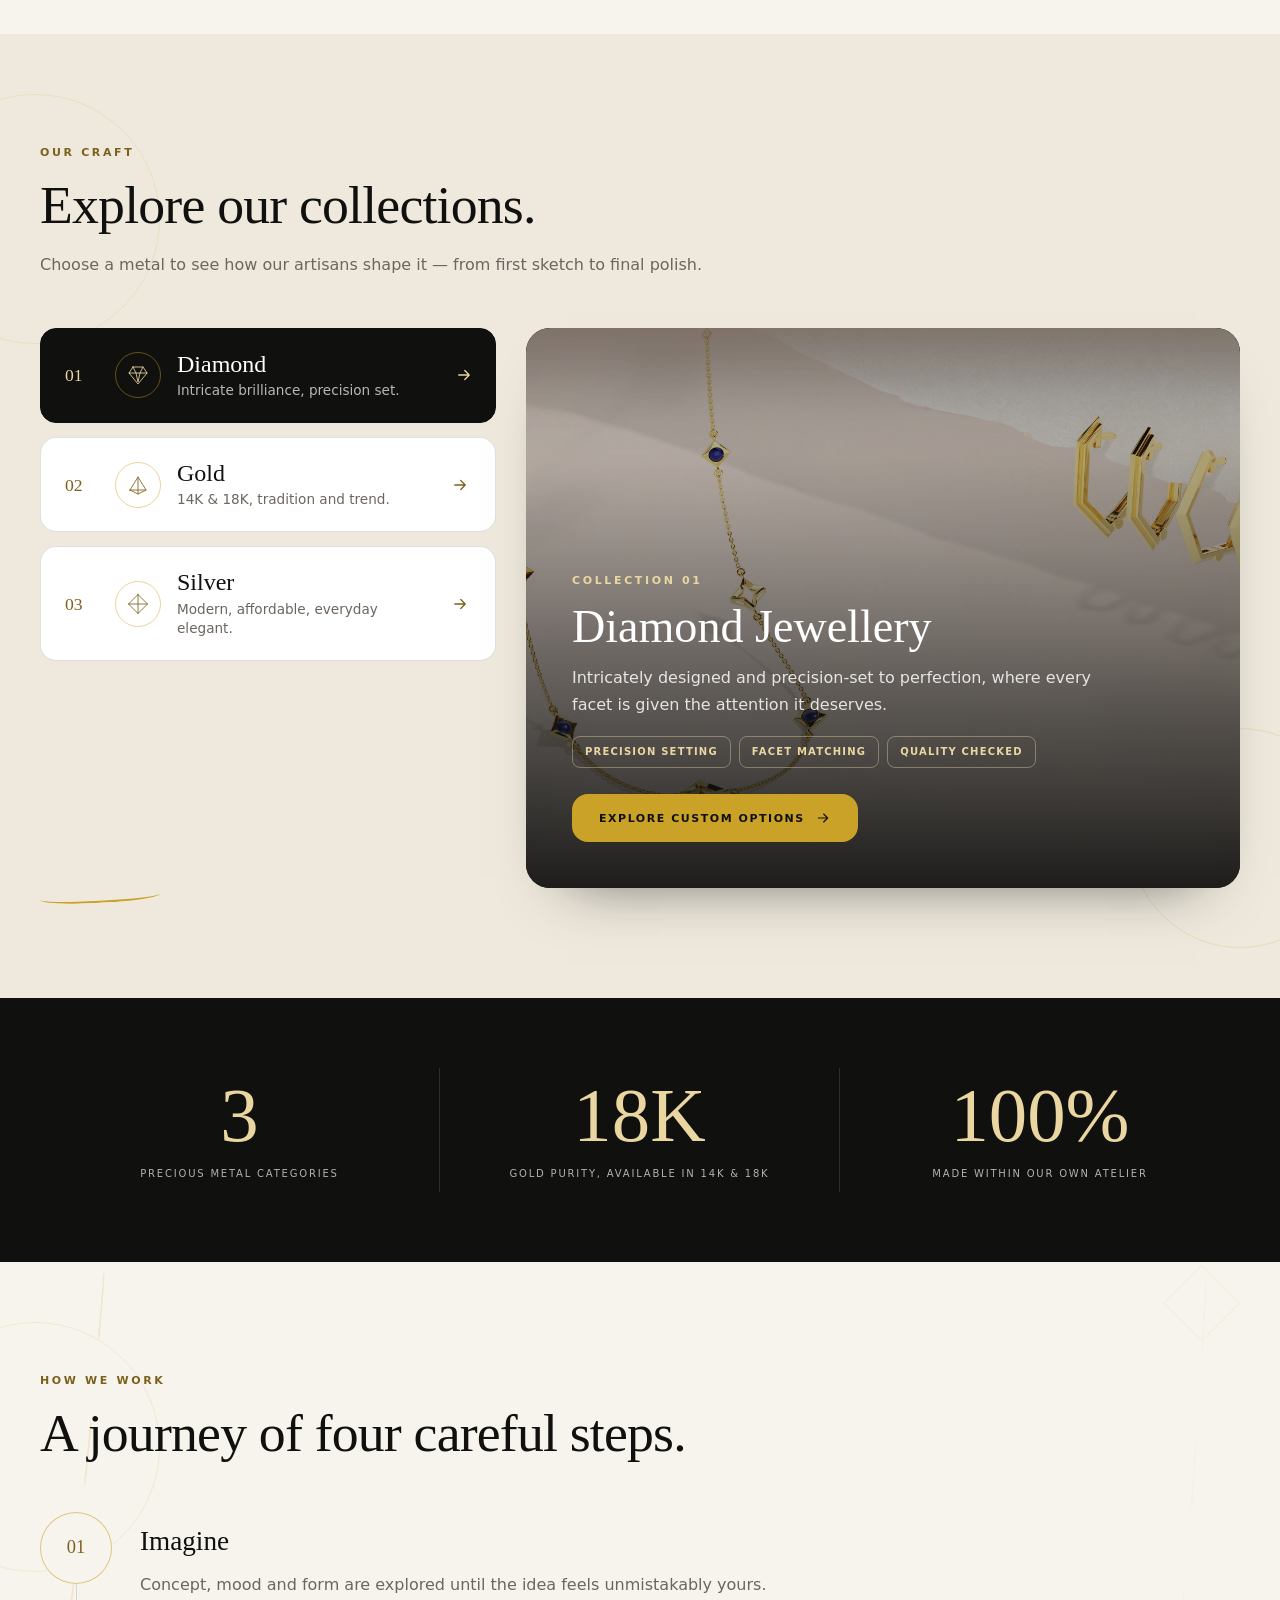
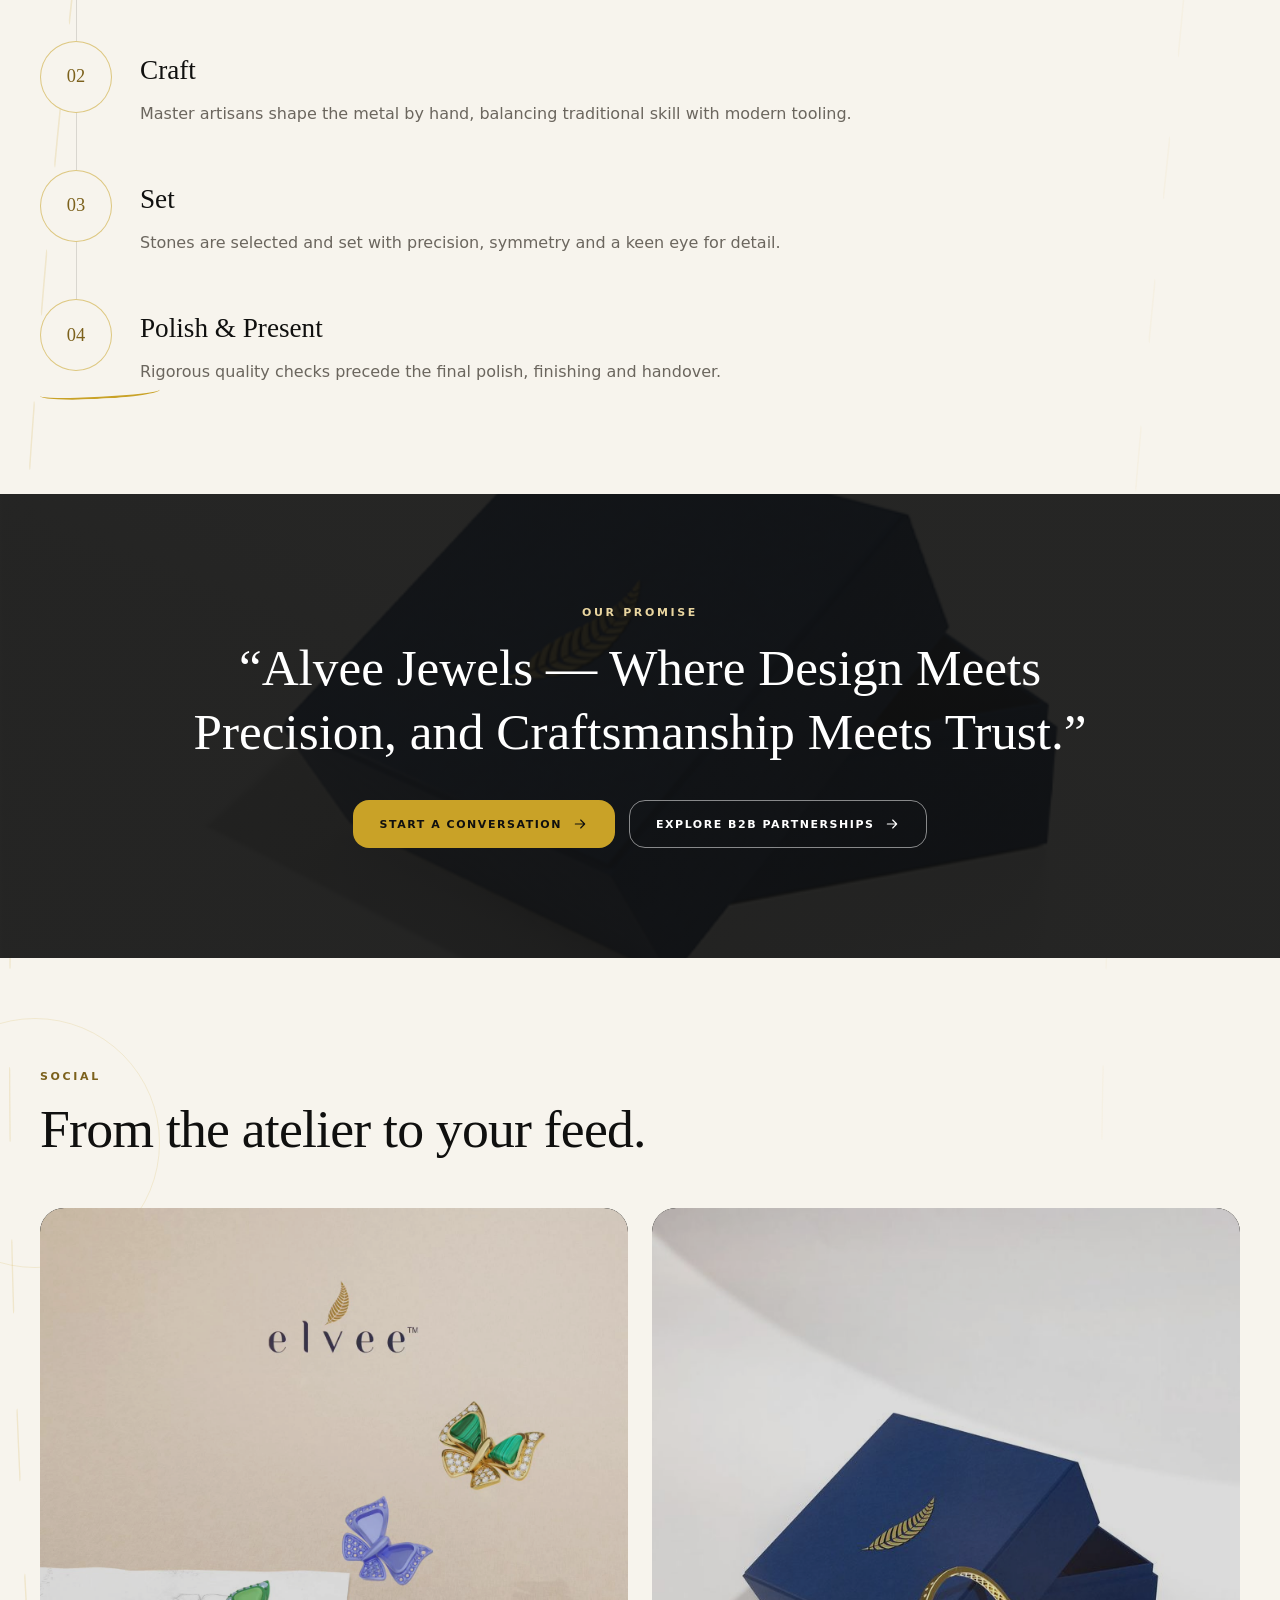
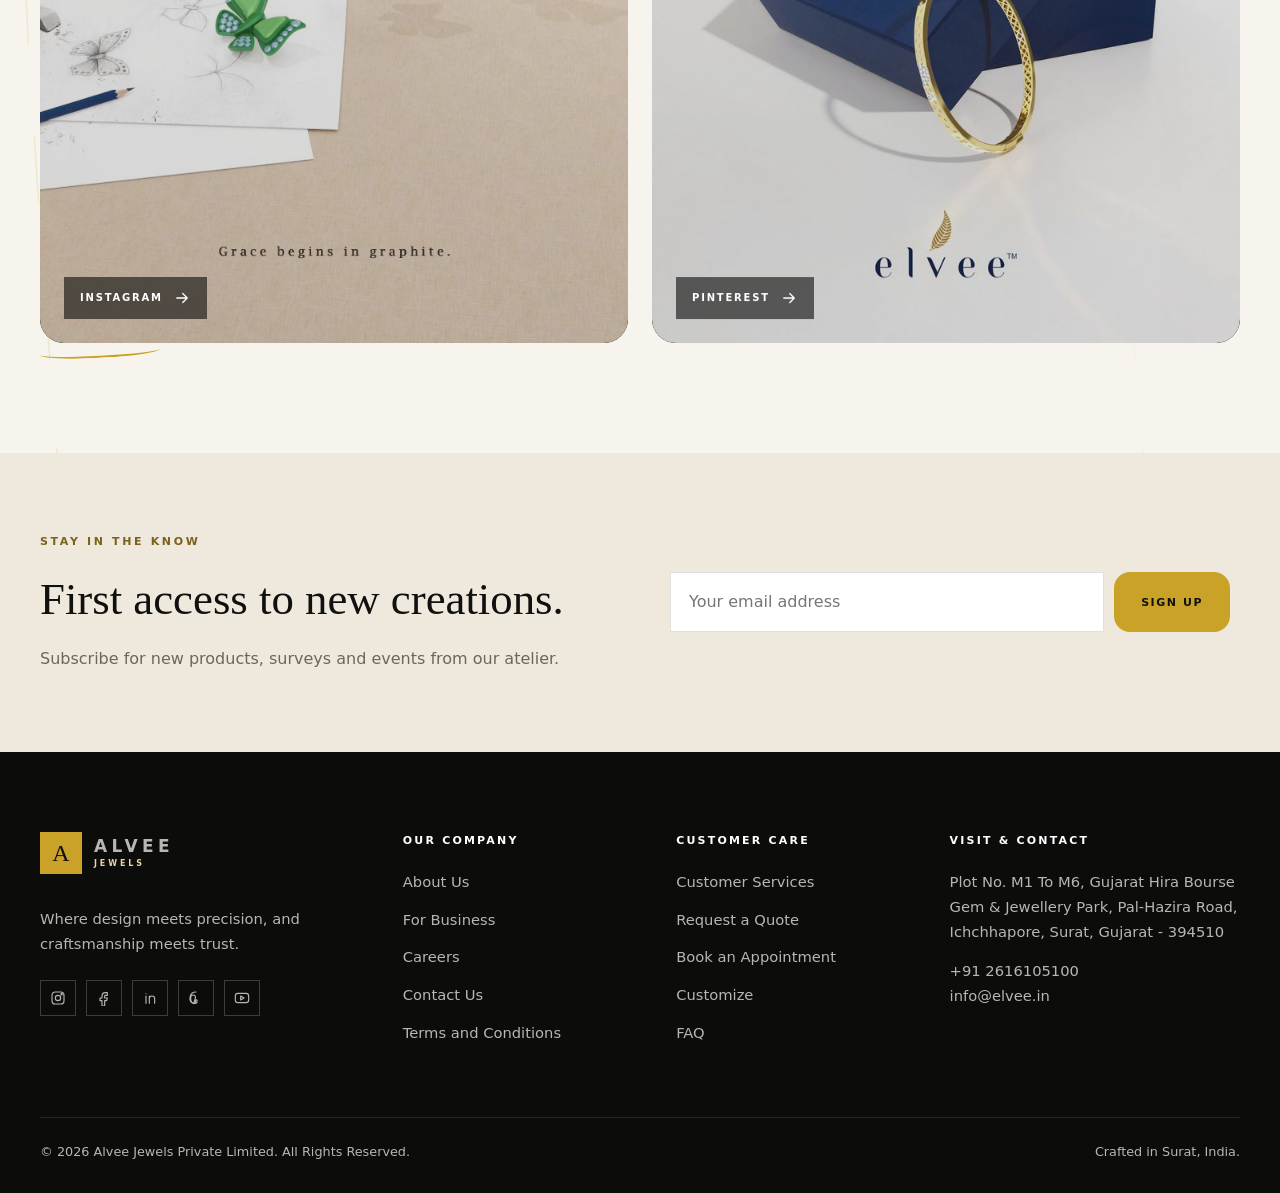
==== commit 0791fc15: "Use GSAP ScrollTrigger for scroll animations" ====
--- a/index.html
+++ b/index.html
@@ -300,6 +300,8 @@
 </footer>
 <button class="to-top" type="button" aria-label="Back to top" title="Back to top"><svg viewBox="0 0 24 24" aria-hidden="true"><path d="M5 12h13M13 6l6 6-6 6"/></svg></button>
 </div>
+<script src="assets/js/gsap.min.js" defer></script>
+<script src="assets/js/ScrollTrigger.min.js" defer></script>
 <script src="assets/js/main.js" defer></script>
 </body>
 </html>
--- a/assets/css/styles.css
+++ b/assets/css/styles.css
@@ -1090,6 +1090,7 @@
   transition-delay: var(--delay, 0s);
 }
 .reveal.is-visible { opacity: 1; transform: none; }
+html.gsap-active .reveal { transition: none; }
 
 /* ---------------------- Curves & shape motion ------------------------- */
 .page-shell { position: relative; overflow-x: clip; }
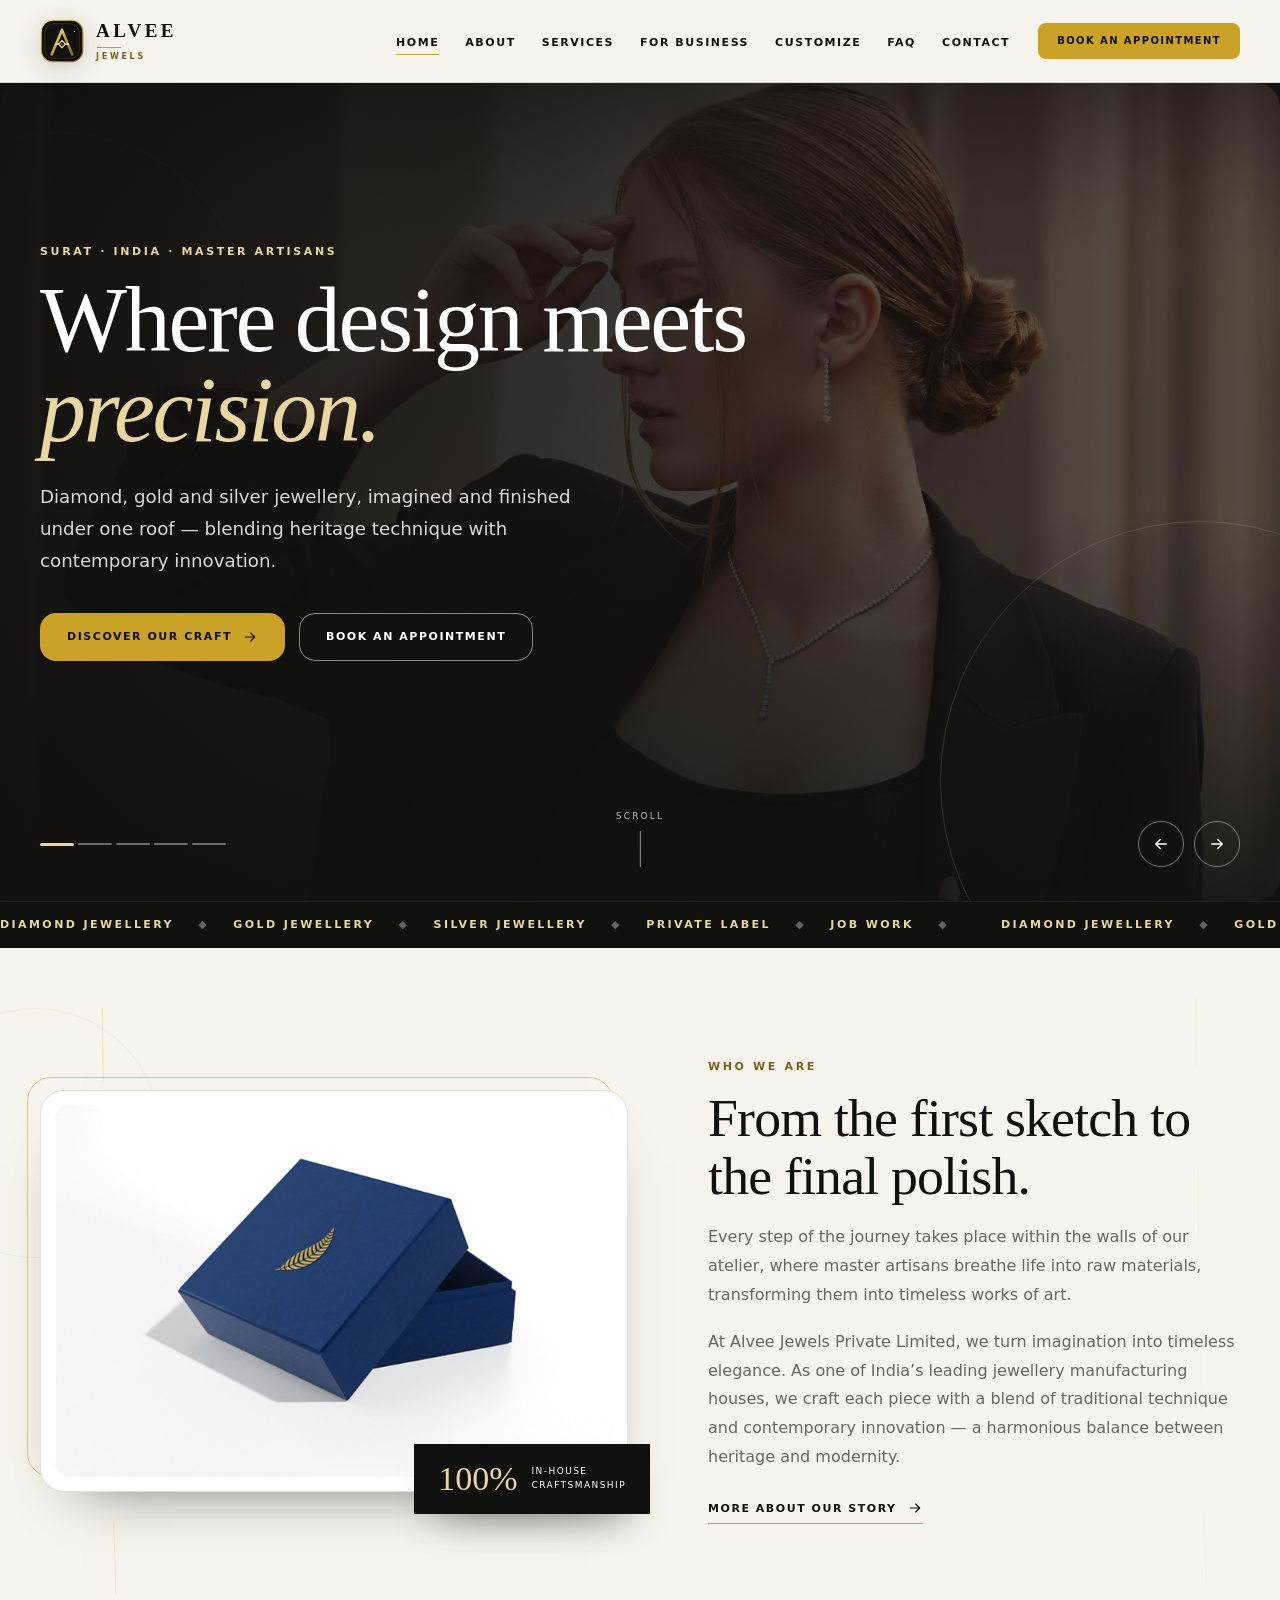
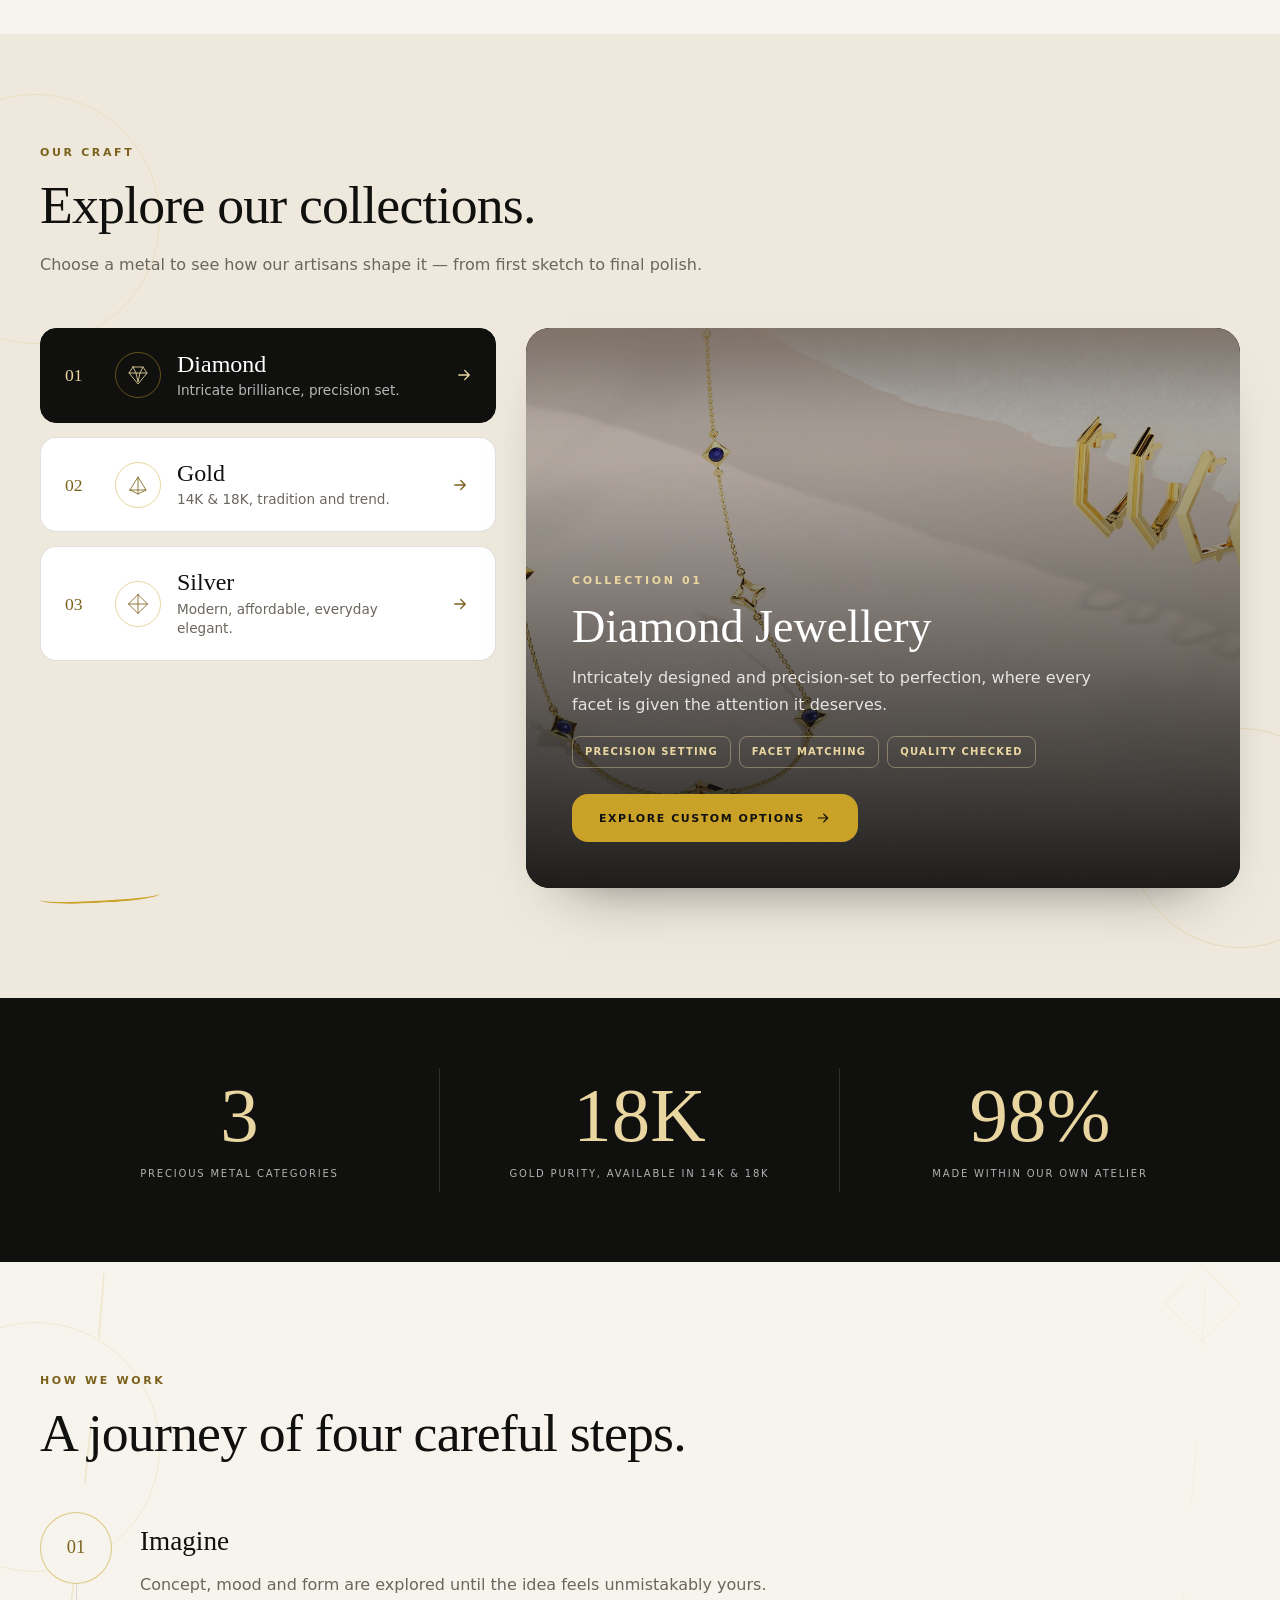
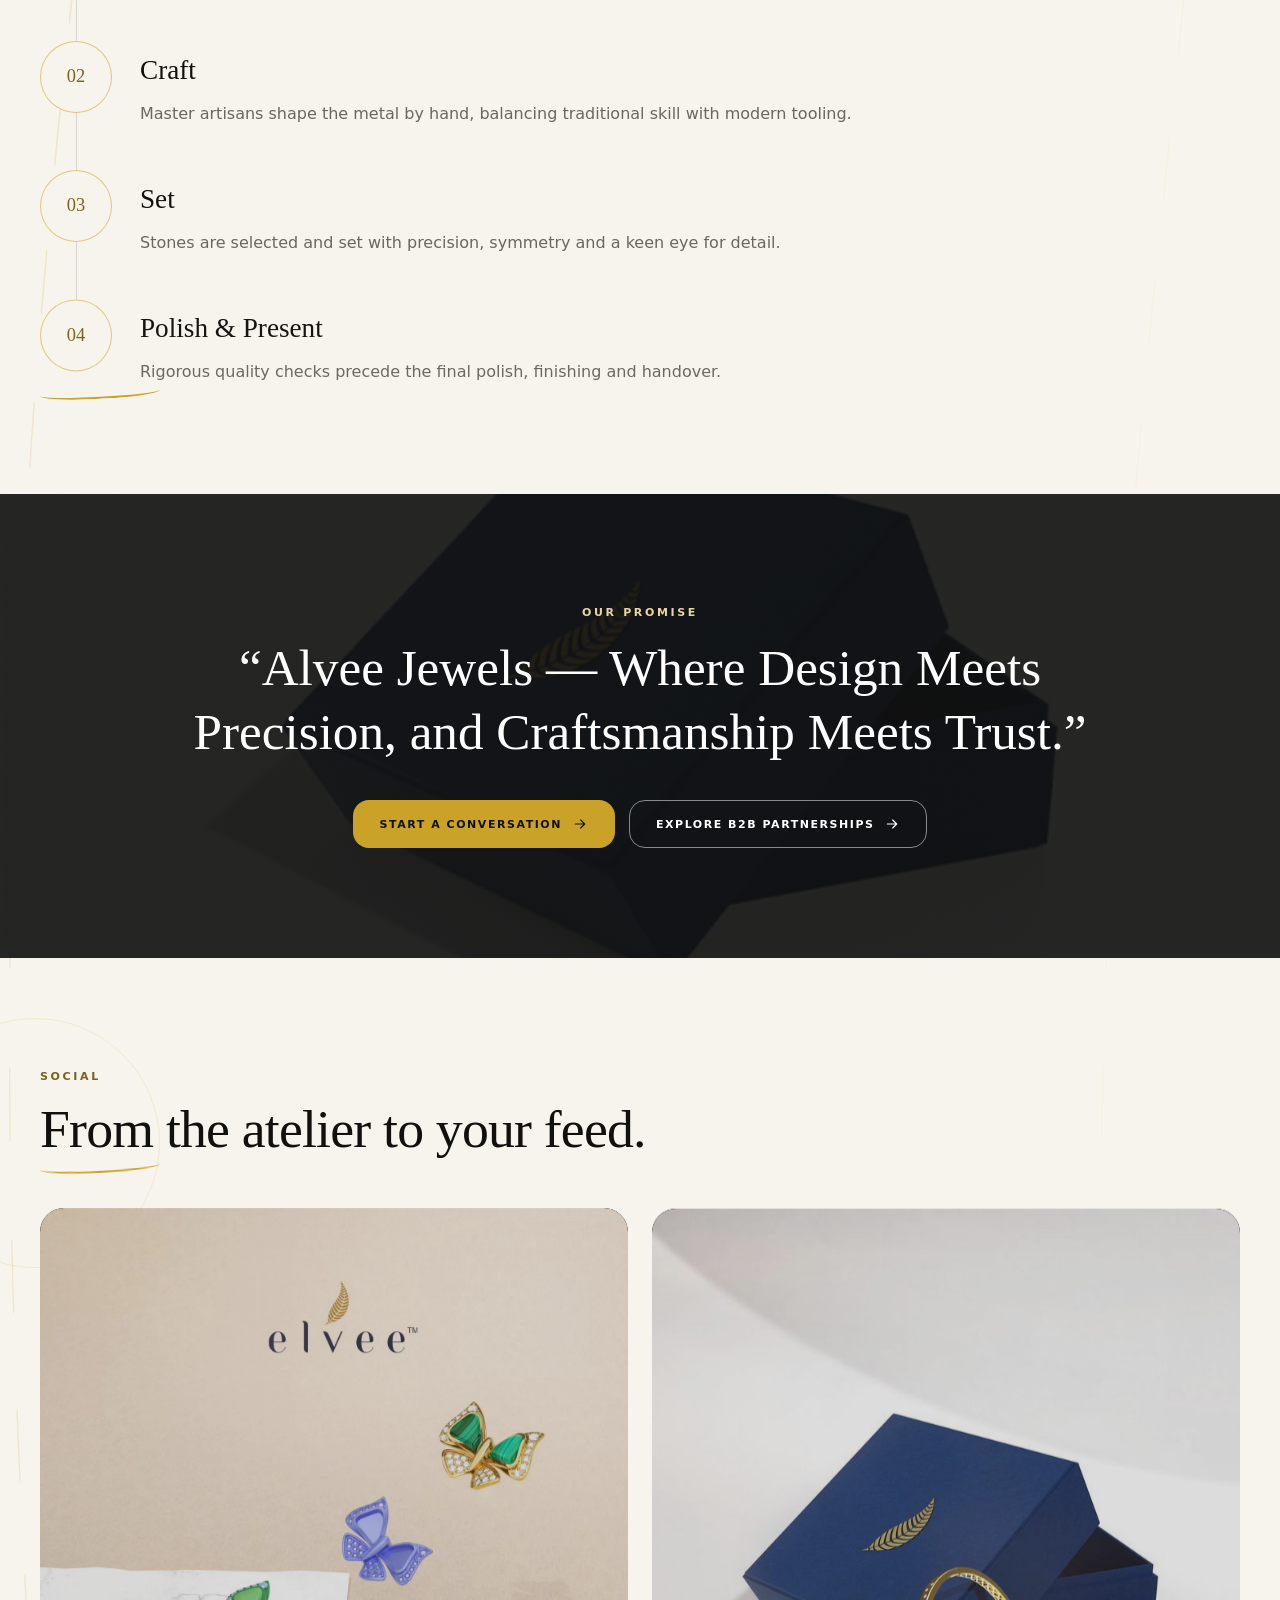
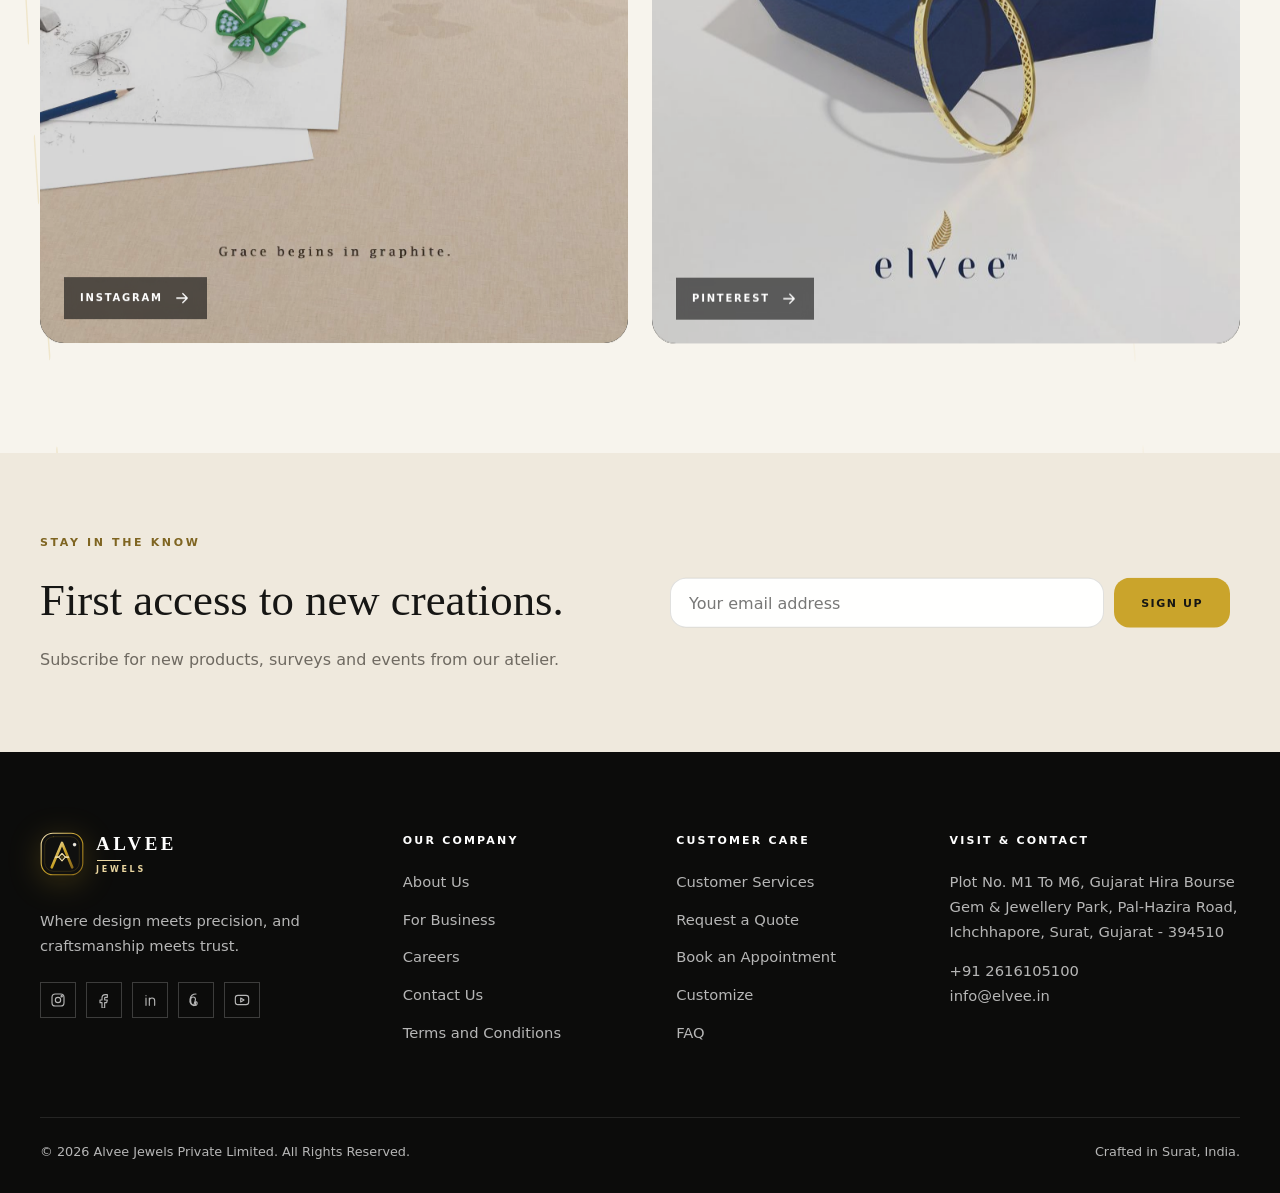
==== commit bf6ce533: "Redesign ALVEE logo as modern faceted vector mark" ====
--- a/index.html
+++ b/index.html
@@ -48,7 +48,22 @@
 <header class="site-header" id="top">
   <div class="container header__inner">
     <a class="brand" href="index.html">
-      <span class="brand__mark">A</span>
+      <svg class="brand__mark" viewBox="0 0 56 56" aria-hidden="true" focusable="false">
+    <defs>
+      <linearGradient id="alvee-gold-header" x1="0" y1="0" x2="1" y2="1">
+        <stop offset="0" stop-color="#F6E7BE"/>
+        <stop offset=".48" stop-color="#C9A227"/>
+        <stop offset="1" stop-color="#8B6A1B"/>
+      </linearGradient>
+    </defs>
+    <rect x="1.5" y="1.5" width="53" height="53" rx="15" fill="#10100F" stroke="url(#alvee-gold-header)" stroke-width="1.4"/>
+    <rect x="6" y="6" width="44" height="44" rx="11" fill="none" stroke="#C9A227" stroke-opacity=".28" stroke-width=".8"/>
+    <path d="M15 45 28 14 41 45" fill="none" stroke="url(#alvee-gold-header)" stroke-width="3.4" stroke-linecap="round" stroke-linejoin="round"/>
+    <path d="M20 32h16" fill="none" stroke="#EAD6A0" stroke-width="2.4" stroke-linecap="round"/>
+    <path class="brand__gem" d="M28 27.3 32.2 32 28 36.7 23.8 32Z" fill="#10100F" stroke="#F6E7BE" stroke-width="1.3" stroke-linejoin="round"/>
+    <path d="M28 27.3v9.4M23.8 32h8.4" fill="none" stroke="#C9A227" stroke-opacity=".7" stroke-width=".6"/>
+    <circle cx="44" cy="16" r="1.5" fill="#F6E7BE"/>
+  </svg>
       <span class="brand__text"><strong>ALVEE</strong><small>JEWELS</small></span>
     </a>
     <button class="nav-toggle" type="button" aria-label="Open menu" aria-expanded="false" aria-controls="primary-nav">
@@ -273,7 +288,22 @@
   <div class="container footer__grid">
     <div class="footer__brand">
       <a class="brand brand--footer" href="index.html">
-        <span class="brand__mark">A</span>
+        <svg class="brand__mark" viewBox="0 0 56 56" aria-hidden="true" focusable="false">
+    <defs>
+      <linearGradient id="alvee-gold-footer" x1="0" y1="0" x2="1" y2="1">
+        <stop offset="0" stop-color="#F6E7BE"/>
+        <stop offset=".48" stop-color="#C9A227"/>
+        <stop offset="1" stop-color="#8B6A1B"/>
+      </linearGradient>
+    </defs>
+    <rect x="1.5" y="1.5" width="53" height="53" rx="15" fill="#10100F" stroke="url(#alvee-gold-footer)" stroke-width="1.4"/>
+    <rect x="6" y="6" width="44" height="44" rx="11" fill="none" stroke="#C9A227" stroke-opacity=".28" stroke-width=".8"/>
+    <path d="M15 45 28 14 41 45" fill="none" stroke="url(#alvee-gold-footer)" stroke-width="3.4" stroke-linecap="round" stroke-linejoin="round"/>
+    <path d="M20 32h16" fill="none" stroke="#EAD6A0" stroke-width="2.4" stroke-linecap="round"/>
+    <path class="brand__gem" d="M28 27.3 32.2 32 28 36.7 23.8 32Z" fill="#10100F" stroke="#F6E7BE" stroke-width="1.3" stroke-linejoin="round"/>
+    <path d="M28 27.3v9.4M23.8 32h8.4" fill="none" stroke="#C9A227" stroke-opacity=".7" stroke-width=".6"/>
+    <circle cx="44" cy="16" r="1.5" fill="#F6E7BE"/>
+  </svg>
         <span class="brand__text"><strong>ALVEE</strong><small>JEWELS</small></span>
       </a>
       <p>Where design meets precision, and craftsmanship meets trust.</p>
--- a/assets/css/styles.css
+++ b/assets/css/styles.css
@@ -42,6 +42,18 @@
 img { height: auto; border-radius: var(--radius-sm); }
 a { color: inherit; text-decoration: none; }
 button, input, select, textarea { font: inherit; color: inherit; }
+input, select, textarea { border-radius: var(--radius-md); }
+input, select {
+  height: 50px;
+  min-height: 50px;
+  max-height: 50px;
+}
+textarea {
+  height: 110px;
+  min-height: 110px;
+  max-height: 110px;
+  resize: none;
+}
 button { cursor: pointer; border-radius: var(--radius-sm); }
 h1, h2, h3, h4 { font-family: var(--font-display); font-weight: 500; }
 
@@ -121,28 +133,42 @@
   flex: none;
 }
 .brand__mark {
-  width: 42px;
-  height: 42px;
-  display: grid;
-  place-items: center;
-  background: var(--ink);
-  color: var(--gold-light);
-  font-family: var(--font-display);
-  font-size: 24px;
-  line-height: 1;
-}
+  width: 44px;
+  height: 44px;
+  display: block;
+  flex: none;
+  filter: drop-shadow(0 5px 12px rgba(16, 16, 15, .18));
+}
+.brand__mark .brand__gem {
+  transform-box: fill-box;
+  transform-origin: center;
+  transition: transform .55s cubic-bezier(.2, .8, .2, 1);
+}
+.brand:hover .brand__mark .brand__gem { transform: rotate(45deg); }
 .brand__text { display: flex; flex-direction: column; line-height: 1; }
 .brand__text strong {
-  font-size: 17px;
-  letter-spacing: .26em;
+  font-family: var(--font-display);
+  font-size: 19px;
+  letter-spacing: .18em;
   font-weight: 600;
 }
 .brand__text small {
-  margin-top: 5px;
+  position: relative;
+  margin-top: 7px;
+  padding-top: 6px;
   font-size: 8px;
-  letter-spacing: .36em;
+  letter-spacing: .34em;
   color: var(--gold-dark);
   font-weight: 700;
+}
+.brand__text small::before {
+  content: "";
+  position: absolute;
+  top: 0;
+  left: 1px;
+  width: 24px;
+  height: 1px;
+  background: var(--gold);
 }
 .primary-nav { margin-left: auto; }
 .primary-nav ul {
@@ -831,7 +857,7 @@
 .newsletter__form input {
   flex: 1;
   min-width: 0;
-  padding: 16px 18px;
+  padding: 13px 18px;
   border: 1px solid var(--line);
   background: var(--white);
   outline: none;
@@ -910,18 +936,28 @@
   width: 100%;
   padding: 13px 14px;
   border: 1px solid var(--line);
-  border-radius: 0;
-  background: var(--ivory);
+  border-radius: var(--radius-md);
+  background-color: var(--ivory);
   outline: none;
   transition: border-color .25s ease, box-shadow .25s ease;
 }
-.field textarea { resize: vertical; min-height: 110px; }
+.field textarea { resize: none; }
 .field input:focus,
 .field select:focus,
 .field textarea:focus {
   border-color: var(--gold);
   box-shadow: 0 0 0 3px rgba(201, 162, 39, .18);
 }
+select, .field select {
+  -webkit-appearance: none;
+  appearance: none;
+  padding-right: 48px;
+  background-image: url("data:image/svg+xml,%3Csvg xmlns='http://www.w3.org/2000/svg' viewBox='0 0 24 24' fill='none' stroke='%2310100F' stroke-width='2' stroke-linecap='round' stroke-linejoin='round'%3E%3Cpath d='M6 9l6 6 6-6'/%3E%3C/svg%3E");
+  background-repeat: no-repeat;
+  background-position: right 18px center;
+  background-size: 16px 16px;
+}
+select::-ms-expand { display: none; }
 .form-status {
   margin: 14px 0 0;
   min-height: 1.4em;
@@ -1011,8 +1047,10 @@
   padding-bottom: 60px;
 }
 .brand--footer { margin-bottom: 18px; }
-.brand--footer .brand__mark { background: var(--gold); color: var(--ink); }
+.brand--footer .brand__mark { filter: drop-shadow(0 6px 16px rgba(201, 162, 39, .24)); }
+.brand--footer .brand__text strong { color: var(--white); }
 .brand--footer .brand__text small { color: var(--gold-light); }
+.brand--footer .brand__text small::before { background: var(--gold-light); }
 .footer__brand > p { max-width: 290px; font-size: .92rem; line-height: 1.7; }
 .footer__socials { display: flex; flex-wrap: wrap; gap: 10px; margin-top: 24px; }
 .footer__socials a {
@@ -1341,8 +1379,8 @@
 
 @media (max-width: 520px) {
   .container { width: calc(100% - 32px); }
-  .brand__mark { width: 36px; height: 36px; font-size: 20px; }
-  .brand__text strong { font-size: 15px; letter-spacing: .2em; }
+  .brand__mark { width: 37px; height: 37px; }
+  .brand__text strong { font-size: 16px; letter-spacing: .16em; }
   .hero__title { font-size: clamp(2.6rem, 11vw, 3.6rem); }
   .hero__actions .btn { width: 100%; }
   .carousel-arrow { width: 40px; height: 40px; }
@@ -1384,4 +1422,5 @@
   .hero:hover .hero__slide.is-active .hero__img-wrap,
   .explorer-panel:hover .explorer-panel__img { transform: none !important; }
   .explorer-panel { animation: none !important; }
-}
+  .brand:hover .brand__mark .brand__gem { transform: none !important; }
+}
